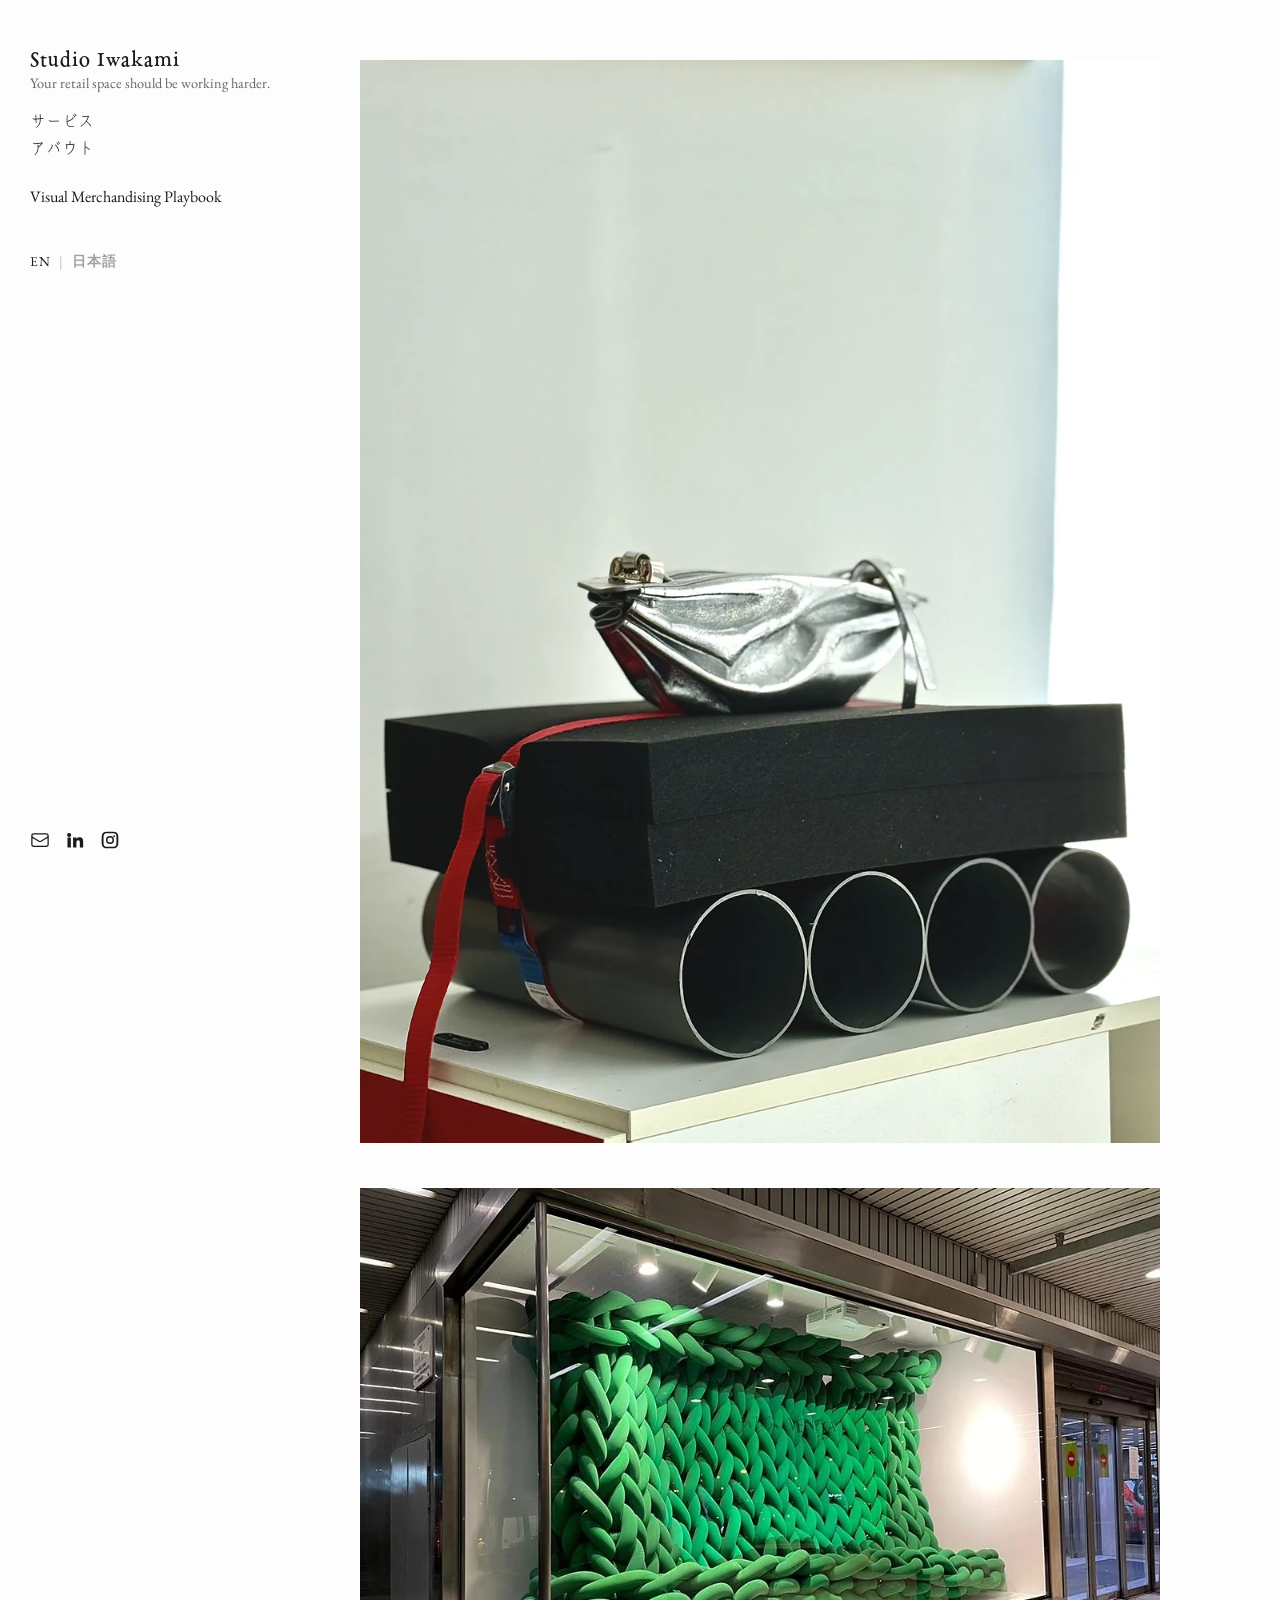
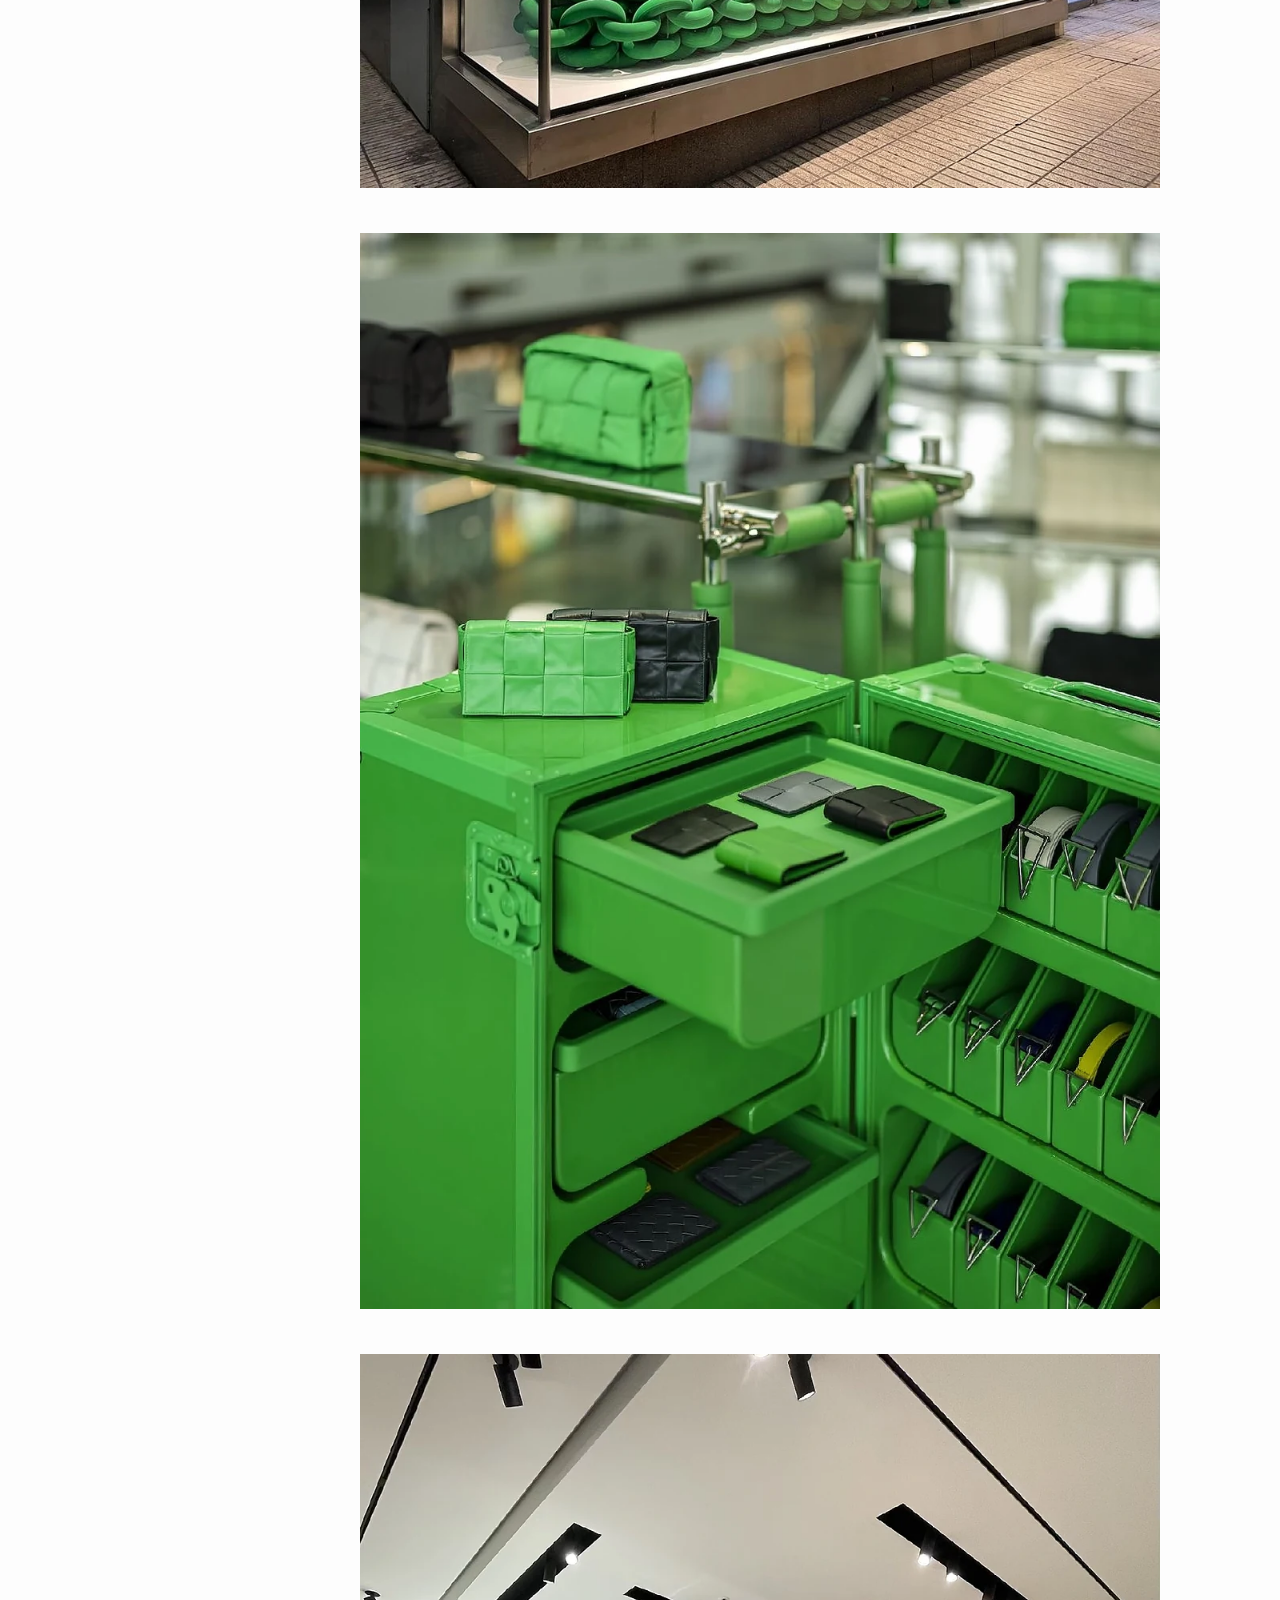
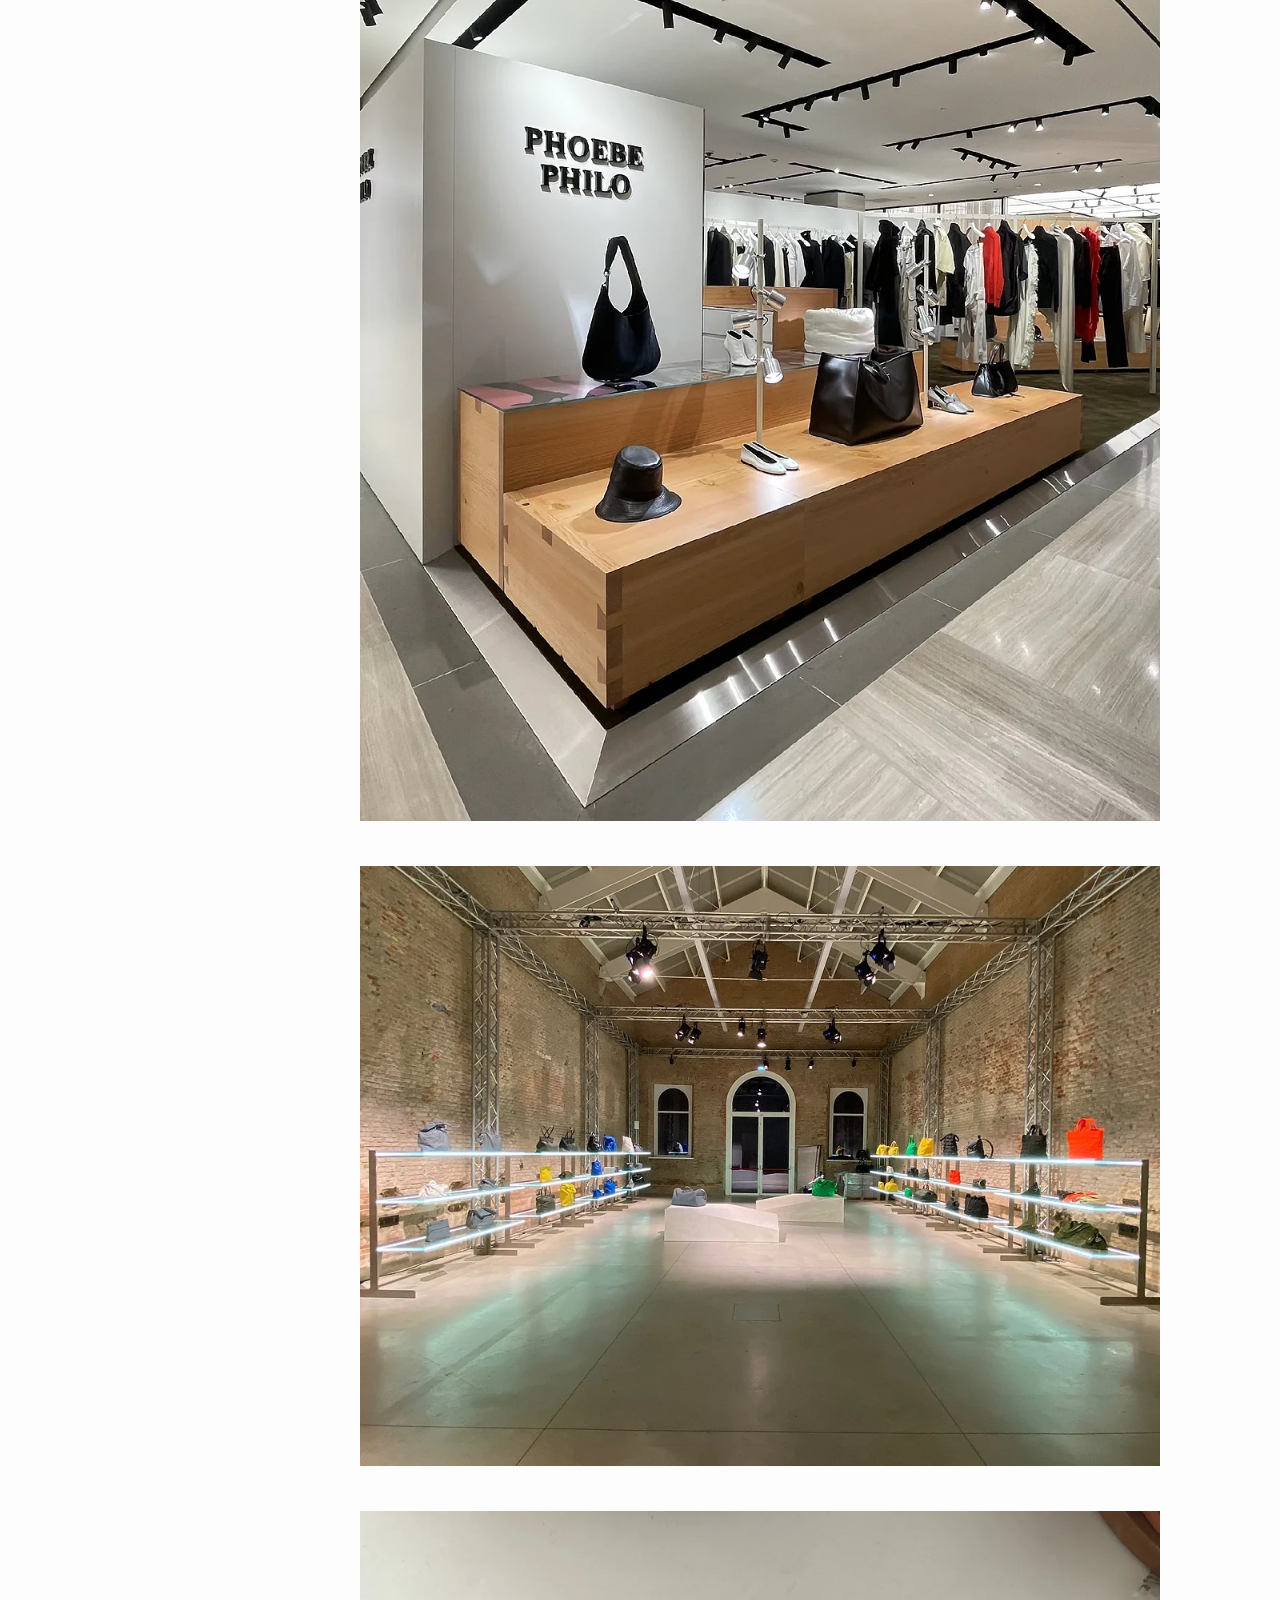
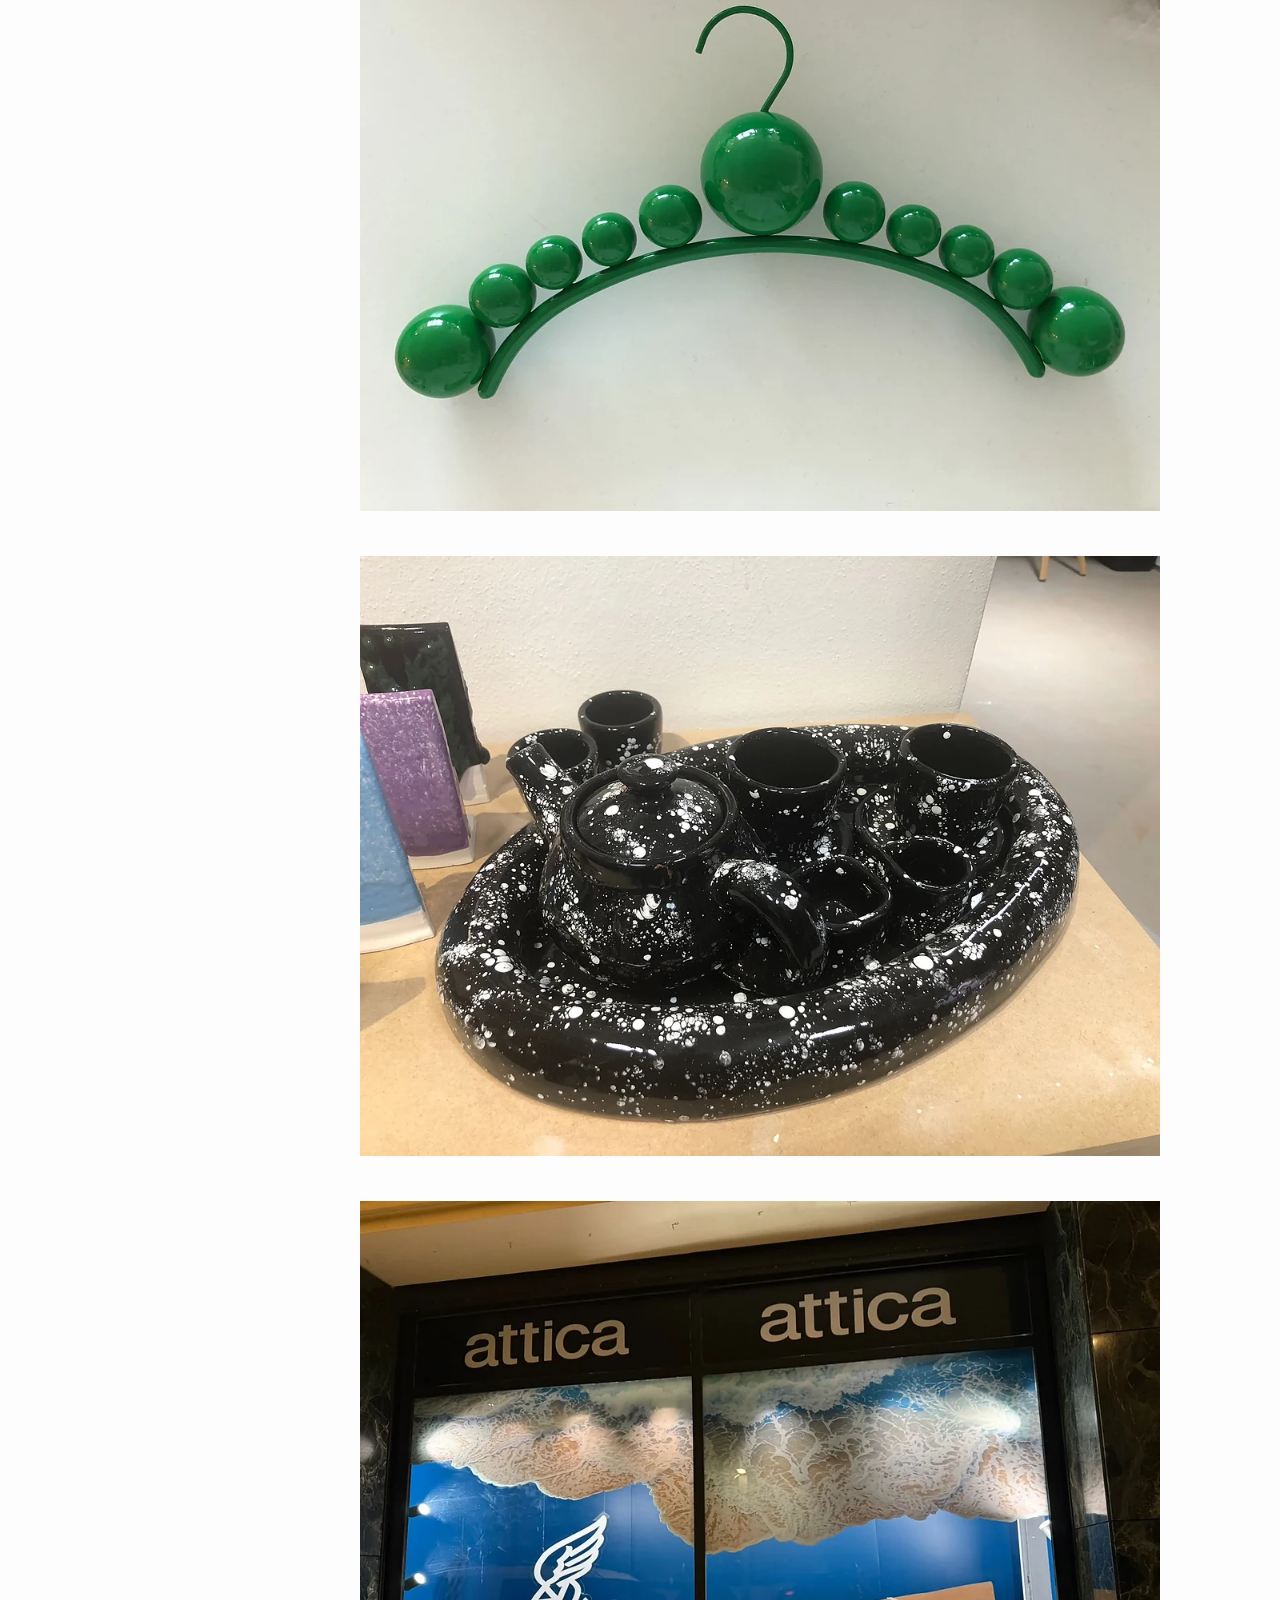
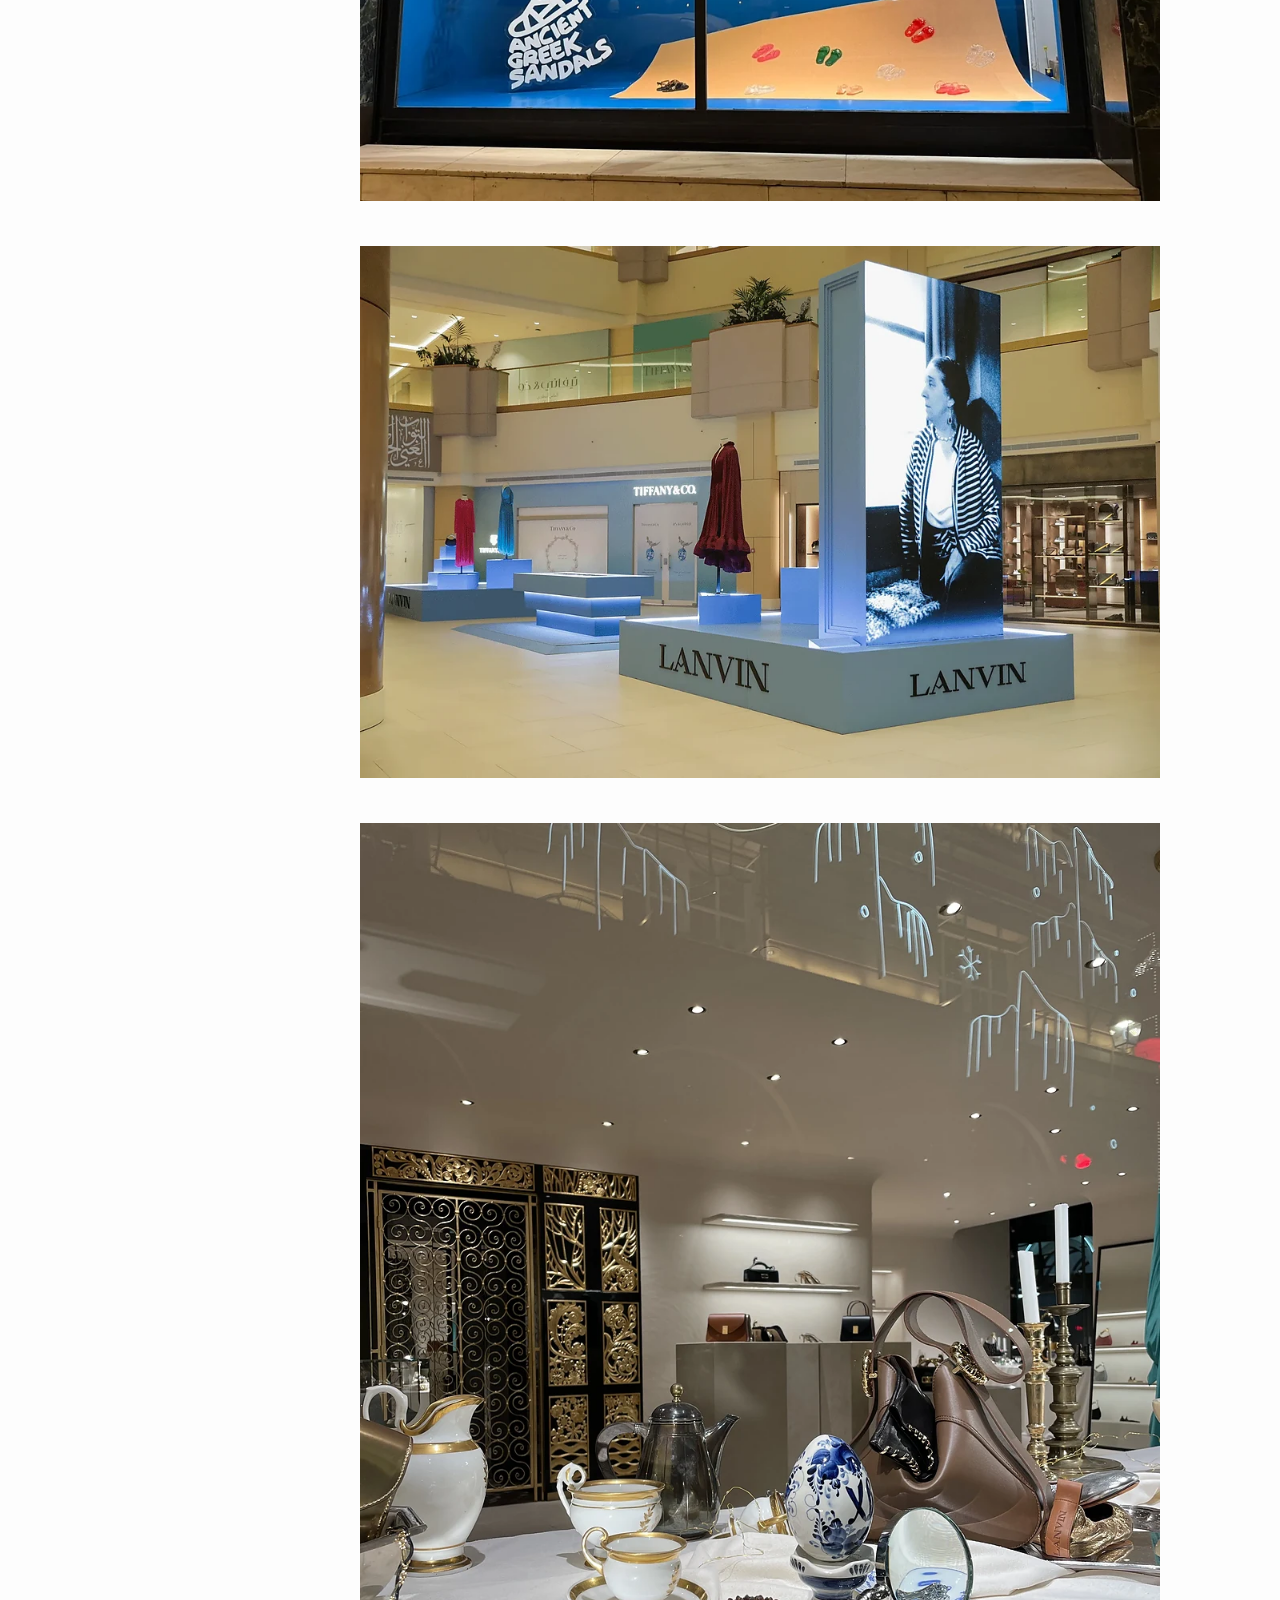
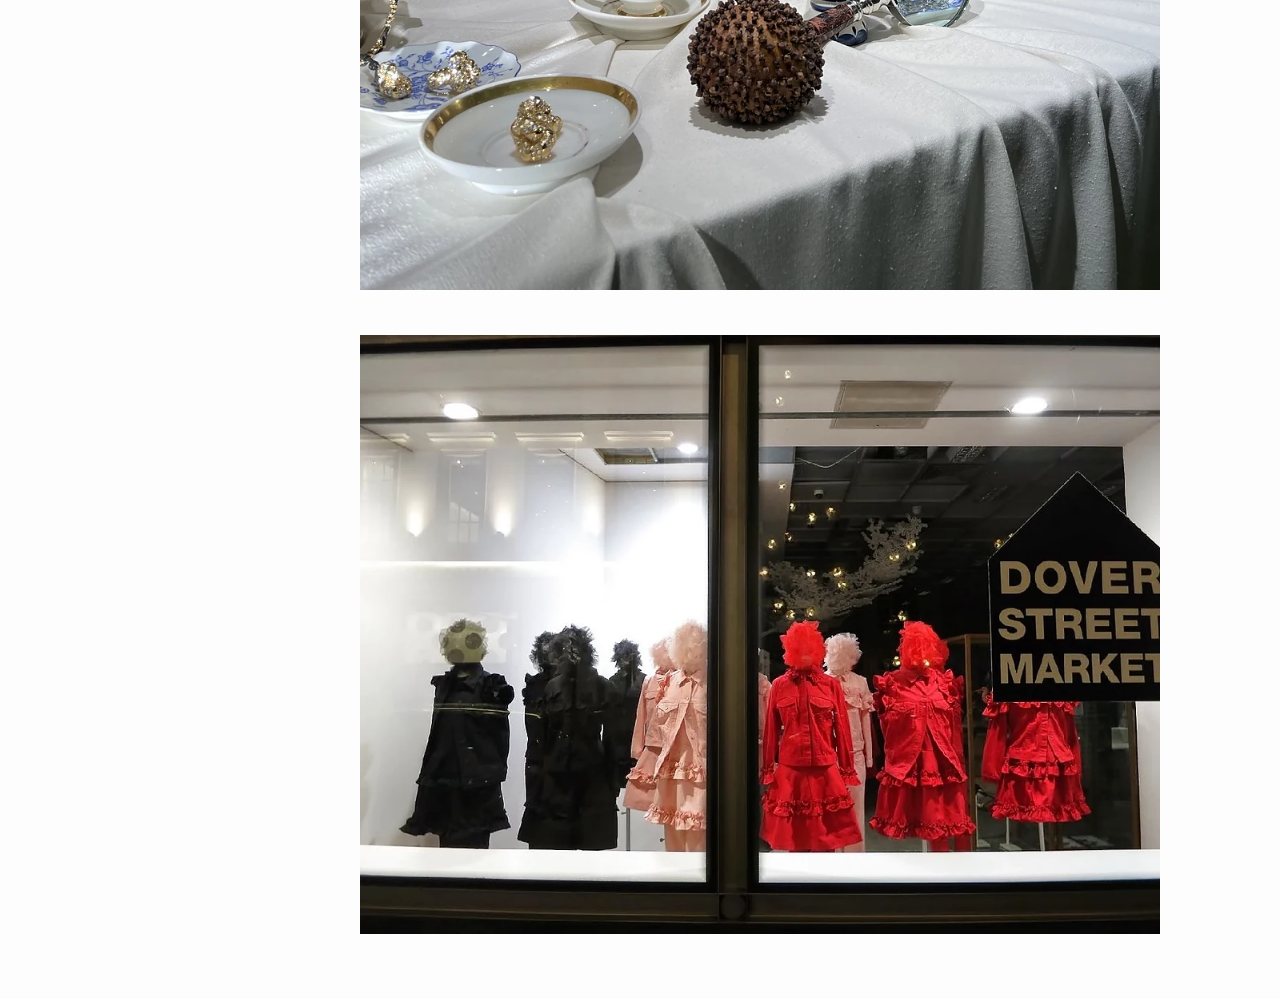
==== ja/index.html @ c7d3f390 "nu" ====
<!DOCTYPE html>
<html lang="ja">
<head>
    <meta charset="UTF-8">
    <meta name="viewport" content="width=device-width, initial-scale=1.0">
    <title>Studio Iwakami</title>
    <link rel="stylesheet" href="../style.css?v=1.2">
    <link rel="preload" href="../fonts/eb-garamond-08-reg.woff2" as="font" type="font/woff2" crossorigin>
    <link rel="preload" href="../fonts/kokoro.woff2" as="font" type="font/woff2" crossorigin>
    <link rel="preconnect" href="https://fonts.googleapis.com">
    <link rel="preconnect" href="https://fonts.gstatic.com" crossorigin>
    <link rel="stylesheet" href="https://fonts.googleapis.com/css2?family=EB+Garamond:ital,wght@0,400..800;1,400..800&display=swap">
</head>
<body class="lang-ja">

    <nav class="sidebar">
        <div>
            <div class="company-name">
                <a href="index.html">Studio Iwakami</a>
            </div>

<div class="slogan">
Your retail space should be working harder.
</div>
            <div class="main-nav">
                <ul>
                    <li><a href="services.html">サービス</a></li>
                    <li><a href="about.html">アバウト</a></li>
                    <br>
                    <li><a href="vm-playbook.html">Visual Merchandising Playbook</a></li>
                </ul>
<br>
            <!-- Language Switcher -->
            <div class="lang-switcher">
                <a href="../index.html" class="lang-link">EN</a>
                <span class="divider">|</span>
                <span class="lang-link active">日本語</span>
            </div>
        </div>
        </div>
        
       <div class="social-links">
    <a href="mailto:mayu@studioiwakami.com" aria-label="Email">
        <svg xmlns="http://www.w3.org/2000/svg" fill="none" viewBox="0 0 24 24" stroke-width="1.5" stroke="currentColor" class="icon">
  <path stroke-linecap="round" stroke-linejoin="round" d="M21.75 6.75v10.5a2.25 2.25 0 0 1-2.25 2.25h-15a2.25 2.25 0 0 1-2.25-2.25V6.75m19.5 0A2.25 2.25 0 0 0 19.5 4.5h-15a2.25 2.25 0 0 0-2.25 2.25m19.5 0v.243a2.25 2.25 0 0 1-1.07 1.916l-7.5 4.615a2.25 2.25 0 0 1-2.36 0L3.32 8.91a2.25 2.25 0 0 1-1.07-1.916V6.75" />
</svg>
    </a>
    <a href="https://www.linkedin.com/in/mayuiwakami/" target="_blank" aria-label="LinkedIn">
        <svg viewBox="0 0 24 24" fill="currentColor" class="icon"><path d="M4.98 3.5a2.5 2.5 0 1 1 0 5 2.5 2.5 0 0 1 0-5ZM3 9h4v12H3V9Zm7 0h3.6v1.7h.05c.5-.95 1.75-1.95 3.6-1.95 3.85 0 4.55 2.5 4.55 5.8V21h-4v-5.7c0-1.35-.02-3.1-1.9-3.1-1.9 0-2.2 1.5-2.2 3v5.8h-4V9Z"/></svg>
    </a>
    <a href="https://www.instagram.com/studioiwakami" target="_blank" aria-label="Instagram">
        <svg viewBox="0 0 24 24" fill="currentColor" class="icon"><path d="M12 2c2.7 0 3.05.01 4.12.06 1.07.05 1.8.22 2.43.47a4.9 4.9 0 0 1 1.77 1.15 4.9 4.9 0 0 1 1.15 1.77c.25.63.42 1.36.47 2.43.05 1.07.06 1.42.06 4.12s-.01 3.05-.06 4.12c-.05 1.07-.22 1.8-.47 2.43a4.9 4.9 0 0 1-1.15 1.77 4.9 4.9 0 0 1-1.77 1.15c-.63.25-1.36.42-2.43.47-1.07.05-1.42.06-4.12.06s-3.05-.01-4.12-.06c-1.07-.05-1.8-.22-2.43-.47a4.9 4.9 0 0 1-1.77-1.15 4.9 4.9 0 0 1-1.15-1.77c-.25-.63-.42-1.36-.47-2.43C2.01 15.05 2 14.7 2 12s.01-3.05.06-4.12c.05-1.07.22-1.8.47-2.43A4.9 4.9 0 0 1 3.68 3.68 4.9 4.9 0 0 1 5.45 2.53c.63-.25 1.36-.42 2.43-.47C8.95 2.01 9.3 2 12 2Zm0 1.8c-2.66 0-2.97.01-4.02.06-.87.04-1.34.18-1.66.3-.42.16-.72.36-1.03.67-.31.31-.51.61-.67 1.03-.12.32-.26.79-.3 1.66C4.27 8.53 4.26 8.84 4.26 11.5v1c0 2.66.01 2.97.06 4.02.04.87.18 1.34.3 1.66.16.42.36.72.67 1.03.31.31.61.51 1.03.67.32.12.79.26 1.66.3 1.05.05 1.36.06 4.02.06s2.97-.01 4.02-.06c.87-.04 1.34-.18 1.66-.3.42-.16.72-.36 1.03-.67.31-.31.51-.61.67-1.03.12-.32.26-.79.3-1.66.05-1.05.06-1.36.06-4.02v-1c0-2.66-.01-2.97-.06-4.02-.04-.87-.18-1.34-.3-1.66a2.77 2.77 0 0 0-.67-1.03 2.77 2.77 0 0 0-1.03-.67c-.32-.12-.79-.26-1.66-.3C14.97 3.81 14.66 3.8 12 3.8Zm0 3.4a4.8 4.8 0 1 1 0 9.6 4.8 4.8 0 0 1 0-9.6Zm0 1.8a3 3 0 1 0 0 6 3 3 0 0 0 0-6Zm4.95-2.7a1.12 1.12 0 1 1 0 2.24 1.12 1.12 0 0 1 0-2.24Z"/></svg>
    </a>
</div>
    </nav>

    <main class="content">
        <div class="gallery">
            
<a href="#1-1" id="cover-1">
<img
src="../images/01-bonastre/bonastre-01-thumb.webp"
  srcset="../images/01-bonastre/bonastre-01-thumb-400.webp 400w,
          ../images/01-bonastre/bonastre-01-thumb.webp 1000w"
  sizes="(max-width: 768px) 100vw, 1000px"
  alt="bonastre-01" 
  fetchpriority="high" 
  width="1000" 
  height="1354">
</a>

<a href="#2-1" id="cover-2">
<img 
  src="../images/02-bv-window/bv-window-01-thumb.webp"
  srcset="../images/02-bv-window/bv-window-01-thumb-400.webp 400w,
          ../images/02-bv-window/bv-window-01-thumb.webp 1000w"
  sizes="(max-width: 768px) 100vw, 1000px"
  alt="bv-window-01" 
  width="1000" 
  height="750">
</a>

<a href="#3-1" id="cover-3">
<img 
  src="../images/03-bv-trolley/bv-trolley-01-thumb.webp"
  srcset="../images/03-bv-trolley/bv-trolley-01-thumb-400.webp 400w,
          ../images/03-bv-trolley/bv-trolley-01-thumb.webp 1000w"
  sizes="(max-width: 768px) 100vw, 1000px"
  alt="bv-trolley-01" 
  loading="lazy" 
  width="1000" 
  height="1345">
</a>

<a href="#4-1" id="cover-4">
<img 
  src="../images/04-phoebe-philo/pp-01-thumb.webp"
  srcset="../images/04-phoebe-philo/pp-01-thumb-400.webp 400w,
          ../images/04-phoebe-philo/pp-01-thumb.webp 1000w"
  sizes="(max-width: 768px) 100vw, 1000px"
  alt="pp-01" 
  loading="lazy" 
  width="1000" 
  height="1333">
</a>

<a href="#5-1" id="cover-5">
<img 
  src="../images/05-bv-showroom/bv-showroom-01-thumb.webp"
  srcset="../images/05-bv-showroom/bv-showroom-01-thumb-400.webp 400w,
          ../images/05-bv-showroom/bv-showroom-01-thumb.webp 1000w"
  sizes="(max-width: 768px) 100vw, 1000px"
  alt="bv-showroom-01" 
  loading="lazy" 
  width="1000" 
  height="750">
</a>

<a href="#6-1" id="cover-6">
<img 
  src="../images/06-bv-hanger/bv-hanger-01-thumb.webp"
  srcset="../images/06-bv-hanger/bv-hanger-01-thumb-400.webp 400w,
          ../images/06-bv-hanger/bv-hanger-01-thumb.webp 1000w"
  sizes="(max-width: 768px) 100vw, 1000px"
  alt="bv-hanger-01" 
  loading="lazy" 
  width="1000" 
  height="750">
</a>

<a href="#7-1" id="cover-7">
<img 
  src="../images/07-bv-tea/bv-tea-01-thumb.webp"
  srcset="../images/07-bv-tea/bv-tea-01-thumb-400.webp 400w,
          ../images/07-bv-tea/bv-tea-01-thumb.webp 1000w"
  sizes="(max-width: 768px) 100vw, 1000px"
  alt="bv-tea-01" 
  loading="lazy" 
  width="1000" 
  height="750">
</a>

<a href="#8-1" id="cover-8">
<img 
  src="../images/08-ags-window/ags-window-01-thumb.webp"
  srcset="../images/08-ags-window/ags-window-01-thumb-400.webp 400w,
          ../images/08-ags-window/ags-window-01-thumb.webp 1000w"
  sizes="(max-width: 768px) 100vw, 1000px"
  alt="ags-window-01" 
  loading="lazy" 
  width="1000" 
  height="750">
</a>

<a href="#9-1" id="cover-9">
<img 
  src="../images/09-lanvin-dubai/lanvin-dubai-01-thumb.webp"
  srcset="../images/09-lanvin-dubai/lanvin-dubai-01-thumb-400.webp 400w,
          ../images/09-lanvin-dubai/lanvin-dubai-01-thumb.webp 1000w"
  sizes="(max-width: 768px) 100vw, 1000px"
  alt="lanvin-dubai-01" 
  loading="lazy" 
  width="1000" 
  height="666">
</a>

<a href="#10-1" id="cover-10">
<img 
  src="../images/10-lanvin-xmas/lanvin-xmas-01-thumb.webp"
  srcset="../images/10-lanvin-xmas/lanvin-xmas-01-thumb-400.webp 400w,
          ../images/10-lanvin-xmas/lanvin-xmas-01-thumb.webp 1000w"
  sizes="(max-width: 768px) 100vw, 1000px"
  alt="lanvin-xmas-01" 
  loading="lazy" 
  width="1000" 
  height="1333">
</a>

<a href="#11-1" id="cover-11">
<img 
  src="../images/11-dsm/dsm-01-thumb.webp"
  srcset="../images/11-dsm/dsm-01-thumb-400.webp 400w,
          ../images/11-dsm/dsm-01-thumb.webp 1000w"
  sizes="(max-width: 768px) 100vw, 1000px"
  alt="dsm-01" 
  loading="lazy" 
  width="1000" 
  height="749">
</a>

</div>
    </main>

<!-- Carousel 1 -->

    <div class="lightbox" id="1-1">
        <a href="#cover-1" class="close-btn">&times;</a>
        <a href="#1-10" class="nav-btn prev-btn">&#10094;</a>
        
        <div class="lightbox-content">
        <img src="../images/01-bonastre/bonastre-01.webp" alt="bonastre-01" loading="lazy">
        <p class="lightbox-caption">Bonastre, Paris. Display concept, design, prop and window production. Pitti Uomo SS26 booth design.</p>
        </div>

        <a href="#1-2" class="nav-btn next-btn">&#10095;</a>
    </div>

    <div class="lightbox" id="1-2">
        <a href="#cover-1" class="close-btn">&times;</a>
        <a href="#1-1" class="nav-btn prev-btn">&#10094;</a>
        <img src="../images/01-bonastre/bonastre-02.webp" alt="bonastre-02" loading="lazy">
        <a href="#1-3" class="nav-btn next-btn">&#10095;</a>
    </div>

    <div class="lightbox" id="1-3">
        <a href="#cover-1" class="close-btn">&times;</a>
        <a href="#1-2" class="nav-btn prev-btn">&#10094;</a>
        <img src="../images/01-bonastre/bonastre-03.webp" alt="bonastre-03" loading="lazy">
        <a href="#1-4" class="nav-btn next-btn">&#10095;</a>
    </div>

    <div class="lightbox" id="1-4">
        <a href="#cover-1" class="close-btn">&times;</a>
        <a href="#1-3" class="nav-btn prev-btn">&#10094;</a>
        <img src="../images/01-bonastre/bonastre-04.webp" alt="bonastre-04" loading="lazy">
        <a href="#1-5" class="nav-btn next-btn">&#10095;</a>
    </div>

    <div class="lightbox" id="1-5">
        <a href="#cover-1" class="close-btn">&times;</a>
        <a href="#1-4" class="nav-btn prev-btn">&#10094;</a>
        <img src="../images/01-bonastre/bonastre-05.webp" alt="bonastre-05" loading="lazy">
        <a href="#1-6" class="nav-btn next-btn">&#10095;</a>
    </div>

<div class="lightbox" id="1-6">
        <a href="#cover-1" class="close-btn">&times;</a>
        <a href="#1-5" class="nav-btn prev-btn">&#10094;</a>
        <img src="../images/01-bonastre/bonastre-06.webp" alt="bonastre-06" loading="lazy">
        <a href="#1-7" class="nav-btn next-btn">&#10095;</a>
    </div>

<div class="lightbox" id="1-7">
        <a href="#cover-1" class="close-btn">&times;</a>
        <a href="#1-6" class="nav-btn prev-btn">&#10094;</a>
        <img src="../images/01-bonastre/bonastre-07.webp" alt="bonastre-07" loading="lazy">
        <a href="#1-8" class="nav-btn next-btn">&#10095;</a>
    </div>

<div class="lightbox" id="1-8">
        <a href="#cover-1" class="close-btn">&times;</a>
        <a href="#1-7" class="nav-btn prev-btn">&#10094;</a>
        
        <div class="lightbox-content">
        <img src="../images/01-bonastre/bonastre-08.webp" alt="bonastre-08" loading="lazy">
        <p class="lightbox-caption">Bonastre Booth at Pitti Uomo SS26. Concept and design.</p>
        </div>

        <a href="#1-9" class="nav-btn next-btn">&#10095;</a>
    </div>

<div class="lightbox" id="1-9">
        <a href="#cover-1" class="close-btn">&times;</a>
        <a href="#1-8" class="nav-btn prev-btn">&#10094;</a>
        <img src="../images/01-bonastre/bonastre-09.webp" alt="bonastre-09" loading="lazy">
        <a href="#1-10" class="nav-btn next-btn">&#10095;</a>
    </div>

<div class="lightbox" id="1-10">
        <a href="#cover-1" class="close-btn">&times;</a>
        <a href="#1-9" class="nav-btn prev-btn">&#10094;</a>
        <img src="../images/01-bonastre/bonastre-10.webp" alt="bonastre-10" loading="lazy">
        <a href="#1-1" class="nav-btn next-btn">&#10095;</a>
    </div>

<!-- Carousel 2 -->

    <div class="lightbox" id="2-1">
        <a href="#cover-2" class="close-btn">&times;</a>
        <a href="#2-6" class="nav-btn prev-btn">&#10094;</a>
        
        <div class="lightbox-content">
        <img src="../images/02-bv-window/bv-window-01.webp" alt="bv-window-01" loading="lazy">
        <p class="lightbox-caption">Bottega Veneta. Special window concept and design for ECD Barcelona.</p>
        </div>

        <a href="#2-2" class="nav-btn next-btn">&#10095;</a>
    </div>

    <div class="lightbox" id="2-2">
        <a href="#cover-2" class="close-btn">&times;</a>
        <a href="#2-1" class="nav-btn prev-btn">&#10094;</a>
        <img src="../images/02-bv-window/bv-window-02.webp" alt="bv-window-02" loading="lazy">
        <a href="#2-3" class="nav-btn next-btn">&#10095;</a>
    </div>

    <div class="lightbox" id="2-3">
        <a href="#cover-2" class="close-btn">&times;</a>
        <a href="#2-2" class="nav-btn prev-btn">&#10094;</a>
        <img src="../images/02-bv-window/bv-window-03.webp" alt="bv-window-03" loading="lazy">
        <a href="#2-4" class="nav-btn next-btn">&#10095;</a>
    </div>

    <div class="lightbox" id="2-4">
        <a href="#cover-2" class="close-btn">&times;</a>
        <a href="#2-3" class="nav-btn prev-btn">&#10094;</a>
        <img src="../images/02-bv-window/bv-window-04.webp" alt="bv-window-04" loading="lazy">
        <a href="#2-5" class="nav-btn next-btn">&#10095;</a>
    </div>

    <div class="lightbox" id="2-5">
        <a href="#cover-2" class="close-btn">&times;</a>
        <a href="#2-4" class="nav-btn prev-btn">&#10094;</a>
        <video autoplay muted loop playsinline preload="auto">
        <source src="../images/02-bv-window/bv-window-05.mp4" type="video/mp4">
        </video>
        <a href="#2-6" class="nav-btn next-btn">&#10095;</a>
    </div>

    <div class="lightbox" id="2-6">
        <a href="#cover-2" class="close-btn">&times;</a>
        <a href="#2-5" class="nav-btn prev-btn">&#10094;</a>
        <img src="../images/02-bv-window/bv-window-06.webp" alt="bv-window-06" loading="lazy">
        <a href="#2-1" class="nav-btn next-btn">&#10095;</a>
    </div>

<!-- Carousel 3 -->

    <div class="lightbox" id="3-1">
        <a href="#cover-3" class="close-btn">&times;</a>
        <a href="#3-8" class="nav-btn prev-btn">&#10094;</a>
        
        <div class="lightbox-content">
        <img src="../images/03-bv-trolley/bv-trolley-01.webp" alt="bv-trolley-01" loading="lazy">
        <p class="lightbox-caption">Bottega Veneta. Storage/display furniture for small leather goods. Inspired by aviation food trolleys.</p>
        </div>

        <a href="#3-2" class="nav-btn next-btn">&#10095;</a>
    </div>

    <div class="lightbox" id="3-2">
        <a href="#cover-3" class="close-btn">&times;</a>
        <a href="#3-1" class="nav-btn prev-btn">&#10094;</a>
        <img src="../images/03-bv-trolley/bv-trolley-02.webp" alt="bv-trolley-02" loading="lazy">
        <a href="#3-3" class="nav-btn next-btn">&#10095;</a>
    </div>

    <div class="lightbox" id="3-3">
        <a href="#cover-3" class="close-btn">&times;</a>
        <a href="#3-2" class="nav-btn prev-btn">&#10094;</a>
        <img src="../images/03-bv-trolley/bv-trolley-03.webp" alt="bv-trolley-03" loading="lazy">
        <a href="#3-4" class="nav-btn next-btn">&#10095;</a>
    </div>

    <div class="lightbox" id="3-4">
        <a href="#cover-3" class="close-btn">&times;</a>
        <a href="#3-3" class="nav-btn prev-btn">&#10094;</a>
        <img src="../images/03-bv-trolley/bv-trolley-04.webp" alt="bv-trolley-04" loading="lazy">
        <a href="#3-5" class="nav-btn next-btn">&#10095;</a>
    </div>

    <div class="lightbox" id="3-5">
        <a href="#cover-3" class="close-btn">&times;</a>
        <a href="#3-4" class="nav-btn prev-btn">&#10094;</a>
        <img src="../images/03-bv-trolley/bv-trolley-05.webp" alt="bv-trolley-05" loading="lazy">
        <a href="#3-6" class="nav-btn next-btn">&#10095;</a>
    </div>

    <div class="lightbox" id="3-6">
        <a href="#cover-3" class="close-btn">&times;</a>
        <a href="#3-5" class="nav-btn prev-btn">&#10094;</a>
        <img src="../images/03-bv-trolley/bv-trolley-06.webp" alt="bv-trolley-06" loading="lazy">
        <a href="#3-7" class="nav-btn next-btn">&#10095;</a>
    </div>

    <div class="lightbox" id="3-7">
        <a href="#cover-3" class="close-btn">&times;</a>
        <a href="#3-6" class="nav-btn prev-btn">&#10094;</a>
        <img src="../images/03-bv-trolley/bv-trolley-07.webp" alt="bv-trolley-07" loading="lazy">
        <a href="#3-8" class="nav-btn next-btn">&#10095;</a>
    </div>

    <div class="lightbox" id="3-8">
        <a href="#cover-3" class="close-btn">&times;</a>
        <a href="#3-7" class="nav-btn prev-btn">&#10094;</a>
        <video autoplay muted loop playsinline preload="auto">
        <source src="../images/03-bv-trolley/bv-trolley-08.mp4" type="video/mp4">
        </video>
        <a href="#3-1" class="nav-btn next-btn">&#10095;</a>
    </div>

<!-- Carousel 4 -->

    <div class="lightbox" id="4-1">
        <a href="#cover-4" class="close-btn">&times;</a>
        <a href="#4-6" class="nav-btn prev-btn">&#10094;</a>
        <div class="lightbox-content">
        <img src="../images/04-phoebe-philo/pp-01.webp" alt="pp-01" loading="lazy">
        <p class="lightbox-caption">Phoebe Philo. Store launch display at Shinsegae, Seoul.</p>
        </div>

        <a href="#4-2" class="nav-btn next-btn">&#10095;</a>
    </div>

    <div class="lightbox" id="4-2">
        <a href="#cover-4" class="close-btn">&times;</a>
        <a href="#4-1" class="nav-btn prev-btn">&#10094;</a>
        <div class="lightbox-content">
        <img src="../images/04-phoebe-philo/pp-02.webp" alt="pp-02" loading="lazy">
        <p class="lightbox-caption">Phoebe Philo. Showroom display.</p>
        </div>

        <a href="#4-3" class="nav-btn next-btn">&#10095;</a>
    </div>

    <div class="lightbox" id="4-3">
        <a href="#cover-4" class="close-btn">&times;</a>
        <a href="#4-2" class="nav-btn prev-btn">&#10094;</a>
        
        <div class="lightbox-content">
        <img src="../images/04-phoebe-philo/pp-03.webp" alt="pp-03" loading="lazy">
        <p class="lightbox-caption">Phoebe Philo. Store display, Bergdorf Goodman, NYC.</p>
        </div>
        
        <a href="#4-4" class="nav-btn next-btn">&#10095;</a>
    </div>

    <div class="lightbox" id="4-4">
        <a href="#cover-4" class="close-btn">&times;</a>
        <a href="#4-3" class="nav-btn prev-btn">&#10094;</a>
        <img src="../images/04-phoebe-philo/pp-04.webp" alt="pp-04" loading="lazy">
        <a href="#4-5" class="nav-btn next-btn">&#10095;</a>
    </div>

    <div class="lightbox" id="4-5">
        <a href="#cover-4" class="close-btn">&times;</a>
        <a href="#4-4" class="nav-btn prev-btn">&#10094;</a>
        <img src="../images/04-phoebe-philo/pp-05.webp" alt="pp-05" loading="lazy">
        <a href="#4-6" class="nav-btn next-btn">&#10095;</a>
    </div>

    <div class="lightbox" id="4-6">
        <a href="#cover-4" class="close-btn">&times;</a>
        <a href="#4-5" class="nav-btn prev-btn">&#10094;</a>
        
        <div class="lightbox-content">
        <img src="../images/04-phoebe-philo/pp-06.webp" alt="pp-06" loading="lazy">
        <p class="lightbox-caption">Phoebe Philo. Design for display tool.</p>
        </div>
        
        <a href="#4-1" class="nav-btn next-btn">&#10095;</a>
    </div>

<!-- Carousel 5 -->

    <div class="lightbox" id="5-1">
        <a href="#cover-5" class="close-btn">&times;</a>
        <a href="#5-21" class="nav-btn prev-btn">&#10094;</a>
        
        <div class="lightbox-content">
        <img src="../images/05-bv-showroom/bv-showroom-01.webp" alt="bv-showroom-01" loading="lazy">
        <p class="lightbox-caption">Bottega Veneta. Showroom Cavallerizze Milan. Concept, design and Layout.</p>
        </div>
        
        <a href="#5-2" class="nav-btn next-btn">&#10095;</a>
    </div>

    <div class="lightbox" id="5-2">
        <a href="#cover-5" class="close-btn">&times;</a>
        <a href="#5-1" class="nav-btn prev-btn">&#10094;</a>
        <img src="../images/05-bv-showroom/bv-showroom-02.webp" alt="bv-showroom-02" loading="lazy">
        <a href="#5-3" class="nav-btn next-btn">&#10095;</a>
    </div>

    <div class="lightbox" id="5-3">
        <a href="#cover-5" class="close-btn">&times;</a>
        <a href="#5-2" class="nav-btn prev-btn">&#10094;</a>
        <img src="../images/05-bv-showroom/bv-showroom-03.webp" alt="bv-showroom-03" loading="lazy">
        <a href="#5-4" class="nav-btn next-btn">&#10095;</a>
    </div>

    <div class="lightbox" id="5-4">
        <a href="#cover-5" class="close-btn">&times;</a>
        <a href="#5-3" class="nav-btn prev-btn">&#10094;</a>
        <img src="../images/05-bv-showroom/bv-showroom-04.webp" alt="bv-showroom-04" loading="lazy">
        <a href="#5-5" class="nav-btn next-btn">&#10095;</a>
    </div>

    <div class="lightbox" id="5-5">
        <a href="#cover-5" class="close-btn">&times;</a>
        <a href="#5-4" class="nav-btn prev-btn">&#10094;</a>
        <img src="../images/05-bv-showroom/bv-showroom-05.webp" alt="bv-showroom-05" loading="lazy">
        <a href="#5-6" class="nav-btn next-btn">&#10095;</a>
    </div>

    <div class="lightbox" id="5-6">
        <a href="#cover-5" class="close-btn">&times;</a>
        <a href="#5-5" class="nav-btn prev-btn">&#10094;</a>
        <img src="../images/05-bv-showroom/bv-showroom-06.webp" alt="bv-showroom-06" loading="lazy">
        <a href="#5-7" class="nav-btn next-btn">&#10095;</a>
    </div>

    <div class="lightbox" id="5-7">
        <a href="#cover-5" class="close-btn">&times;</a>
        <a href="#5-6" class="nav-btn prev-btn">&#10094;</a>
        <img src="../images/05-bv-showroom/bv-showroom-07.webp" alt="bv-showroom-07" loading="lazy">
        <a href="#5-8" class="nav-btn next-btn">&#10095;</a>
    </div>

    <div class="lightbox" id="5-8">
        <a href="#cover-5" class="close-btn">&times;</a>
        <a href="#5-7" class="nav-btn prev-btn">&#10094;</a>
        <img src="../images/05-bv-showroom/bv-showroom-08.webp" alt="bv-showroom-08" loading="lazy">
        <a href="#5-9" class="nav-btn next-btn">&#10095;</a>
    </div>

    <div class="lightbox" id="5-9">
        <a href="#cover-5" class="close-btn">&times;</a>
        <a href="#5-8" class="nav-btn prev-btn">&#10094;</a>
        <img src="../images/05-bv-showroom/bv-showroom-09.webp" alt="bv-showroom-09" loading="lazy">
        <a href="#5-10" class="nav-btn next-btn">&#10095;</a>
    </div>

    <div class="lightbox" id="5-10">
        <a href="#cover-5" class="close-btn">&times;</a>
        <a href="#5-9" class="nav-btn prev-btn">&#10094;</a>
        
        <div class="lightbox-content">
        <img src="../images/05-bv-showroom/bv-showroom-10.webp" alt="bv-showroom-10" loading="lazy">
        <p class="lightbox-caption">Design of showroom furniture; Edge Lit Shelf.</p>
        </div>

        <a href="#5-11" class="nav-btn next-btn">&#10095;</a>
    </div>

    <div class="lightbox" id="5-11">
        <a href="#cover-5" class="close-btn">&times;</a>
        <a href="#5-10" class="nav-btn prev-btn">&#10094;</a>
        <img src="../images/05-bv-showroom/bv-showroom-11.webp" alt="bv-showroom-11" loading="lazy">
        <a href="#5-12" class="nav-btn next-btn">&#10095;</a>
    </div>

    <div class="lightbox" id="5-12">
        <a href="#cover-5" class="close-btn">&times;</a>
        <a href="#5-11" class="nav-btn prev-btn">&#10094;</a>
        
        <div class="lightbox-content">
        <img src="../images/05-bv-showroom/bv-showroom-12.webp" alt="bv-showroom-12" loading="lazy">
        <p class="lightbox-caption">Production of Edge Lit Shelf by Dreswall.</p>
        </div>

        <a href="#5-13" class="nav-btn next-btn">&#10095;</a>
    </div>

    <div class="lightbox" id="5-13">
        <a href="#cover-5" class="close-btn">&times;</a>
        <a href="#5-12" class="nav-btn prev-btn">&#10094;</a>
        <img src="../images/05-bv-showroom/bv-showroom-13.webp" alt="bv-showroom-13" loading="lazy">
        <a href="#5-14" class="nav-btn next-btn">&#10095;</a>
    </div>

    <div class="lightbox" id="5-14">
        <a href="#cover-5" class="close-btn">&times;</a>
        <a href="#5-13" class="nav-btn prev-btn">&#10094;</a>
        
        <div class="lightbox-content">
        <img src="../images/05-bv-showroom/bv-showroom-14.webp" alt="bv-showroom-14" loading="lazy">
        <p class="lightbox-caption">Design of egg shaped jewellry shelves.</p>
        </div>
        
        <a href="#5-15" class="nav-btn next-btn">&#10095;</a>
    </div>

    <div class="lightbox" id="5-15">
        <a href="#cover-5" class="close-btn">&times;</a>
        <a href="#5-14" class="nav-btn prev-btn">&#10094;</a>
        <img src="../images/05-bv-showroom/bv-showroom-15.webp" alt="bv-showroom-15" loading="lazy">
        <a href="#5-16" class="nav-btn next-btn">&#10095;</a>
    </div>

    <div class="lightbox" id="5-16">
        <a href="#cover-5" class="close-btn">&times;</a>
        <a href="#5-15" class="nav-btn prev-btn">&#10094;</a>
        
        <div class="lightbox-content">
        <img src="../images/05-bv-showroom/bv-showroom-16.webp" alt="bv-showroom-16" loading="lazy">
        <p class="lightbox-caption">Concept and design of Rainforest Cafeteria area inside the showroom.</p>
        </div>

        <a href="#5-17" class="nav-btn next-btn">&#10095;</a>
    </div>

    <div class="lightbox" id="5-17">
        <a href="#cover-5" class="close-btn">&times;</a>
        <a href="#5-16" class="nav-btn prev-btn">&#10094;</a>
        <img src="../images/05-bv-showroom/bv-showroom-17.webp" alt="bv-showroom-17" loading="lazy">
        <a href="#5-18" class="nav-btn next-btn">&#10095;</a>
    </div>

    <div class="lightbox" id="5-18">
        <a href="#cover-5" class="close-btn">&times;</a>
        <a href="#5-17" class="nav-btn prev-btn">&#10094;</a>
        <img src="../images/05-bv-showroom/bv-showroom-18.webp" alt="bv-showroom-18" loading="lazy">
        <a href="#5-19" class="nav-btn next-btn">&#10095;</a>
    </div>

    <div class="lightbox" id="5-19">
        <a href="#cover-5" class="close-btn">&times;</a>
        <a href="#5-18" class="nav-btn prev-btn">&#10094;</a>
        
        <div class="lightbox-content">
        <video autoplay muted loop playsinline preload="auto">
        <source src="../images/05-bv-showroom/bv-showroom-19.mp4" type="video/mp4">
        </video>
        <p class="lightbox-caption">Rainforest installation process by Verde Fiori SRL.</p>
        </div>
        
        <a href="#5-20" class="nav-btn next-btn">&#10095;</a>
    </div>

    <div class="lightbox" id="5-20">
        <a href="#cover-5" class="close-btn">&times;</a>
        <a href="#5-19" class="nav-btn prev-btn">&#10094;</a>
        <img src="../images/05-bv-showroom/bv-showroom-20.webp" alt="bv-showroom-20" loading="lazy">
        <a href="#5-21" class="nav-btn next-btn">&#10095;</a>
    </div>

    <div class="lightbox" id="5-21">
        <a href="#cover-5" class="close-btn">&times;</a>
        <a href="#5-20" class="nav-btn prev-btn">&#10094;</a>
        <img src="../images/05-bv-showroom/bv-showroom-21.webp" alt="bv-showroom-21" loading="lazy">
        <a href="#5-1" class="nav-btn next-btn">&#10095;</a>
    </div>

<!-- Carousel 6 -->

    <div class="lightbox" id="6-1">
        <a href="#cover-6" class="close-btn">&times;</a>
        <a href="#6-7" class="nav-btn prev-btn">&#10094;</a>
        
        <div class="lightbox-content">
        <img src="../images/06-bv-hanger/bv-hanger-01.webp" alt="bv-hanger-01" loading="lazy">
        <p class="lightbox-caption">Bottega Veneta. Special hanger, concept and design. Production in China.</p>
        </div>

        <a href="#6-2" class="nav-btn next-btn">&#10095;</a>
    </div>

    <div class="lightbox" id="6-2">
        <a href="#cover-6" class="close-btn">&times;</a>
        <a href="#6-1" class="nav-btn prev-btn">&#10094;</a>
        <img src="../images/06-bv-hanger/bv-hanger-02.webp" alt="bv-hanger-02" loading="lazy">
        <a href="#6-3" class="nav-btn next-btn">&#10095;</a>
    </div>

    <div class="lightbox" id="6-3">
        <a href="#cover-6" class="close-btn">&times;</a>
        <a href="#6-2" class="nav-btn prev-btn">&#10094;</a>
        <img src="../images/06-bv-hanger/bv-hanger-03.webp" alt="bv-hanger-03" loading="lazy">
        <a href="#6-4" class="nav-btn next-btn">&#10095;</a>
    </div>

    <div class="lightbox" id="6-4">
        <a href="#cover-6" class="close-btn">&times;</a>
        <a href="#6-3" class="nav-btn prev-btn">&#10094;</a>
        <img src="../images/06-bv-hanger/bv-hanger-04.webp" alt="bv-hanger-04" loading="lazy">
        <a href="#6-5" class="nav-btn next-btn">&#10095;</a>
    </div>

    <div class="lightbox" id="6-5">
        <a href="#cover-6" class="close-btn">&times;</a>
        <a href="#6-4" class="nav-btn prev-btn">&#10094;</a>
        <div class="lightbox-content">
        <img src="../images/06-bv-hanger/bv-hanger-05.webp" alt="bv-hanger-05" loading="lazy">
        <p class="lightbox-caption">Samples of special hangers.</p>
        </div>

        <a href="#6-6" class="nav-btn next-btn">&#10095;</a>
    </div>

    <div class="lightbox" id="6-6">
        <a href="#cover-6" class="close-btn">&times;</a>
        <a href="#6-5" class="nav-btn prev-btn">&#10094;</a>
        <div class="lightbox-content">
        <img src="../images/06-bv-hanger/bv-hanger-06.webp" alt="bv-hanger-06" loading="lazy">
        <p class="lightbox-caption">European antique coat hangers provided the inspiration for the special hangers.</p>
        </div>

        <a href="#6-7" class="nav-btn next-btn">&#10095;</a>
    </div>

    <div class="lightbox" id="6-7">
        <a href="#cover-6" class="close-btn">&times;</a>
        <a href="#6-6" class="nav-btn prev-btn">&#10094;</a>
        <video autoplay muted loop playsinline preload="auto">
        <source src="../images/06-bv-hanger/bv-hanger-07.mp4" type="video/mp4">
        </video>
        <a href="#6-1" class="nav-btn next-btn">&#10095;</a>
    </div>

<!-- Carousel 7 -->

    <div class="lightbox" id="7-1">
        <a href="#cover-7" class="close-btn">&times;</a>
        <a href="#7-3" class="nav-btn prev-btn">&#10094;</a>
        <div class="lightbox-content">
        <img src="../images/07-bv-tea/bv-tea-01.webp" alt="bv-tea-01" loading="lazy">
        <p class="lightbox-caption">Bottega Veneta. Design of VIP tea set. Production by Fondazione Officine Saffi.</p>
        </div>

        <a href="#7-2" class="nav-btn next-btn">&#10095;</a>
    </div>

    <div class="lightbox" id="7-2">
        <a href="#cover-7" class="close-btn">&times;</a>
        <a href="#7-1" class="nav-btn prev-btn">&#10094;</a>
        <img src="../images/07-bv-tea/bv-tea-02.webp" alt="bv-tea-02" loading="lazy">
        <a href="#7-3" class="nav-btn next-btn">&#10095;</a>
    </div>

    <div class="lightbox" id="7-3">
        <a href="#cover-7" class="close-btn">&times;</a>
        <a href="#7-2" class="nav-btn prev-btn">&#10094;</a>
        <img src="../images/07-bv-tea/bv-tea-03.webp" alt="bv-tea-03" loading="lazy">
        <a href="#7-1" class="nav-btn next-btn">&#10095;</a>
    </div>

<!-- Carousel 8 -->

    <div class="lightbox" id="8-1">
        <a href="#cover-8" class="close-btn">&times;</a>
        <a href="#8-6" class="nav-btn prev-btn">&#10094;</a>
        
        <div class="lightbox-content">
        <img src="../images/08-ags-window/ags-window-01.webp" alt="ags-window-01" loading="lazy">
        <p class="lightbox-caption">Ancient Greek Sandals. Concept and design of special window at Attica, Athens.</p>
        </div>

        <a href="#8-2" class="nav-btn next-btn">&#10095;</a>
    </div>

    <div class="lightbox" id="8-2">
        <a href="#cover-8" class="close-btn">&times;</a>
        <a href="#8-1" class="nav-btn prev-btn">&#10094;</a>
        <img src="../images/08-ags-window/ags-window-02.webp" alt="ags-window-02" loading="lazy">
        <a href="#8-3" class="nav-btn next-btn">&#10095;</a>
    </div>

    <div class="lightbox" id="8-3">
        <a href="#cover-8" class="close-btn">&times;</a>
        <a href="#8-2" class="nav-btn prev-btn">&#10094;</a>
        <img src="../images/08-ags-window/ags-window-03.webp" alt="ags-window-03" loading="lazy">
        <a href="#8-4" class="nav-btn next-btn">&#10095;</a>
    </div>

    <div class="lightbox" id="8-4">
        <a href="#cover-8" class="close-btn">&times;</a>
        <a href="#8-3" class="nav-btn prev-btn">&#10094;</a>
        <img src="../images/08-ags-window/ags-window-04.webp" alt="ags-window-04" loading="lazy">
        <a href="#8-5" class="nav-btn next-btn">&#10095;</a>
    </div>

    <div class="lightbox" id="8-5">
        <a href="#cover-8" class="close-btn">&times;</a>
        <a href="#8-4" class="nav-btn prev-btn">&#10094;</a>
        <img src="../images/08-ags-window/ags-window-05.webp" alt="ags-window-05" loading="lazy">
        <a href="#8-6" class="nav-btn next-btn">&#10095;</a>
    </div>

    <div class="lightbox" id="8-6">
        <a href="#cover-8" class="close-btn">&times;</a>
        <a href="#8-4" class="nav-btn prev-btn">&#10094;</a>
        <img src="../images/08-ags-window/ags-window-06.webp" alt="ags-window-06" loading="lazy">
        <a href="#8-1" class="nav-btn next-btn">&#10095;</a>
    </div>

<!-- Carousel 9 -->

    <div class="lightbox" id="9-1">
        <a href="#cover-9" class="close-btn">&times;</a>
        <a href="#9-9" class="nav-btn prev-btn">&#10094;</a>
        <div class="lightbox-content">
        <img src="../images/09-lanvin-dubai/lanvin-dubai-01.webp" alt="lanvin-dubai-01" loading="lazy">
        <p class="lightbox-caption">Lanvin. Concept and design of brand exhibition in Riyadh, Saudi Arabia.</p>
        </div>

        <a href="#9-2" class="nav-btn next-btn">&#10095;</a>
    </div>

    <div class="lightbox" id="9-2">
        <a href="#cover-9" class="close-btn">&times;</a>
        <a href="#9-1" class="nav-btn prev-btn">&#10094;</a>
        <img src="../images/09-lanvin-dubai/lanvin-dubai-02.webp" alt="lanvin-dubai-02" loading="lazy">
        <a href="#9-3" class="nav-btn next-btn">&#10095;</a>
    </div>

    <div class="lightbox" id="9-3">
        <a href="#cover-9" class="close-btn">&times;</a>
        <a href="#9-2" class="nav-btn prev-btn">&#10094;</a>
        
        <div class="lightbox-content">
        <img src="../images/09-lanvin-dubai/lanvin-dubai-03.webp" alt="lanvin-dubai-03" loading="lazy">
        <p class="lightbox-caption">Lanvin. Concept and design of menswear corner at Bloomingdales, Dubai.</p>
        </div>

        <a href="#9-4" class="nav-btn next-btn">&#10095;</a>
    </div>

    <div class="lightbox" id="9-4">
        <a href="#cover-9" class="close-btn">&times;</a>
        <a href="#9-3" class="nav-btn prev-btn">&#10094;</a>
        
        <div class="lightbox-content">
        <img src="../images/09-lanvin-dubai/lanvin-dubai-04.webp" alt="lanvin-dubai-04" loading="lazy">
        <p class="lightbox-caption">Lanvin. Concept and design of menswear corner at Bloomingdales, Dubai. Production by ABRA VMSD.</p>
        </div>

        <a href="#9-5" class="nav-btn next-btn">&#10095;</a>
    </div>

    <div class="lightbox" id="9-5">
        <a href="#cover-9" class="close-btn">&times;</a>
        <a href="#9-4" class="nav-btn prev-btn">&#10094;</a>
        <img src="../images/09-lanvin-dubai/lanvin-dubai-05.webp" alt="lanvin-dubai-05" loading="lazy">
        <a href="#9-6" class="nav-btn next-btn">&#10095;</a>
    </div>

    <div class="lightbox" id="9-6">
        <a href="#cover-9" class="close-btn">&times;</a>
        <a href="#9-5" class="nav-btn prev-btn">&#10094;</a>
        <img src="../images/09-lanvin-dubai/lanvin-dubai-06.webp" alt="lanvin-dubai-06" loading="lazy">
        <a href="#9-7" class="nav-btn next-btn">&#10095;</a>
    </div>

    <div class="lightbox" id="9-7">
        <a href="#cover-9" class="close-btn">&times;</a>
        <a href="#9-6" class="nav-btn prev-btn">&#10094;</a>
        <img src="../images/09-lanvin-dubai/lanvin-dubai-07.webp" alt="lanvin-dubai-07" loading="lazy">
        <a href="#9-8" class="nav-btn next-btn">&#10095;</a>
    </div>

    <div class="lightbox" id="9-8">
        <a href="#cover-9" class="close-btn">&times;</a>
        <a href="#9-7" class="nav-btn prev-btn">&#10094;</a>
        <img src="../images/09-lanvin-dubai/lanvin-dubai-08.webp" alt="lanvin-dubai-08" loading="lazy">
        <a href="#9-9" class="nav-btn next-btn">&#10095;</a>
    </div>

    <div class="lightbox" id="9-9">
        <a href="#cover-9" class="close-btn">&times;</a>
        <a href="#9-8" class="nav-btn prev-btn">&#10094;</a>
        <img src="../images/09-lanvin-dubai/lanvin-dubai-09.webp" alt="lanvin-dubai-09" loading="lazy">
        <a href="#9-1" class="nav-btn next-btn">&#10095;</a>
    </div>

<!-- Carousel 10 -->

    <div class="lightbox" id="10-1">
        <a href="#cover-10" class="close-btn">&times;</a>
        <a href="#10-12" class="nav-btn prev-btn">&#10094;</a>
        
        <div class="lightbox-content">
        <img src="../images/10-lanvin-xmas/lanvin-xmas-01.webp" alt="lanvin-xmas-01" loading="lazy">
        <p class="lightbox-caption">Lanvin. Concept, design and display of Christmas themed window.</p>
        </div>

        <a href="#10-2" class="nav-btn next-btn">&#10095;</a>
    </div>

    <div class="lightbox" id="10-2">
        <a href="#cover-10" class="close-btn">&times;</a>
        <a href="#10-1" class="nav-btn prev-btn">&#10094;</a>
        <img src="../images/10-lanvin-xmas/lanvin-xmas-02.webp" alt="lanvin-xmas-02" loading="lazy">
        <a href="#10-3" class="nav-btn next-btn">&#10095;</a>
    </div>

    <div class="lightbox" id="10-3">
        <a href="#cover-10" class="close-btn">&times;</a>
        <a href="#10-2" class="nav-btn prev-btn">&#10094;</a>
        <img src="../images/10-lanvin-xmas/lanvin-xmas-03.webp" alt="lanvin-xmas-03" loading="lazy">
        <a href="#10-4" class="nav-btn next-btn">&#10095;</a>
    </div>

    <div class="lightbox" id="10-4">
        <a href="#cover-10" class="close-btn">&times;</a>
        <a href="#10-3" class="nav-btn prev-btn">&#10094;</a>
        
        <div class="lightbox-content">
        <img src="../images/10-lanvin-xmas/lanvin-xmas-04.webp" alt="lanvin-xmas-04" loading="lazy">
        <p class="lightbox-caption">Lanvin. Display mockup for Christmas themed window.</p>
        </div>

        <a href="#10-5" class="nav-btn next-btn">&#10095;</a>
    </div>

    <div class="lightbox" id="10-5">
        <a href="#cover-10" class="close-btn">&times;</a>
        <a href="#10-4" class="nav-btn prev-btn">&#10094;</a>
        <img src="../images/10-lanvin-xmas/lanvin-xmas-05.webp" alt="lanvin-xmas-05" loading="lazy">
        <a href="#10-6" class="nav-btn next-btn">&#10095;</a>
    </div>

    <div class="lightbox" id="10-6">
        <a href="#cover-10" class="close-btn">&times;</a>
        <a href="#10-5" class="nav-btn prev-btn">&#10094;</a>
        <img src="../images/10-lanvin-xmas/lanvin-xmas-06.webp" alt="lanvin-xmas-06" loading="lazy">
        <a href="#10-7" class="nav-btn next-btn">&#10095;</a>
    </div>

    <div class="lightbox" id="10-7">
        <a href="#cover-10" class="close-btn">&times;</a>
        <a href="#10-6" class="nav-btn prev-btn">&#10094;</a>
        
        <div class="lightbox-content">
        <img src="../images/10-lanvin-xmas/lanvin-xmas-07.webp" alt="lanvin-xmas-07" loading="lazy">
        <p class="lightbox-caption">Lanvin. Concept and design of Christmas façade. Production by Fleur Prat.</p>
        </div>

        <a href="#10-8" class="nav-btn next-btn">&#10095;</a>
    </div>

    <div class="lightbox" id="10-8">
        <a href="#cover-10" class="close-btn">&times;</a>
        <a href="#10-7" class="nav-btn prev-btn">&#10094;</a>
        <img src="../images/10-lanvin-xmas/lanvin-xmas-08.webp" alt="lanvin-xmas-08" loading="lazy">
        <a href="#10-9" class="nav-btn next-btn">&#10095;</a>
    </div>

    <div class="lightbox" id="10-9">
        <a href="#cover-10" class="close-btn">&times;</a>
        <a href="#10-8" class="nav-btn prev-btn">&#10094;</a>
        <img src="../images/10-lanvin-xmas/lanvin-xmas-09.webp" alt="lanvin-xmas-09" loading="lazy">
        <a href="#10-10" class="nav-btn next-btn">&#10095;</a>
    </div>

    <div class="lightbox" id="10-10">
        <a href="#cover-10" class="close-btn">&times;</a>
        <a href="#10-9" class="nav-btn prev-btn">&#10094;</a>
        <img src="../images/10-lanvin-xmas/lanvin-xmas-10.webp" alt="lanvin-xmas-10" loading="lazy">
        <a href="#10-11" class="nav-btn next-btn">&#10095;</a>
    </div>

    <div class="lightbox" id="10-11">
        <a href="#cover-10" class="close-btn">&times;</a>
        <a href="#10-10" class="nav-btn prev-btn">&#10094;</a>
        <img src="../images/10-lanvin-xmas/lanvin-xmas-11.webp" alt="lanvin-xmas-11" loading="lazy">
        <a href="#10-12" class="nav-btn next-btn">&#10095;</a>
    </div>

    <div class="lightbox" id="10-12">
        <a href="#cover-10" class="close-btn">&times;</a>
        <a href="#10-11" class="nav-btn prev-btn">&#10094;</a>
        <video autoplay muted loop playsinline preload="auto">
        <source src="../images/10-lanvin-xmas/lanvin-xmas-12.mp4" type="video/mp4">
        </video>
        <a href="#10-1" class="nav-btn next-btn">&#10095;</a>
    </div>

<!-- Carousel 11 -->

    <div class="lightbox" id="11-1">
        <a href="#cover-11" class="close-btn">&times;</a>
        <a href="#11-2" class="nav-btn prev-btn">&#10094;</a>
        <div class="lightbox-content">
        <img src="../images/11-dsm/dsm-01.webp" alt="dsm-01" loading="lazy">
        <p class="lightbox-caption">Window display. Dover Street Market, London.</p>
        </div>

        <a href="#11-2" class="nav-btn next-btn">&#10095;</a>
    </div>

    <div class="lightbox" id="11-2">
        <a href="#cover-11" class="close-btn">&times;</a>
        <a href="#11-1" class="nav-btn prev-btn">&#10094;</a>
        <img src="../images/11-dsm/dsm-02.webp" alt="dsm-02" loading="lazy">
        <a href="#11-1" class="nav-btn next-btn">&#10095;</a>
    </div>

<script>
      window.addEventListener('hashchange', () => {
        // Pause all videos when switching lightboxes or closing
        document.querySelectorAll('.lightbox video').forEach(video => {
          video.pause();
          video.currentTime = 0;
        });

        // Play only the active lightbox video
        const activeLightbox = document.querySelector('.lightbox:target');
        if (activeLightbox) {
          const video = activeLightbox.querySelector('video');
          if (video) {
            video.muted = true;
            video.play().catch(err => console.log('Autoplay blocked:', err));
          }
        }
      });
    </script>

</body>
</html>
---- style.css ----
/* 1. All @import rules MUST be at the very top of the file */
@import url('https://fonts.googleapis.com/css2?family=EB+Garamond:ital,wght@0,400..800;1,400..800&display=swap');

/* Custom Japanese Webfont */
@font-face {
    font-family: 'kokoro'; 
    src: url('fonts/kokoro.woff2') format('woff2');
    font-weight: normal;
    font-style: normal;
    font-display: block;
}

@font-face {
    font-family: 'eb-garamond-08-reg'; 
    src: url('fonts/eb-garamond-08-reg.woff2') format('woff2');
    font-weight: normal;
    font-style: normal;
    font-display: block;
}

/* Always reserve vertical scrollbar space to prevent layout shifting between long and short pages */
html {
    overflow-y: scroll;
}

/* Base Styles */
body {
    font-family: 'EB Garamond', 'eb-garamond-08-reg', serif;
    margin: 0;
    padding: 0;
    color: #1a1a1a;
    background-color: #fdfdfd;
    display: flex;
    -webkit-font-smoothing: antialiased;
    -moz-osx-font-smoothing: grayscale;
}

a {
    text-decoration: none;
    color: #1a1a1a;
    transition: color 0.2s ease;
}

a:hover {
    color: #cccccc;
}

body.lang-ja {
    font-family: 'EB Garamond', 'eb-garamond-08-reg', 'kokoro', sans-serif;
}

body.lang-ja .content {
    text-align: left;
}

/* Sidebar Navigation */
.sidebar {
    position: fixed;
    top: 0;
    left: 0;
    width: 300px;
    height: 100vh;
    padding: 50px 30px;
    box-sizing: border-box;
    display: flex;
    flex-direction: column;
    flex-shrink: 0;
    justify-content: space-between;
    background-color: #fdfdfd;
}

.company-name {
    font-family: 'eb-garamond-08-reg', serif !important;
    font-size: 1.4rem;
    margin-bottom: 1px;
    letter-spacing: 1px;
}

.slogan {
    font-family: 'EB Garamond', serif !important;
    font-size: 0.9rem;
    margin-bottom: 20px;
    color: #666666;
}

.heading {
    font-size: 1.3em;
}

.main-nav ul {
    list-style: none;
    padding: 0;
    margin: 0;
}

.main-nav li {
    margin-bottom: 8px; /* Clean spacing between menu items */
    font-size: 1rem;
    line-height: 1.2;
}

.main-nav a {
    display: inline-block;
}

/* EN | JP Switcher UI */
.lang-switcher {
    margin-top: 16px; /* Separates switcher cleanly below the last menu item */
    font-size: 0.85rem;
    letter-spacing: 1px;
    font-family: 'EB Garamond', serif !important;
}

.lang-link {
    text-decoration: none;
    color: #1a1a1a;
    opacity: 1;
    transition: opacity 0.2s ease;
}

.lang-link:hover {
    opacity: 0.8;
}

.lang-link.active {
    opacity: 0.4;
    font-weight: 600;
    pointer-events: none;
}

.divider {
    margin: 0 4px;
    opacity: 0.3;
}

.social-links {
    display: flex;
    gap: 15px;
}

.social-links .icon {
    width: 20px;
    height: 20px;
    display: block;
}

/* Main Content */
.content {
    margin-left: 300px;
    padding: 60px 60px 60px 60px;
    width: auto;
    max-width: 1200px;
    min-width: 0;
    box-sizing: border-box;
    min-height: 100vh;
    font-size: 1.1rem;
    text-align: justify;
}

.purchase-btn {
    display: inline-block;
    
    margin-bottom: 15px;
    padding: 10px 25px;
    border: 1px solid #1a1a1a;
    background: transparent;
    font-family: 'EB Garamond', serif;
    font-size: 1.1rem;
    cursor: pointer;
    transition: all 0.3s ease;
}

.purchase-btn:hover {
    background: #1a1a1a;
    color: #fdfdfd;
}

/* Vertical Image Gallery */
.gallery {
    display: flex;
    flex-direction: column;
    gap: 40px;
    max-width: 800px;
}

.gallery img {
    width: 100%;
    height: auto;
    cursor: zoom-in;
    transition: opacity 0.3s ease;
    color: transparent;
    background-color: #fdfdfd;
}

.gallery img:hover {
    opacity: 0.8;
}

.gallery-02 {
    display: flex;
    flex-direction: column;
    gap: 40px;
    max-width: 800px;
}

.gallery-02 img {
    width: 100%;
    height: auto;
    display: block;
    color: transparent;
    background-color: #fdfdfd;
}

/* Lightbox/Gallery Mode */
.lightbox {
    display: none;
    position: fixed;
    z-index: 999;
    top: 0;
    left: 0;
    width: 100%;
    height: 100%;
    background-color: rgba(255, 255, 255, 0.95);
    justify-content: center;
    align-items: center;
}

.lightbox:target {
    display: flex;
}

/* Handles BOTH plain images and wrapped images/videos */
.lightbox > img,
.lightbox > video,
.lightbox-content img,
.lightbox-content video {
    max-width: 80vw;
    max-height: 80vh;
    box-shadow: 0 4px 20px rgba(0, 0, 0, 0.1);
    object-fit: contain;
    z-index: 2;
}

/* Flex container used ONLY when a caption is present */
.lightbox-content {
    display: flex;
    flex-direction: column;
    align-items: center;
    justify-content: center;
    z-index: 2;
}

.lightbox-caption {
    margin: 14px 0 0 0;
    font-family: 'EB Garamond', serif;
    font-size: 0.9rem;
    color: #666666;
    letter-spacing: 0.5px;
    text-align: center;
    font-style: italic;
}

.close-btn {
    position: absolute;
    top: 30px;
    right: 40px;
    font-size: 3rem;
    font-family: sans-serif;
    color: #1a1a1a;
    text-decoration: none;
}

.nav-btn {
    position: absolute;
    top: 50%;
    transform: translateY(-50%);
    font-size: 3.5rem;
    font-family: sans-serif;
    color: #1a1a1a;
    text-decoration: none;
    padding: 20px;
    transition: color 0.3s ease, transform 0.2s ease;
    user-select: none;
}

.nav-btn:hover {
    color: #666;
    transform: translateY(-50%) scale(1.1);
}

.prev-btn {
    left: 3%;
}

.next-btn {
    right: 3%;
}

@media (min-width: 1600px) {
    .content {
        padding-right: 500px;
    }
}

/* Mobile Responsiveness */
@media (max-width: 768px) {
    /* Ensure mobile gallery content scales cleanly */
    body {
        flex-direction: column;
    }
    
    .sidebar {
        position: relative;
        width: 100%;
        height: auto;
        border-right: none;
        border-bottom: 1px solid #eaeaea;
        padding: 30px;
        flex-direction: column;
        align-items: center;
        text-align: center;
    }
    
    .company-name {
        margin-bottom: 20px;
    }
    
    .social-links {
        margin-top: 30px;
        justify-content: center;
    }
    
    .content {
        margin-left: 0;
        width: 100%;
        padding: 30px;
    }

    /* Minimalist Mobile Lightbox Controls */
    .lightbox .close-btn,
    .lightbox .nav-btn {
        position: fixed !important;
        z-index: 10 !important; /* Forces arrows above the image (image is z-index: 2) */
        color: #1a1a1a !important;
        background: transparent !important; /* No background circles */
        /* Subtle shadow guarantees arrow visibility over dark or light photos */
        text-shadow: 0 0 8px rgba(255, 255, 255, 0.9), 0 1px 3px rgba(0, 0, 0, 0.3);
        padding: 10px;
        user-select: none;
    }

    .lightbox .close-btn {
        top: 15px !important;
        right: 20px !important;
        font-size: 2.5rem !important;
    }

    .lightbox .nav-btn {
        top: 50% !important;
        transform: translateY(-50%) !important;
        font-size: 3rem !important;
    }

    .lightbox .prev-btn {
        left: 10px !important;
    }

    .lightbox .next-btn {
        right: 10px !important;
    }

    /* Constrain media slightly so arrows sit cleanly in the side margins */
    .lightbox-content {
        max-width: 82vw !important;
    }
    
    .lightbox-content img,
    .lightbox-content video {
        max-height: 75vh !important;
    }
}
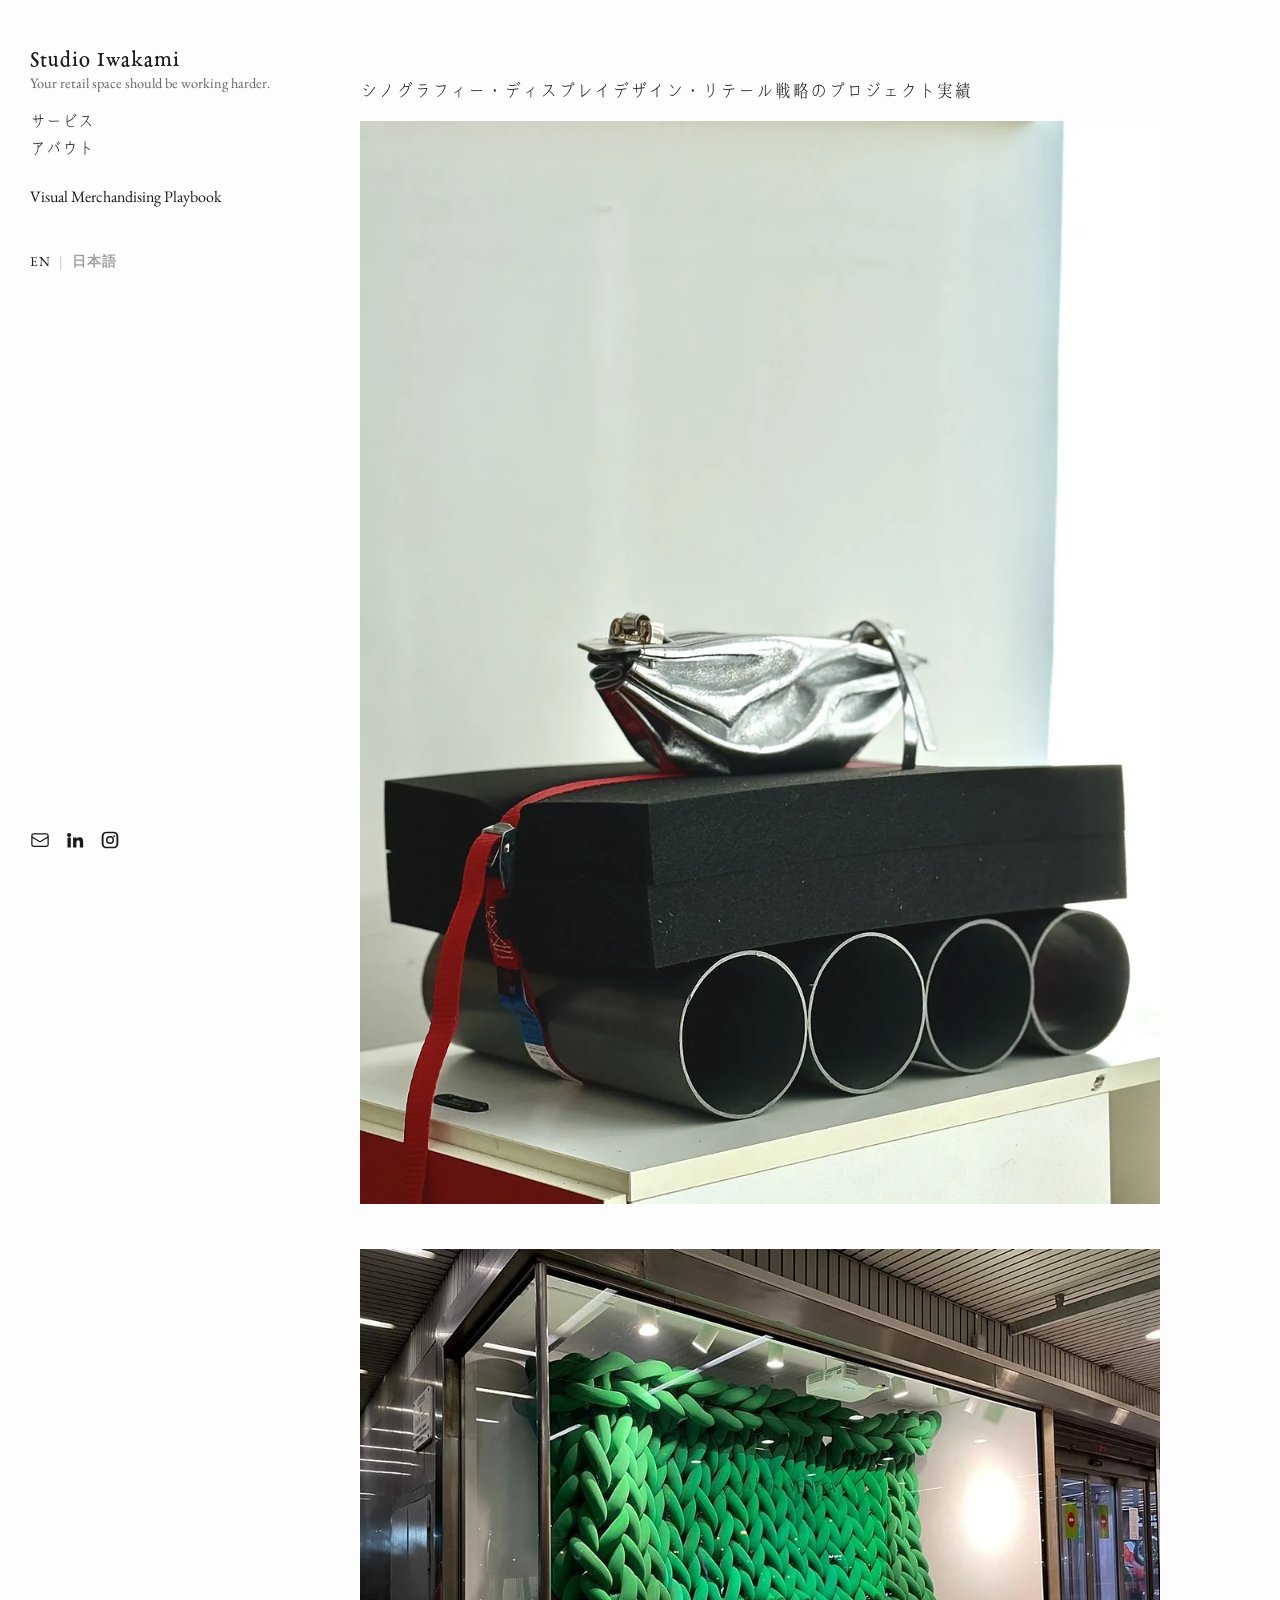
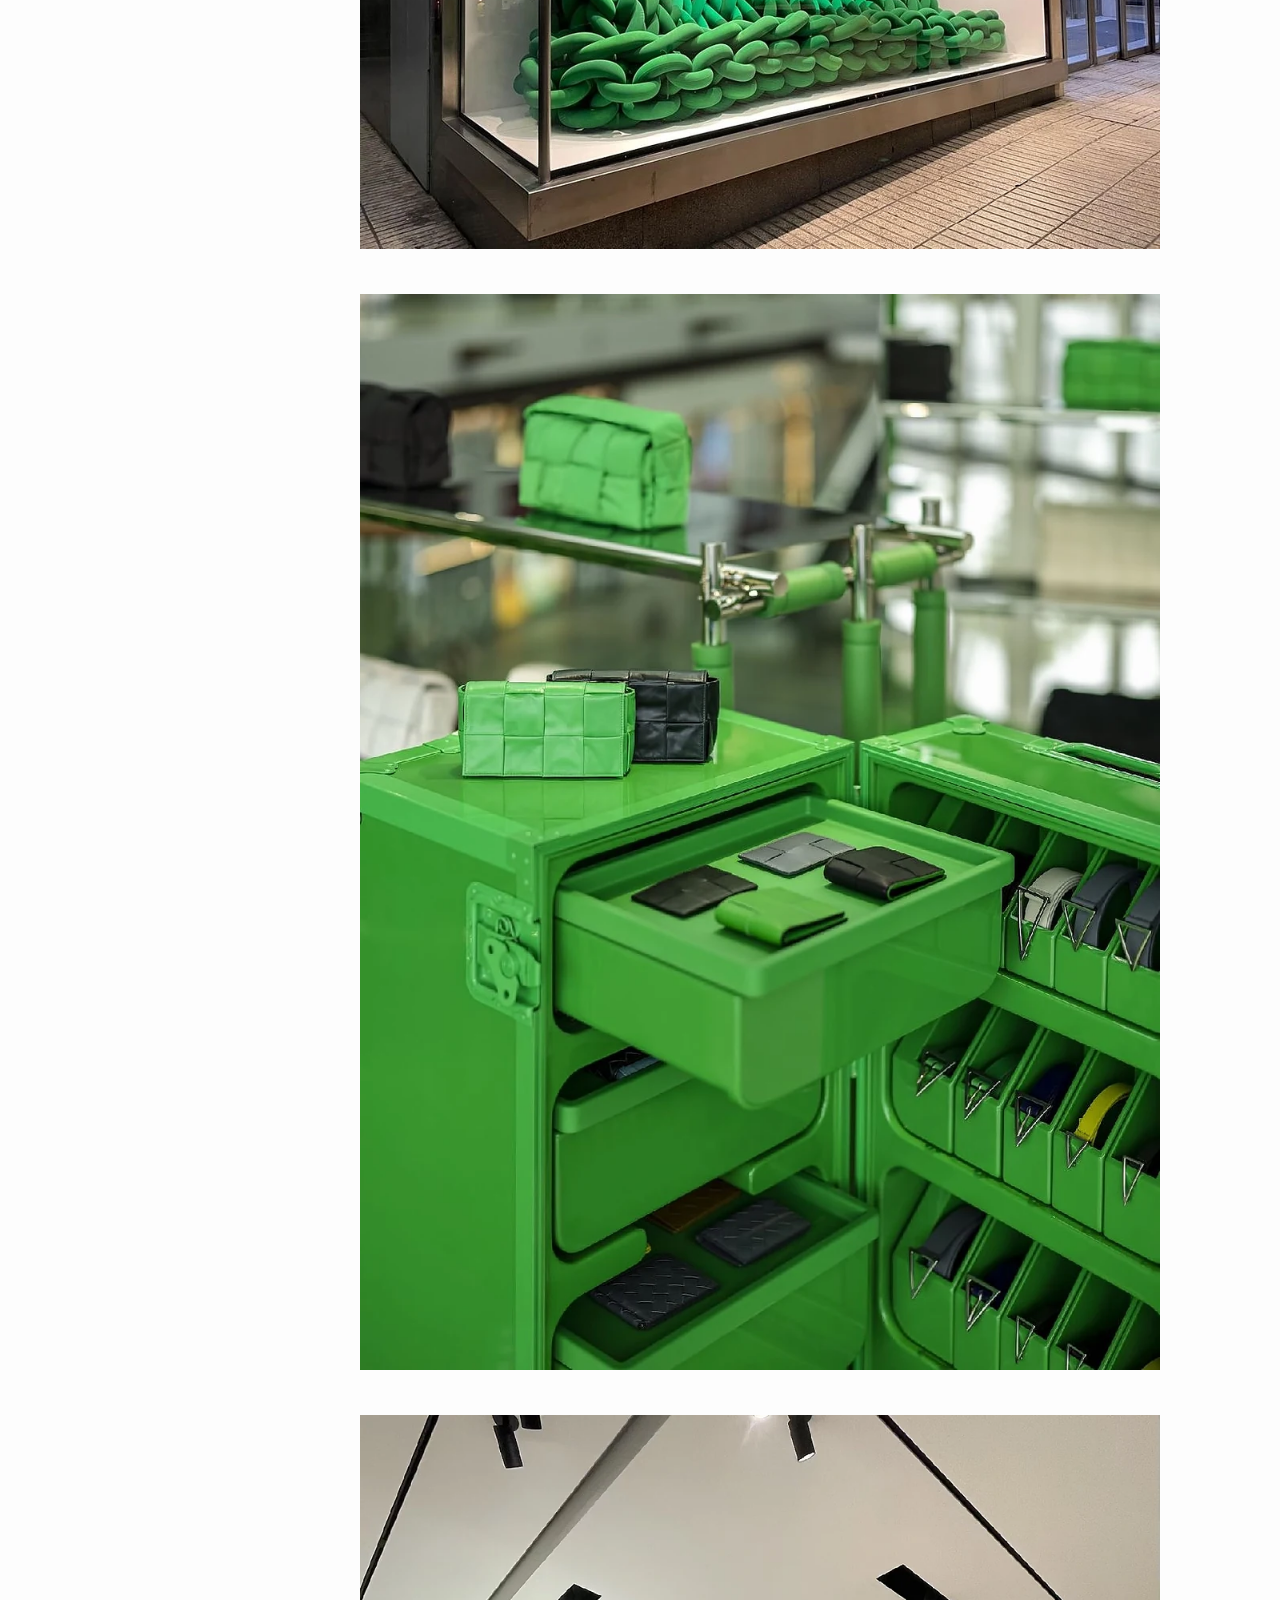
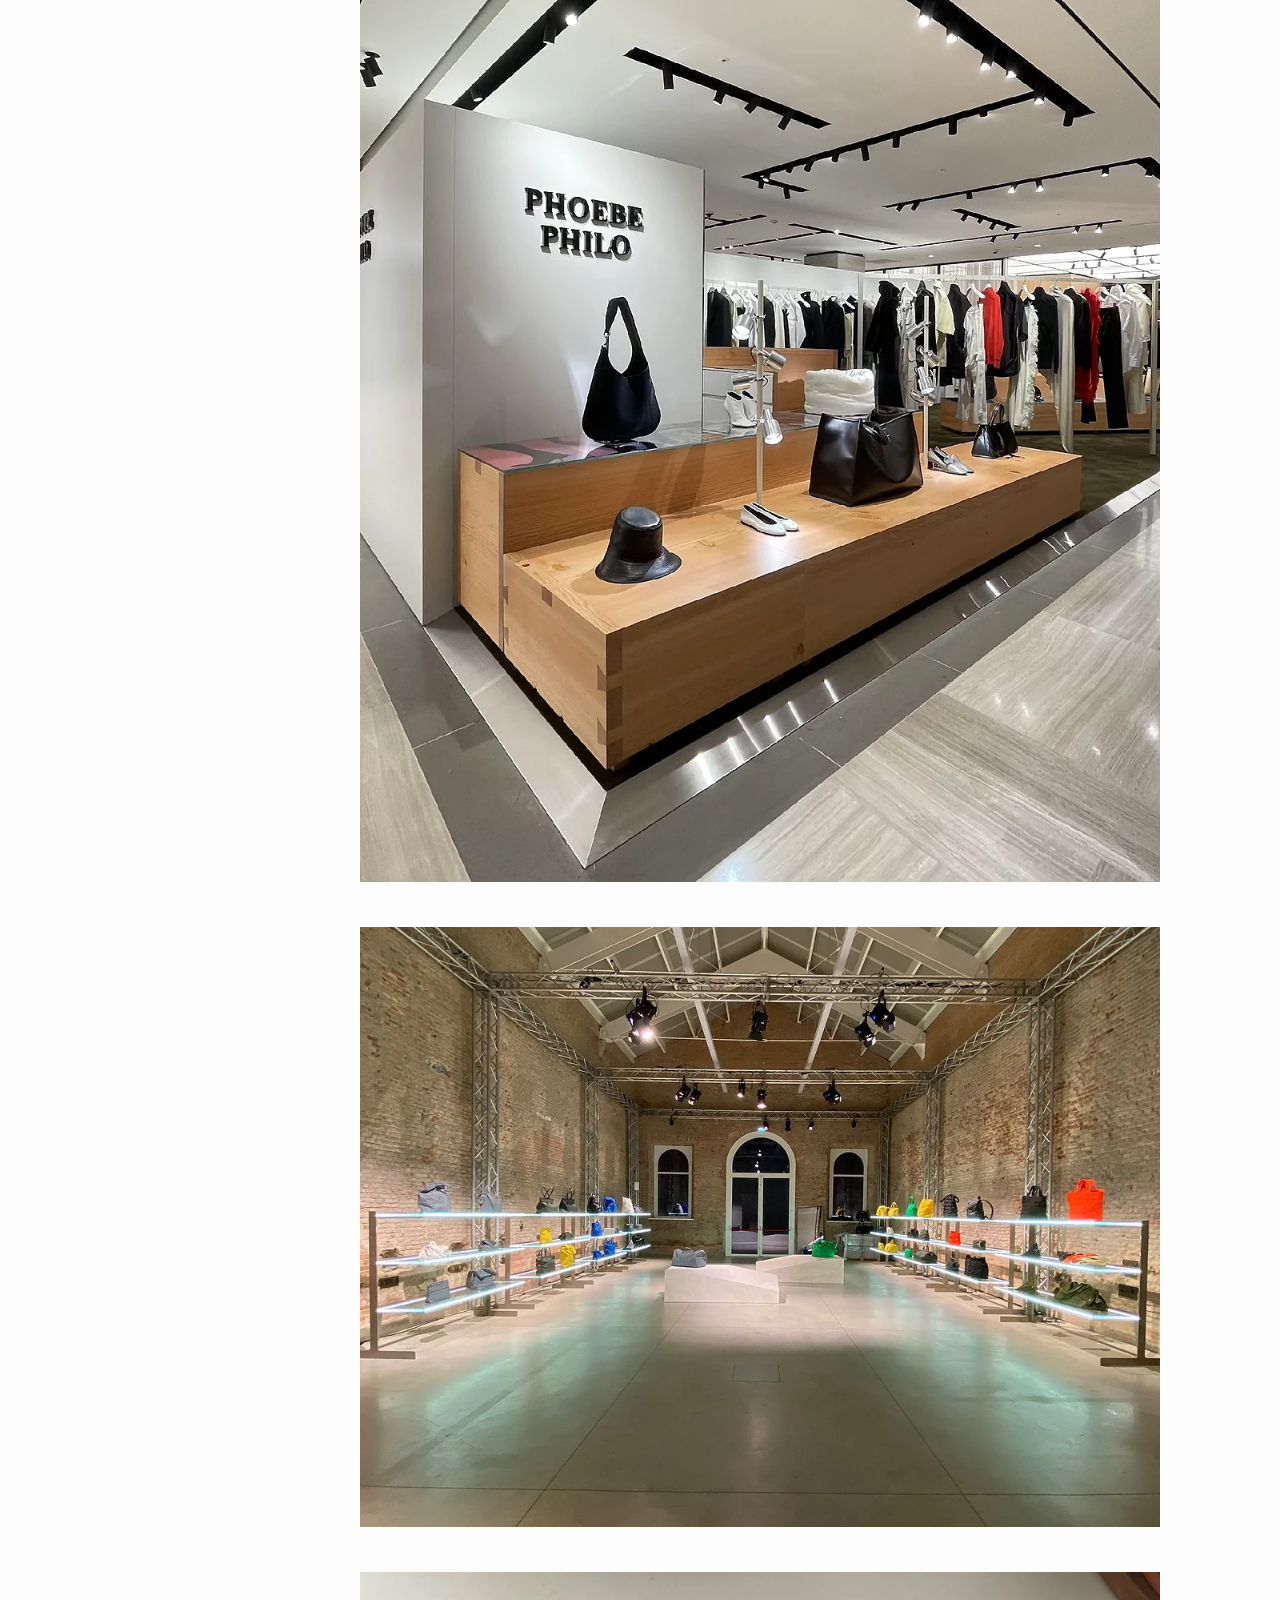
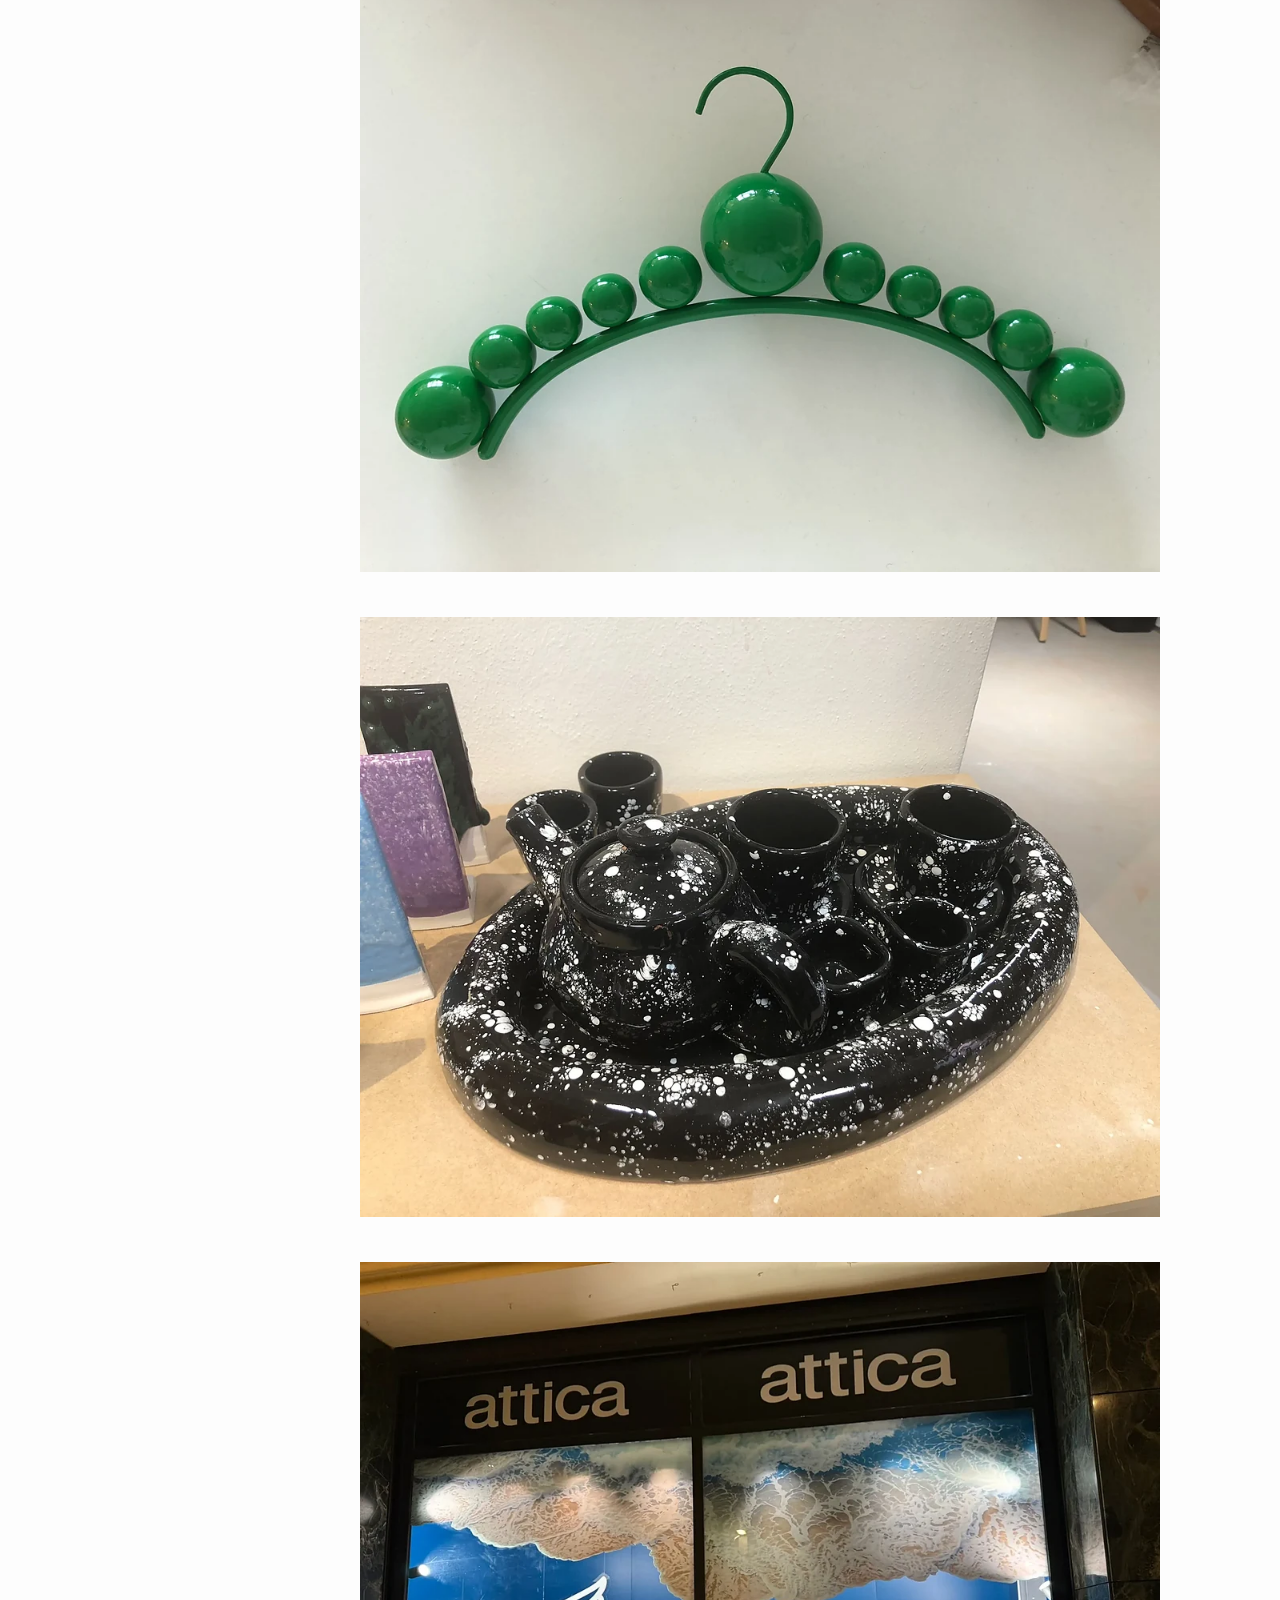
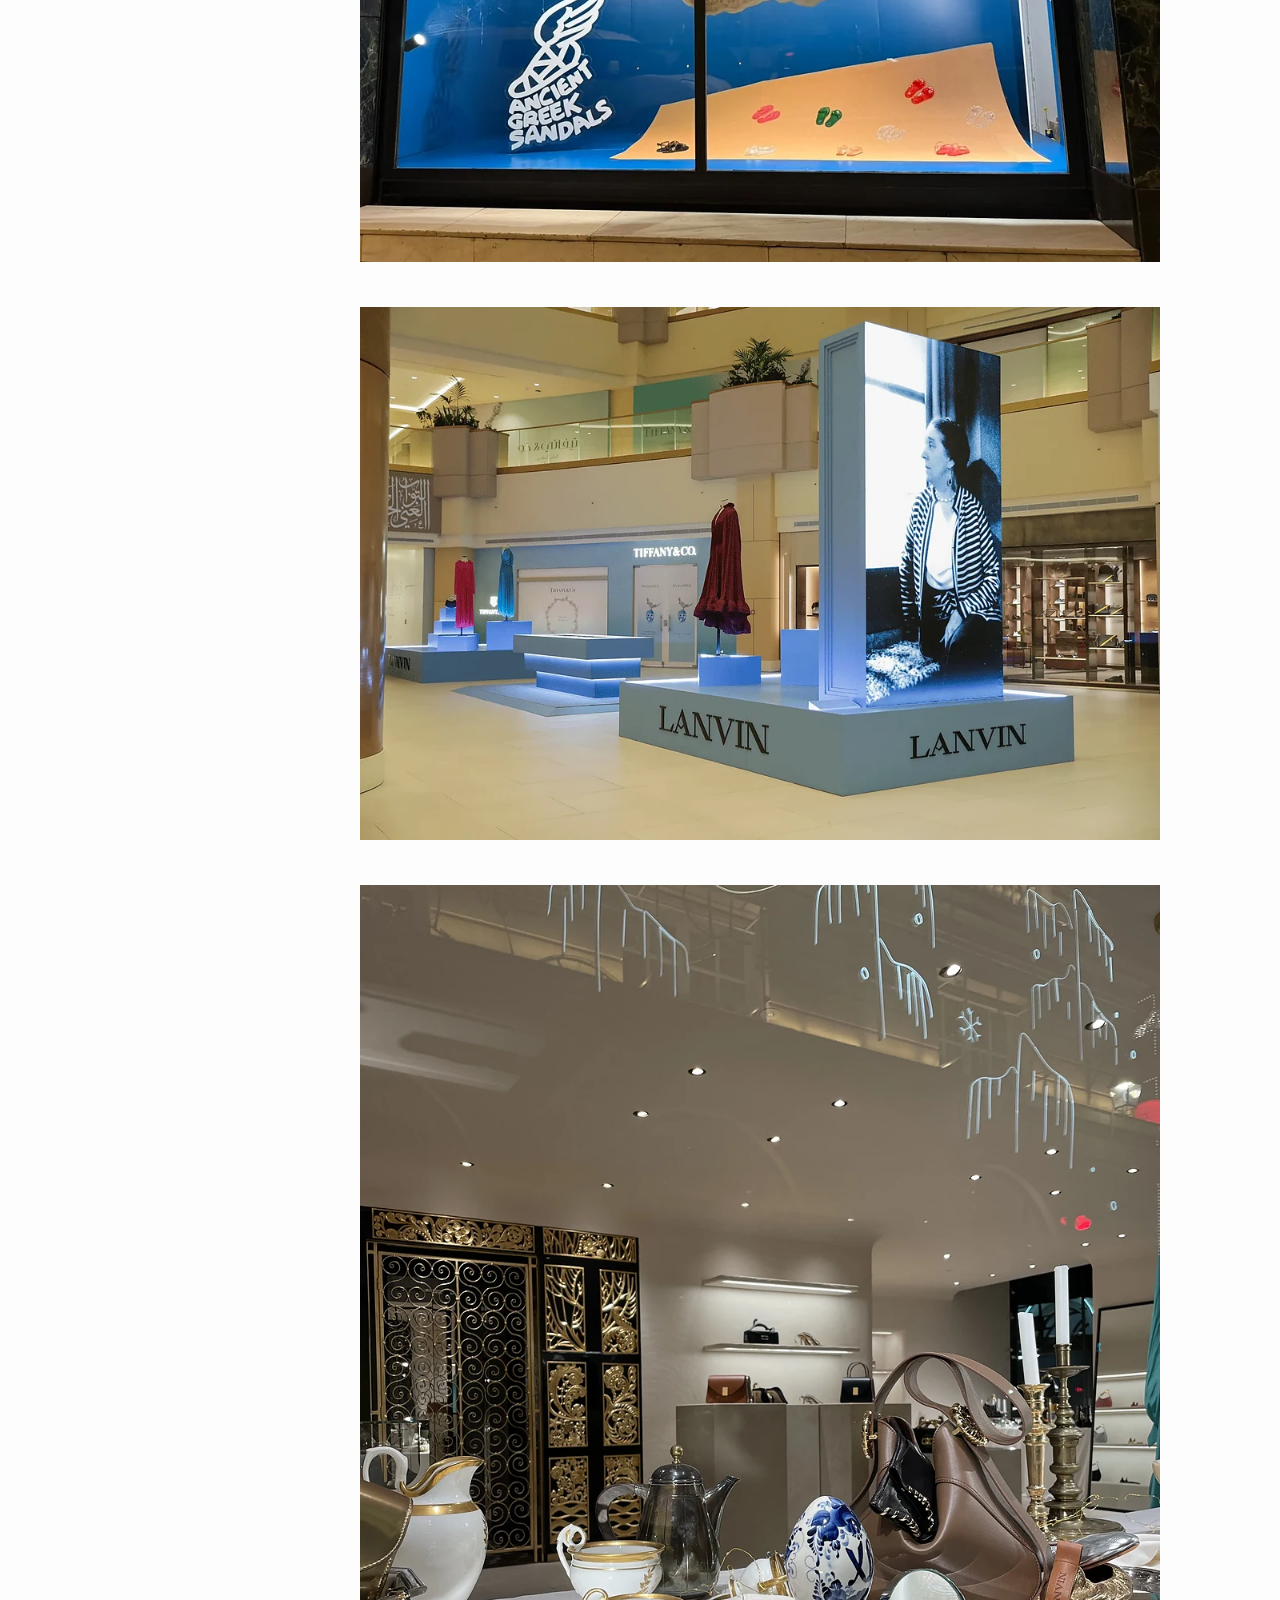
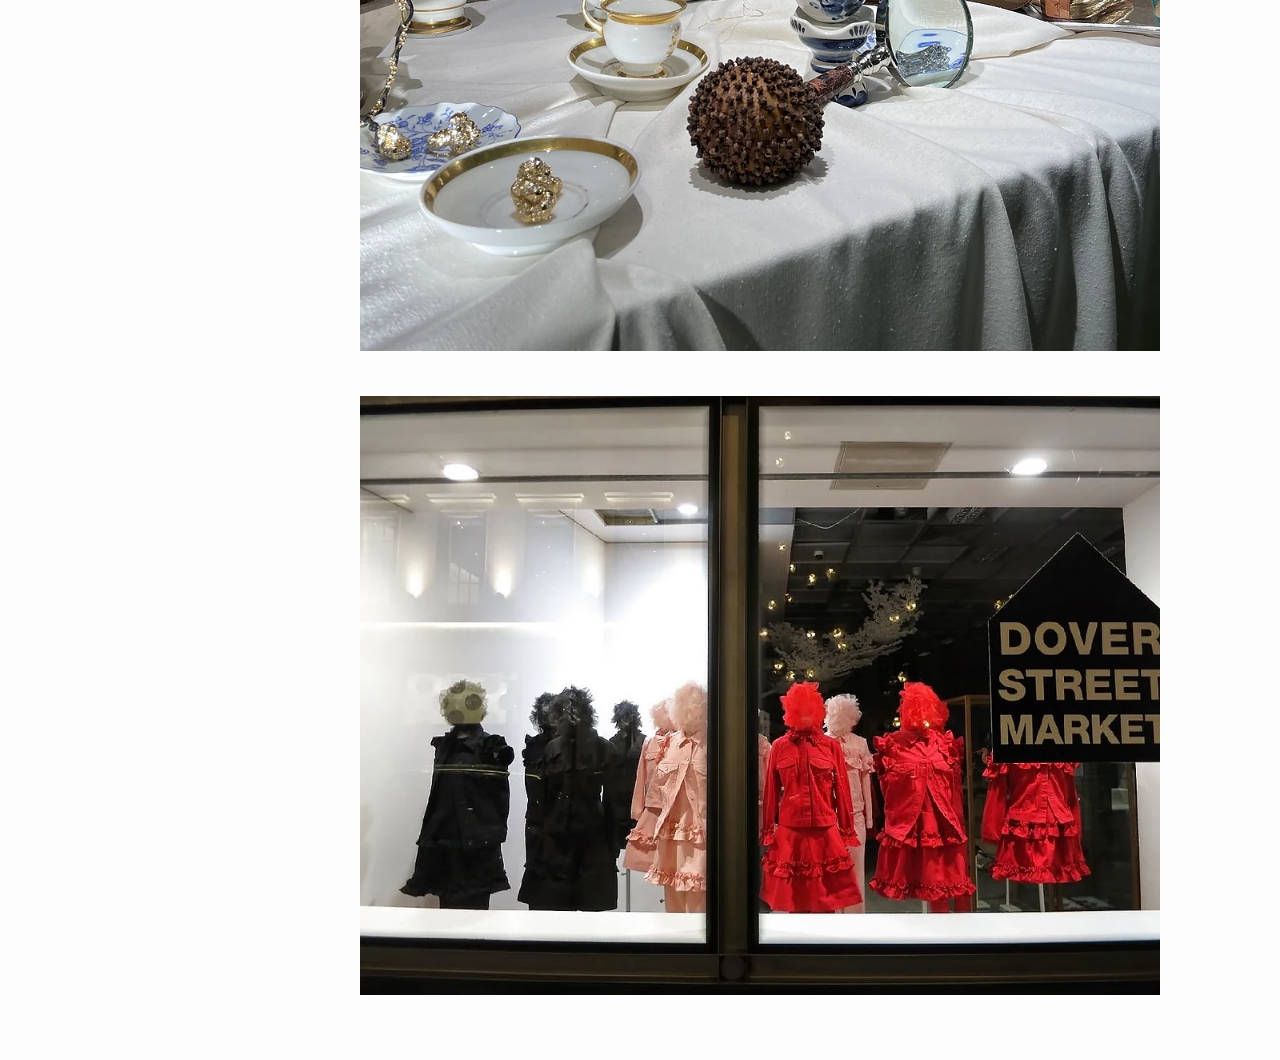
==== commit 4fa91468: "kokoro" ====
--- a/ja/index.html
+++ b/ja/index.html
@@ -3,6 +3,7 @@
 <head>
     <meta charset="UTF-8">
     <meta name="viewport" content="width=device-width, initial-scale=1.0">
+    <meta name="description" content="Studio Iwakami（スタジオイワカミ）は、ラグジュアリーブランドの店舗空間演出、シノグラフィー、VMD（ヴィジュアルマーチャンダイジング）を手掛けるデザインスタジオです。">
     <title>Studio Iwakami</title>
     <link rel="stylesheet" href="../style.css?v=1.2">
     <link rel="preload" href="../fonts/eb-garamond-08-reg.woff2" as="font" type="font/woff2" crossorigin>
@@ -55,7 +56,9 @@
     </nav>
 
     <main class="content">
-        <div class="gallery">
+<p>シノグラフィー・ディスプレイデザイン・リテール戦略のプロジェクト実績</p>
+        
+<div class="gallery">
             
 <a href="#1-1" id="cover-1">
 <img
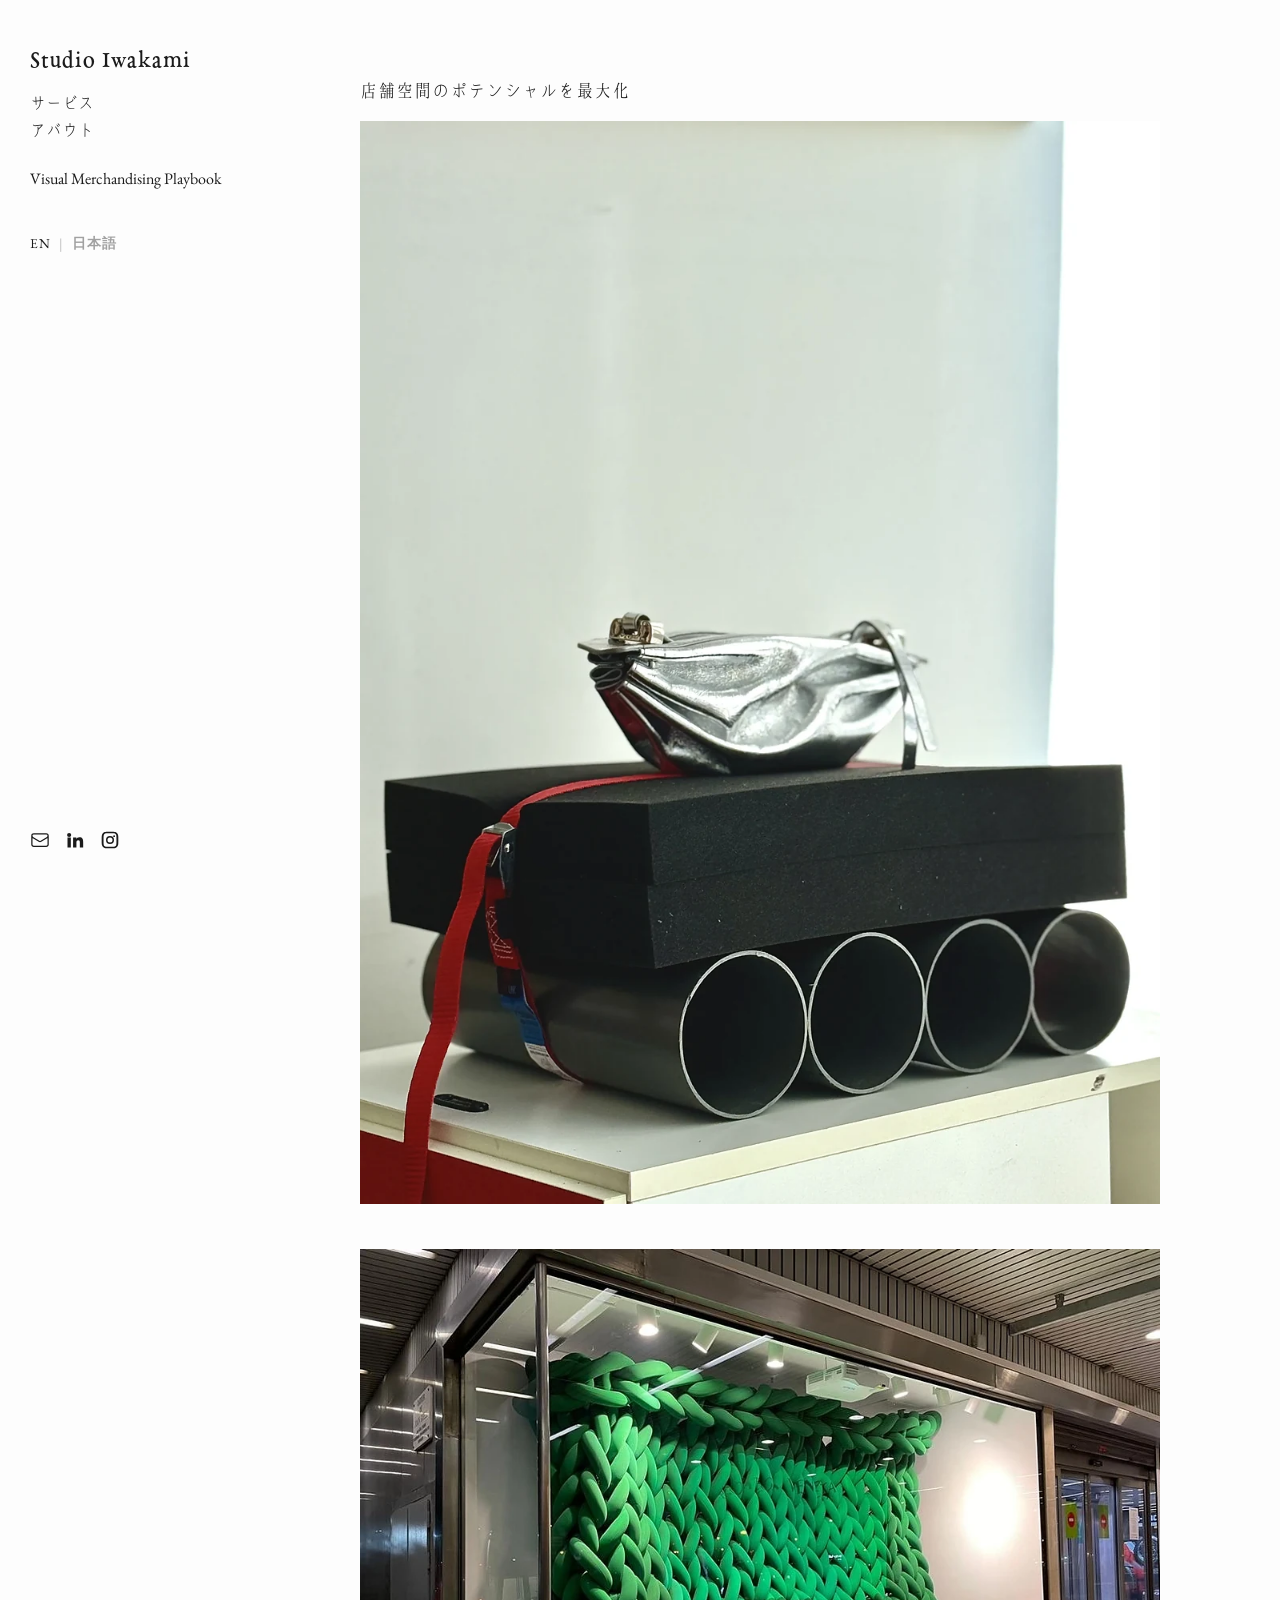
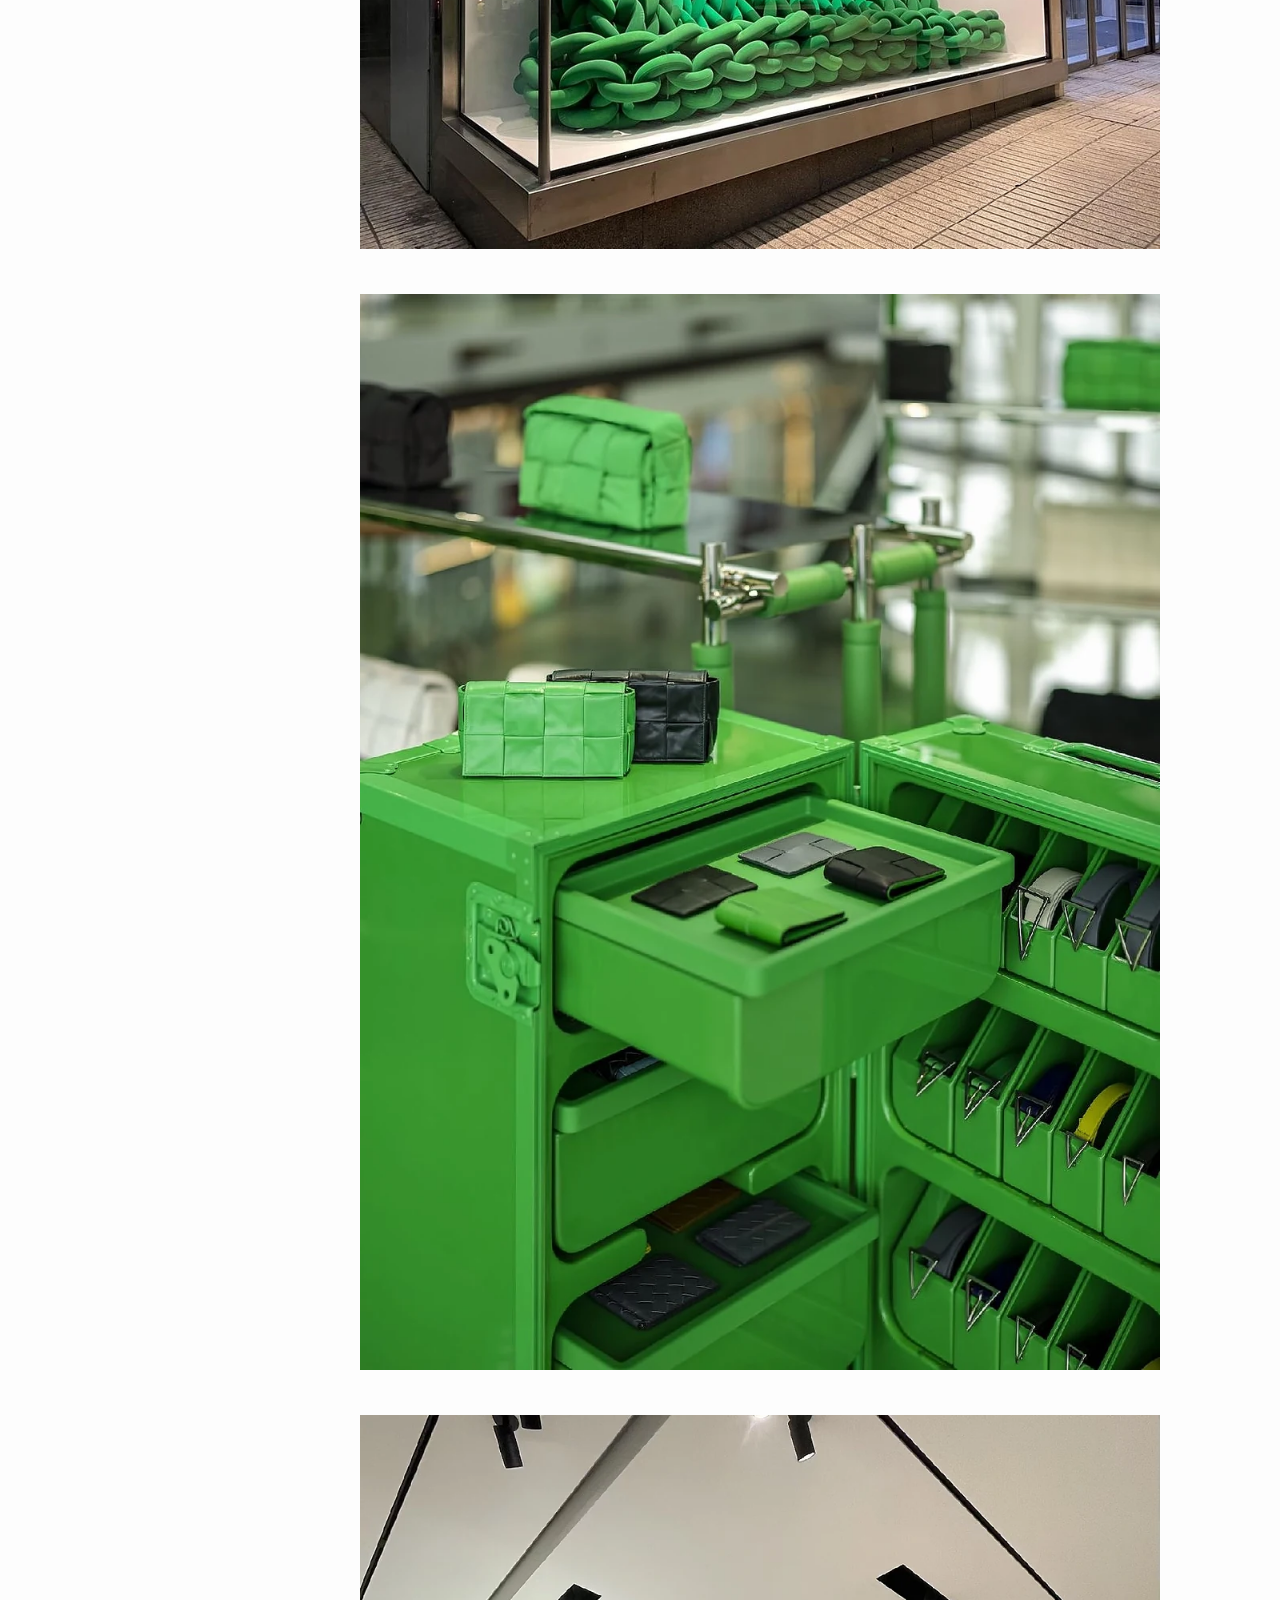
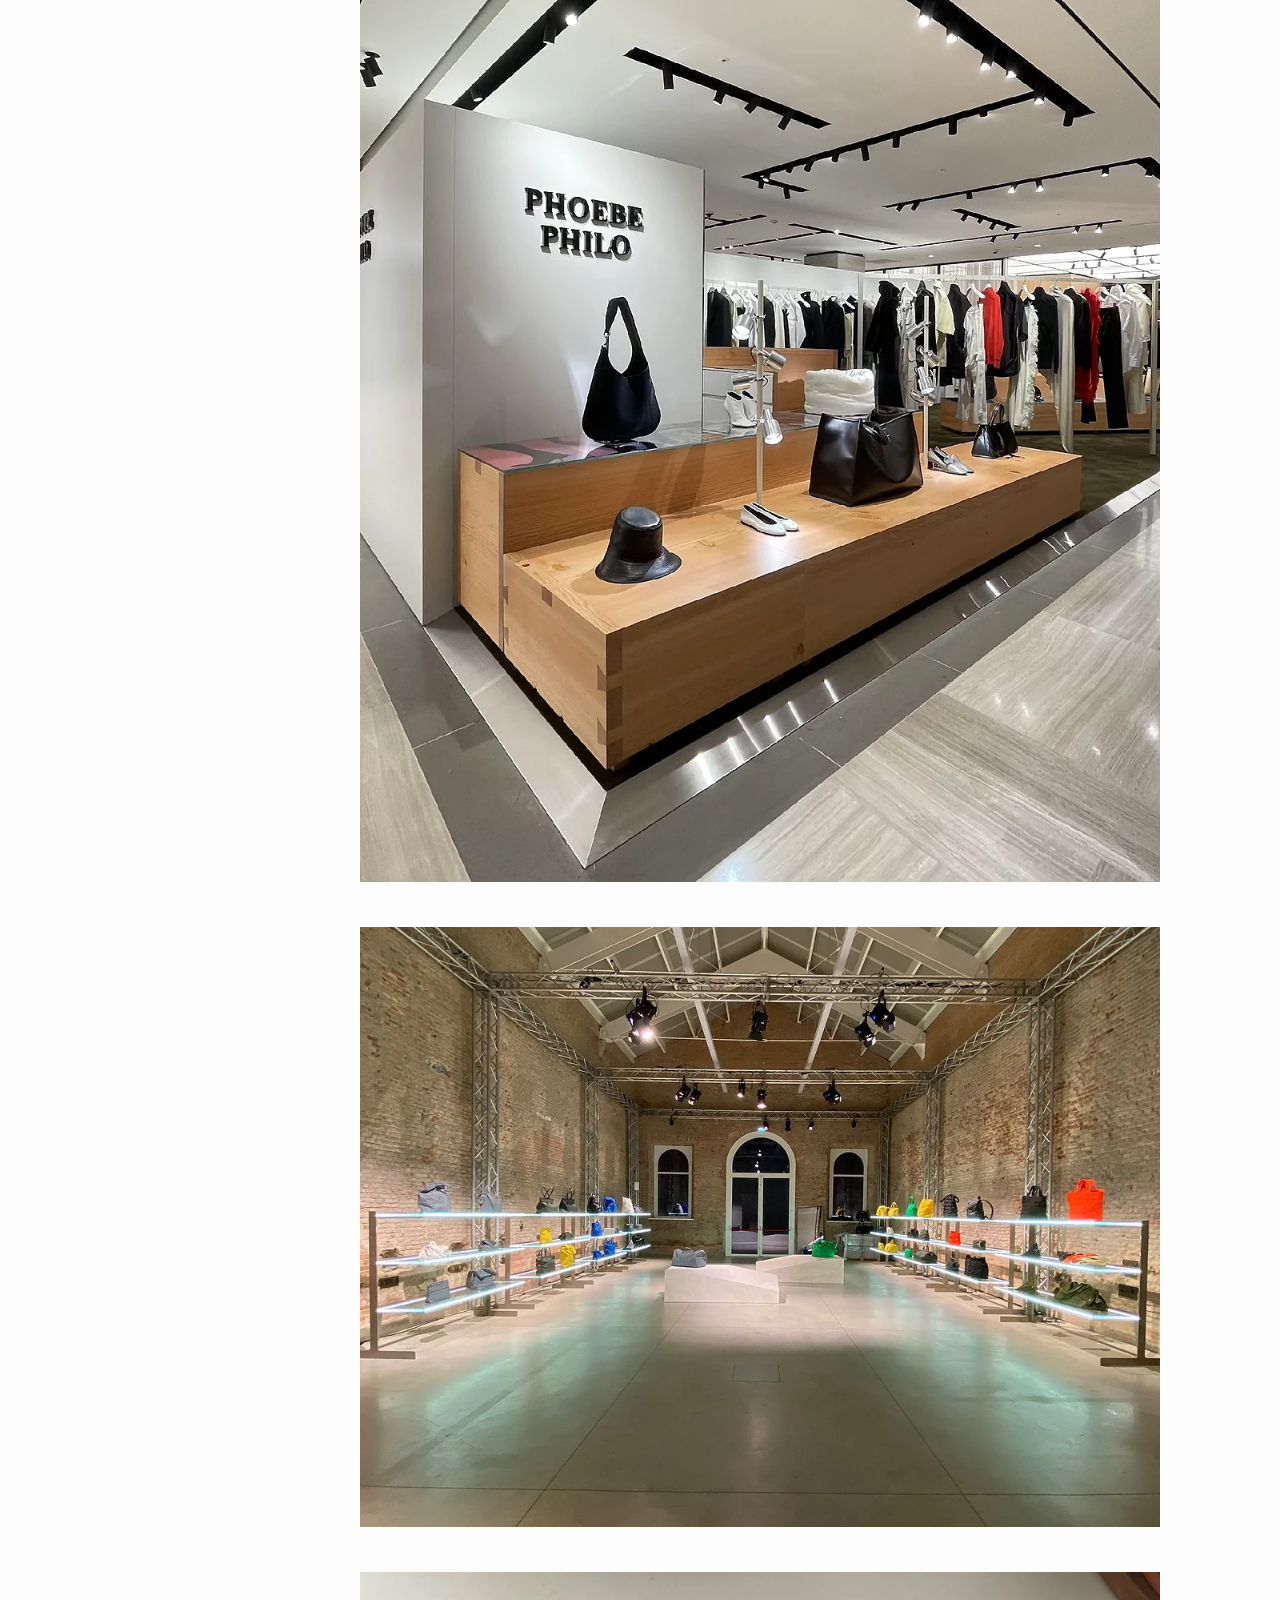
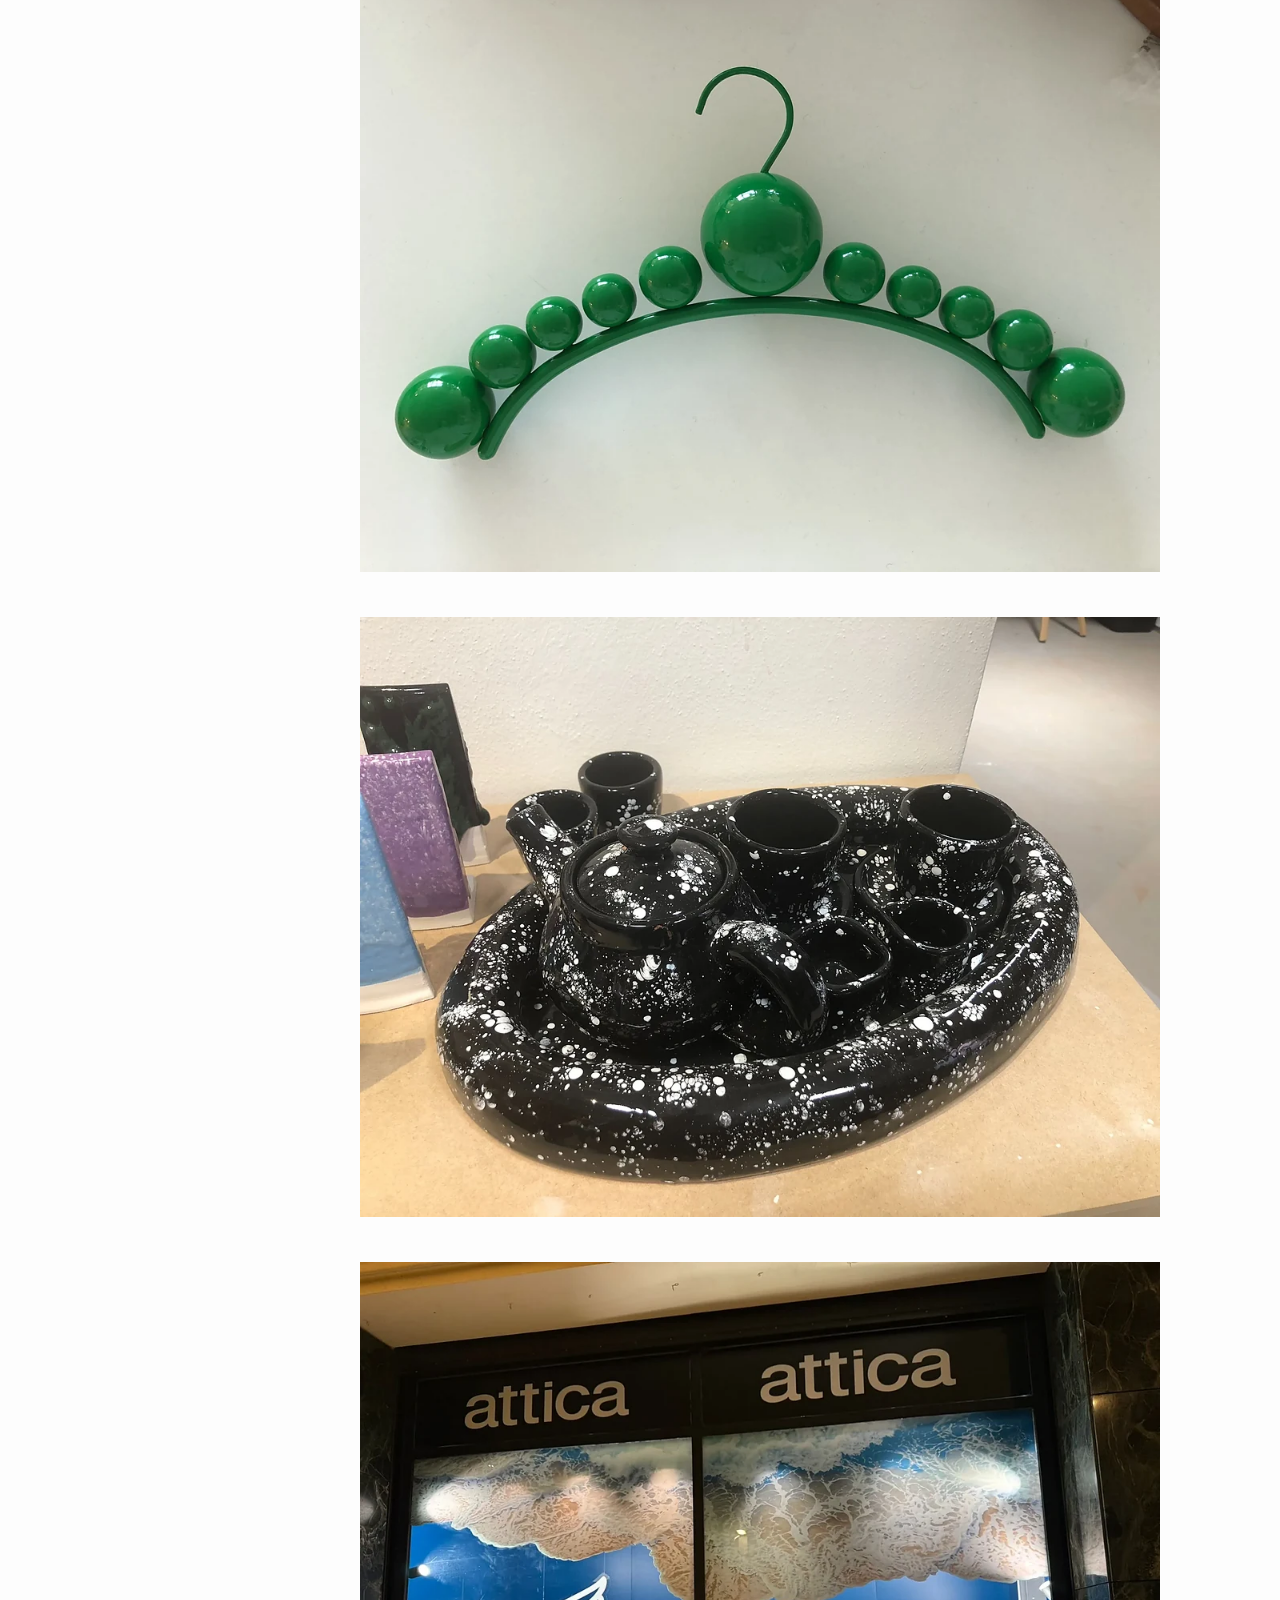
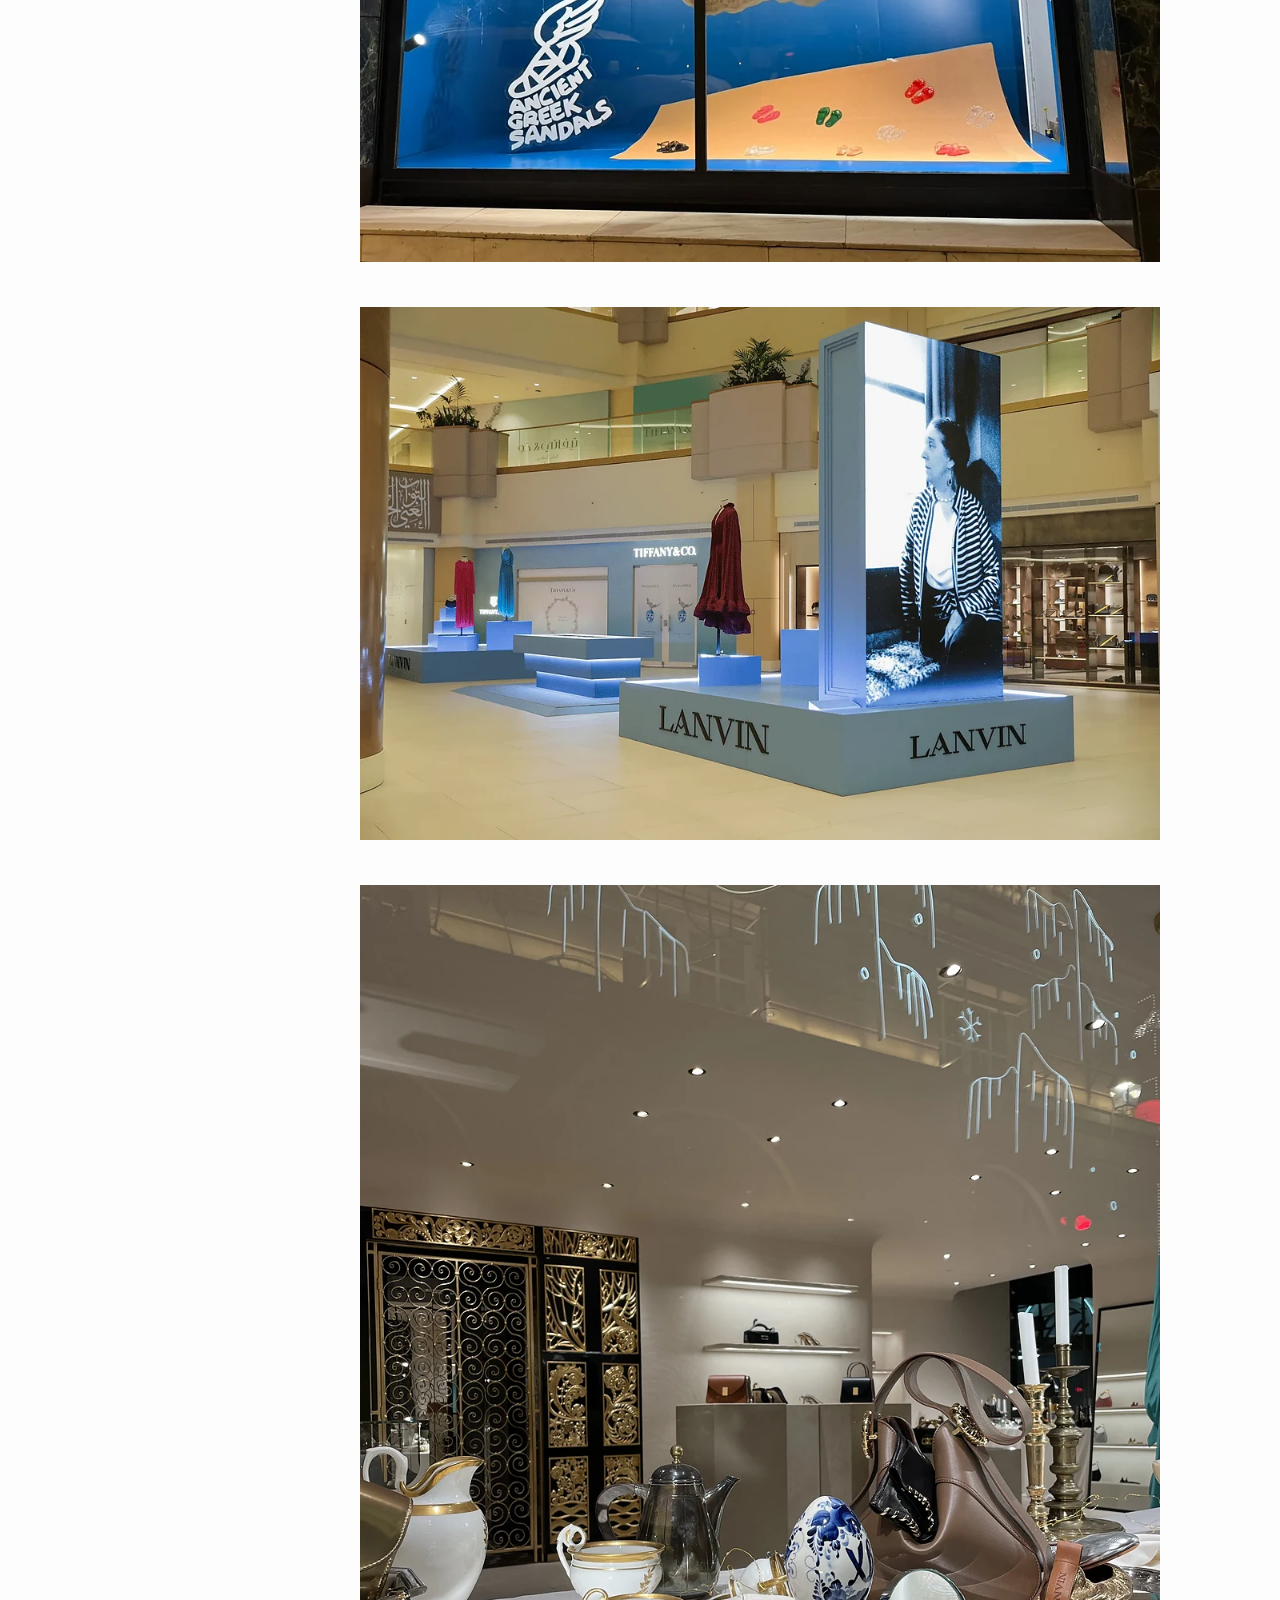
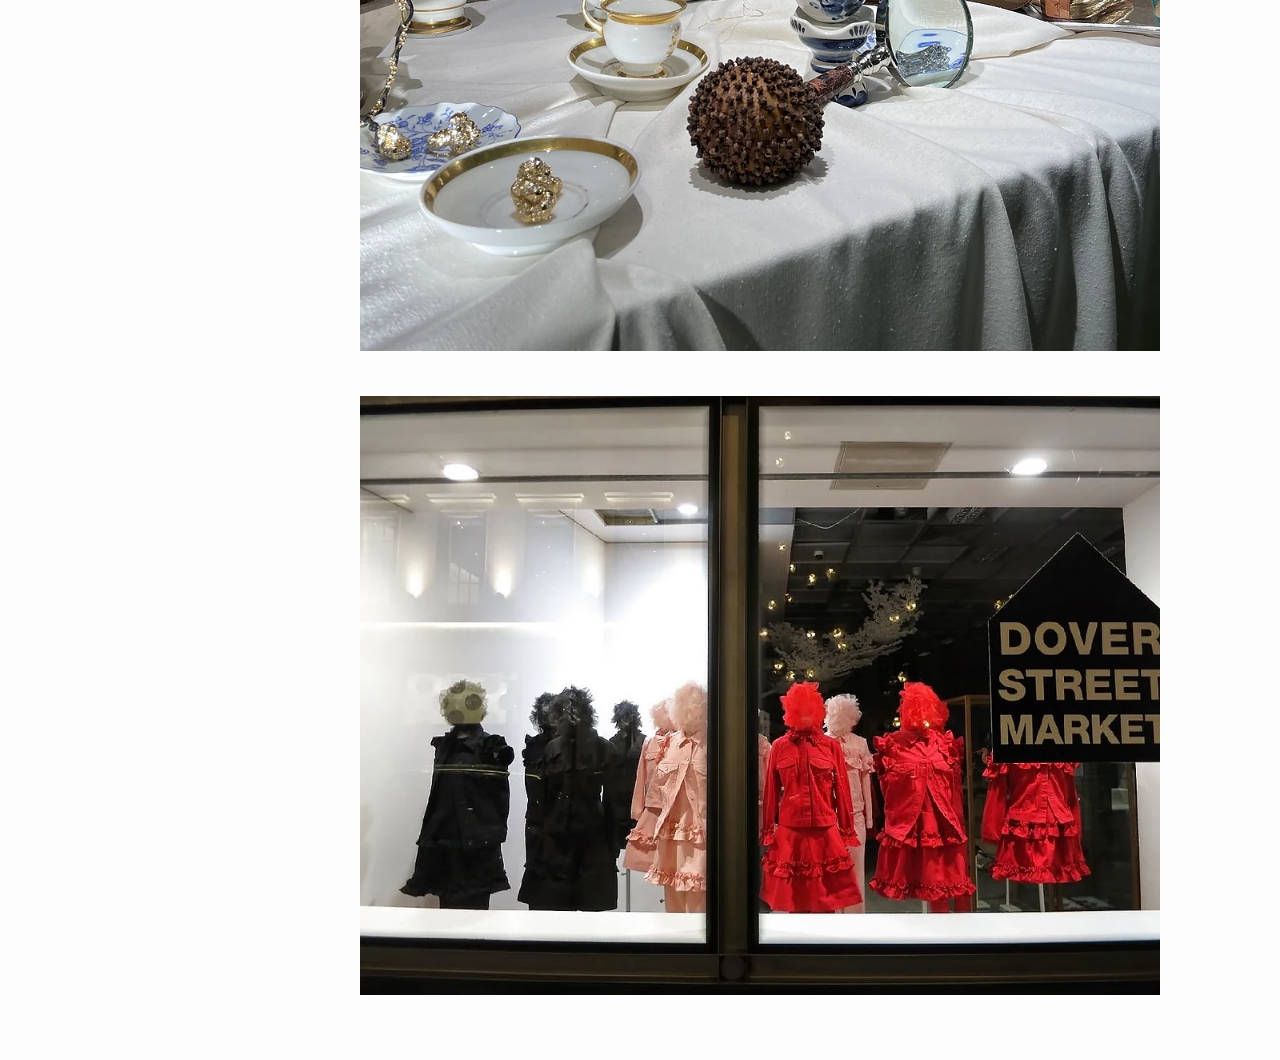
==== commit a0974065: "tagline" ====
--- a/ja/index.html
+++ b/ja/index.html
@@ -20,9 +20,6 @@
                 <a href="index.html">Studio Iwakami</a>
             </div>
 
-<div class="slogan">
-Your retail space should be working harder.
-</div>
             <div class="main-nav">
                 <ul>
                     <li><a href="services.html">サービス</a></li>
@@ -56,7 +53,7 @@
     </nav>
 
     <main class="content">
-<p>シノグラフィー・ディスプレイデザイン・リテール戦略のプロジェクト実績</p>
+<p>店舗空間のポテンシャルを最大化</p>
         
 <div class="gallery">
             
--- a/style.css
+++ b/style.css
@@ -71,16 +71,16 @@
 
 .company-name {
     font-family: 'eb-garamond-08-reg', serif !important;
-    font-size: 1.4rem;
-    margin-bottom: 1px;
+    font-size: 1.5rem;
+    margin-bottom: 20px;
     letter-spacing: 1px;
 }
 
-.slogan {
+.tagline {
     font-family: 'EB Garamond', serif !important;
-    font-size: 0.9rem;
-    margin-bottom: 20px;
-    color: #666666;
+    font-size: 1.2rem;
+    font-style: italic;
+    margin-bottom: 10px;
 }
 
 .heading {
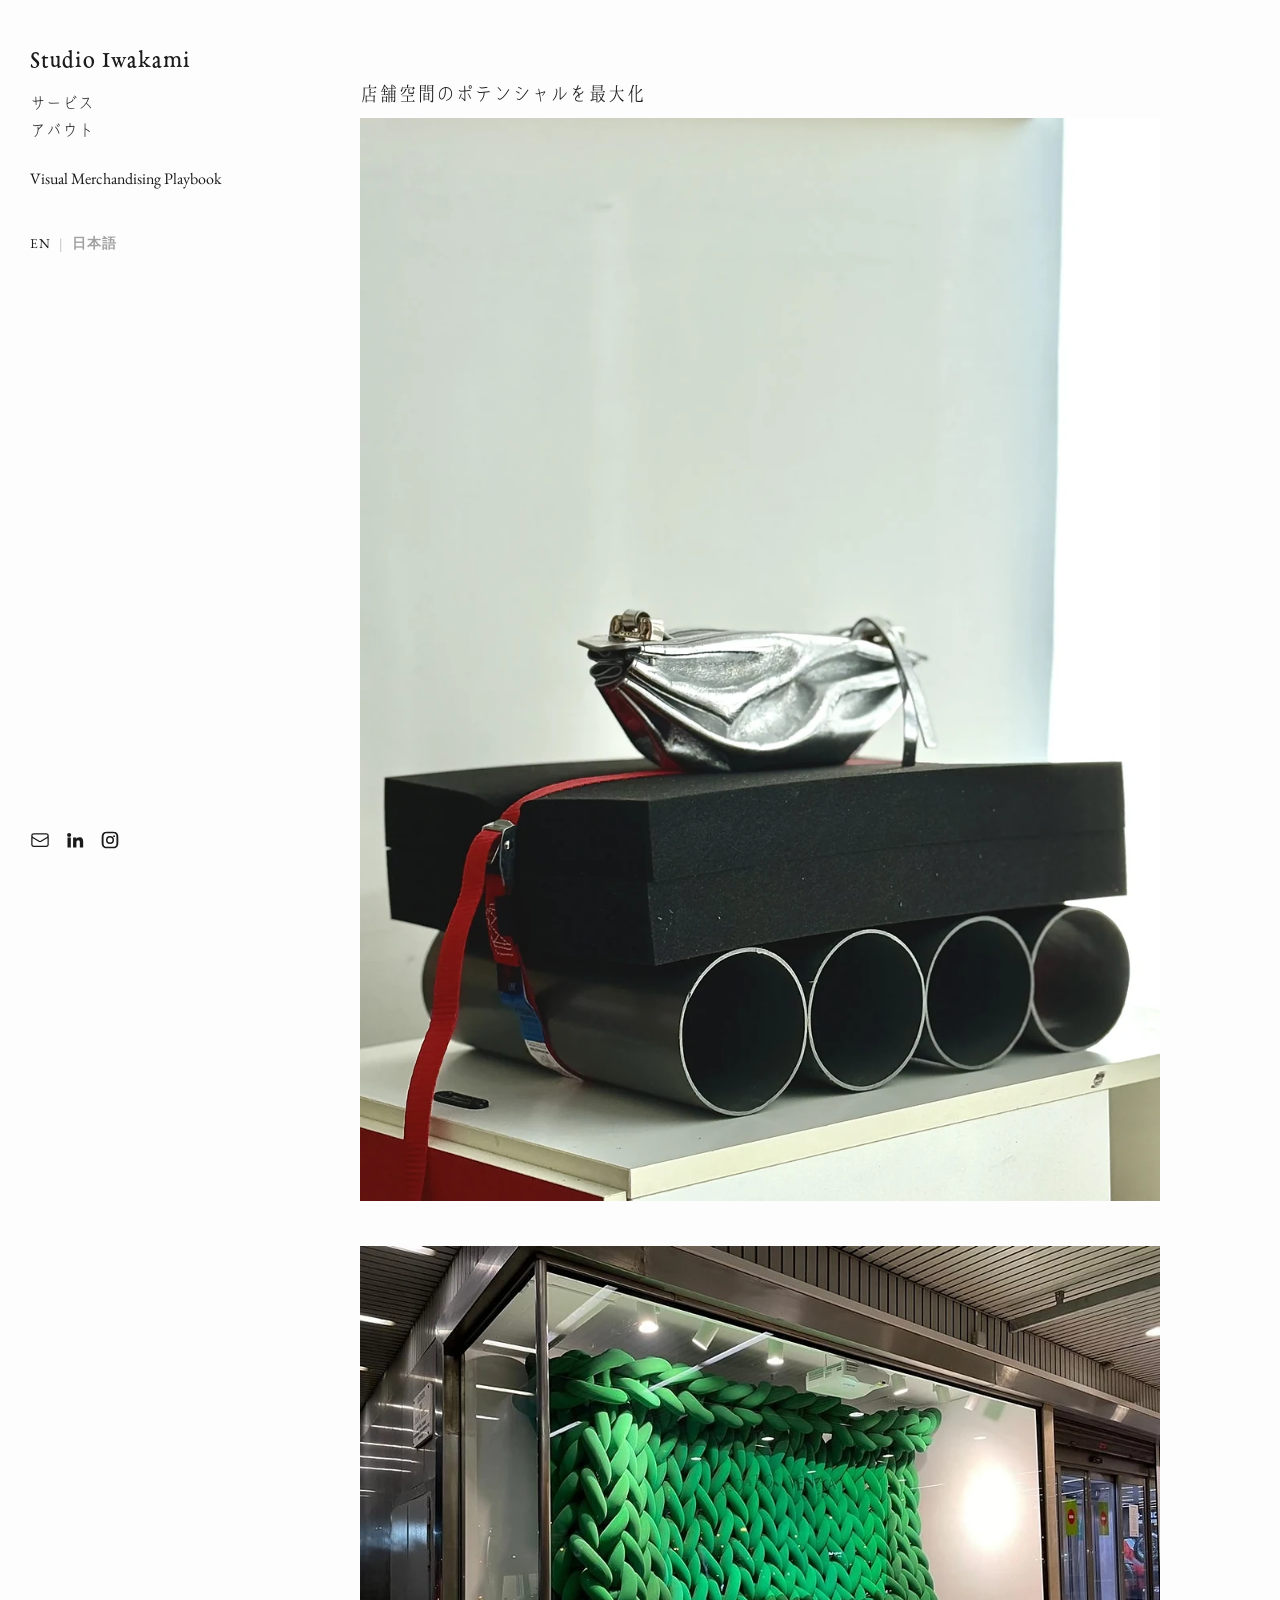
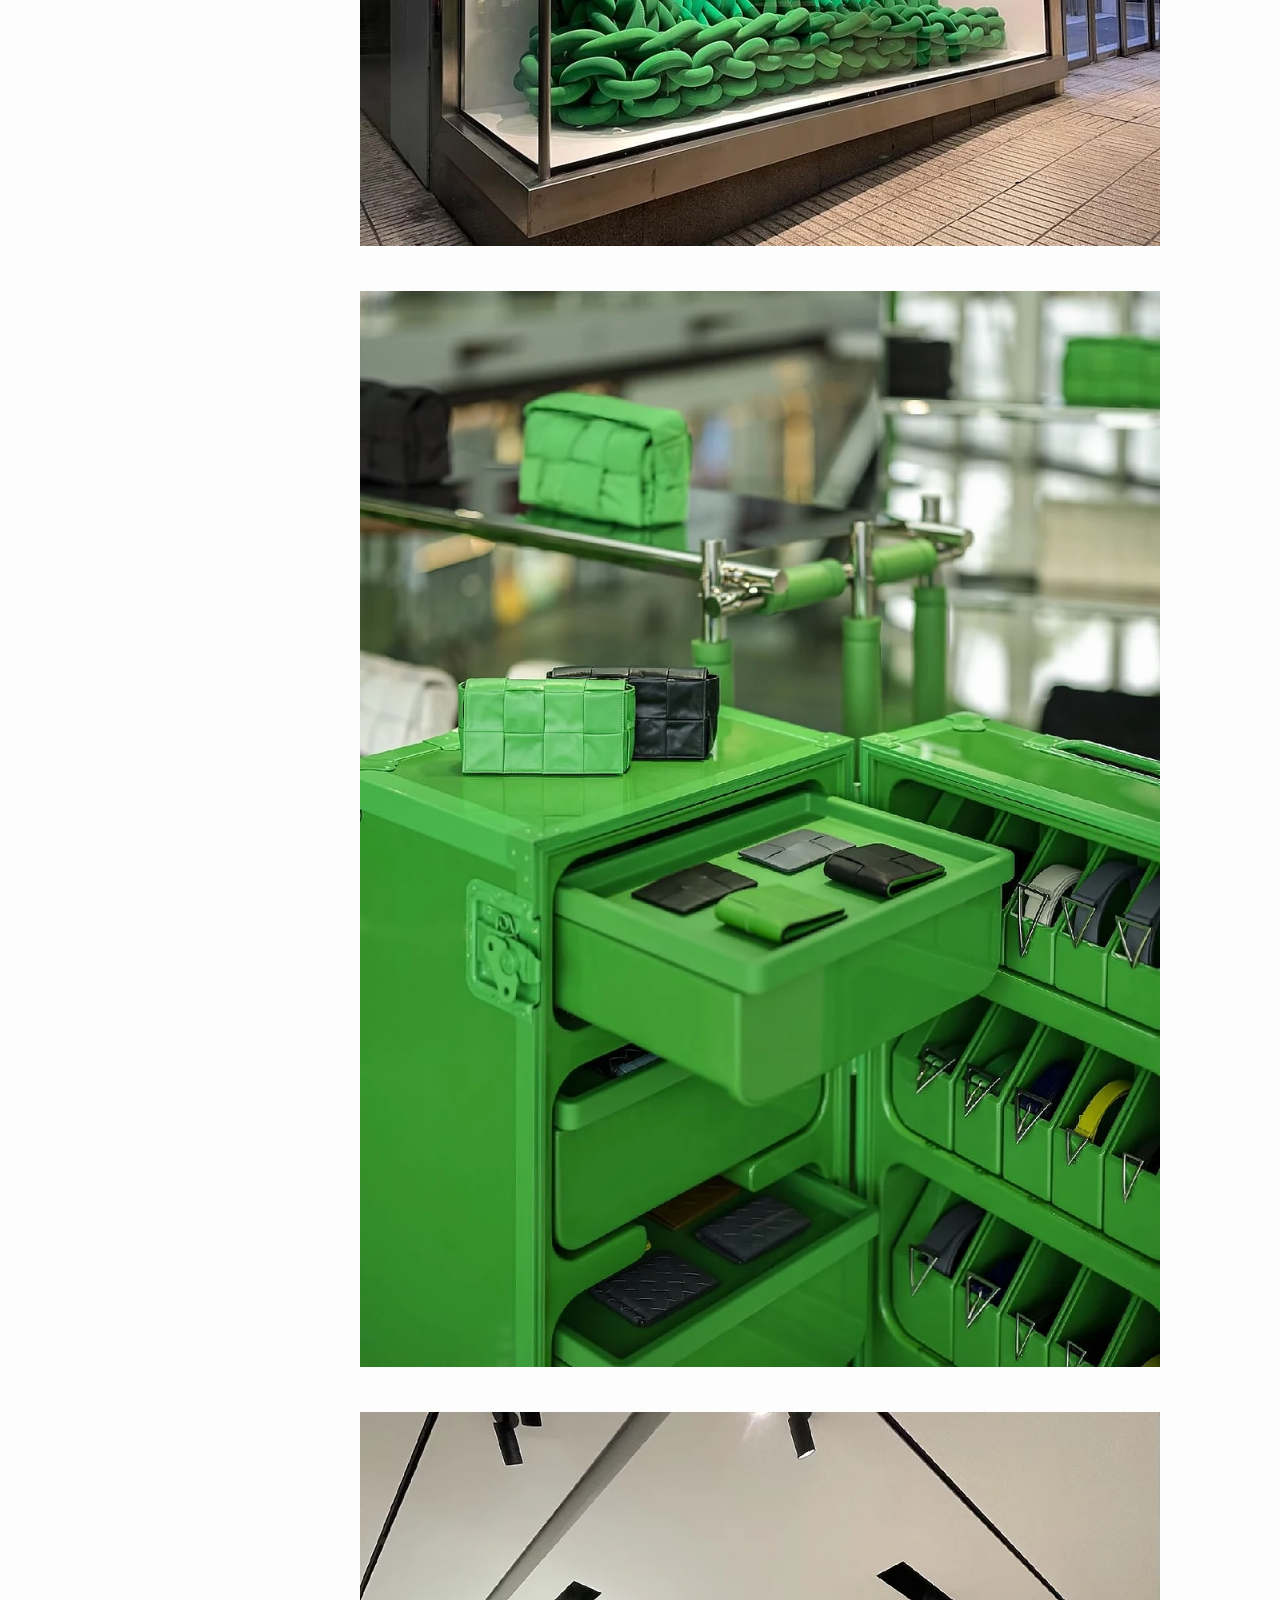
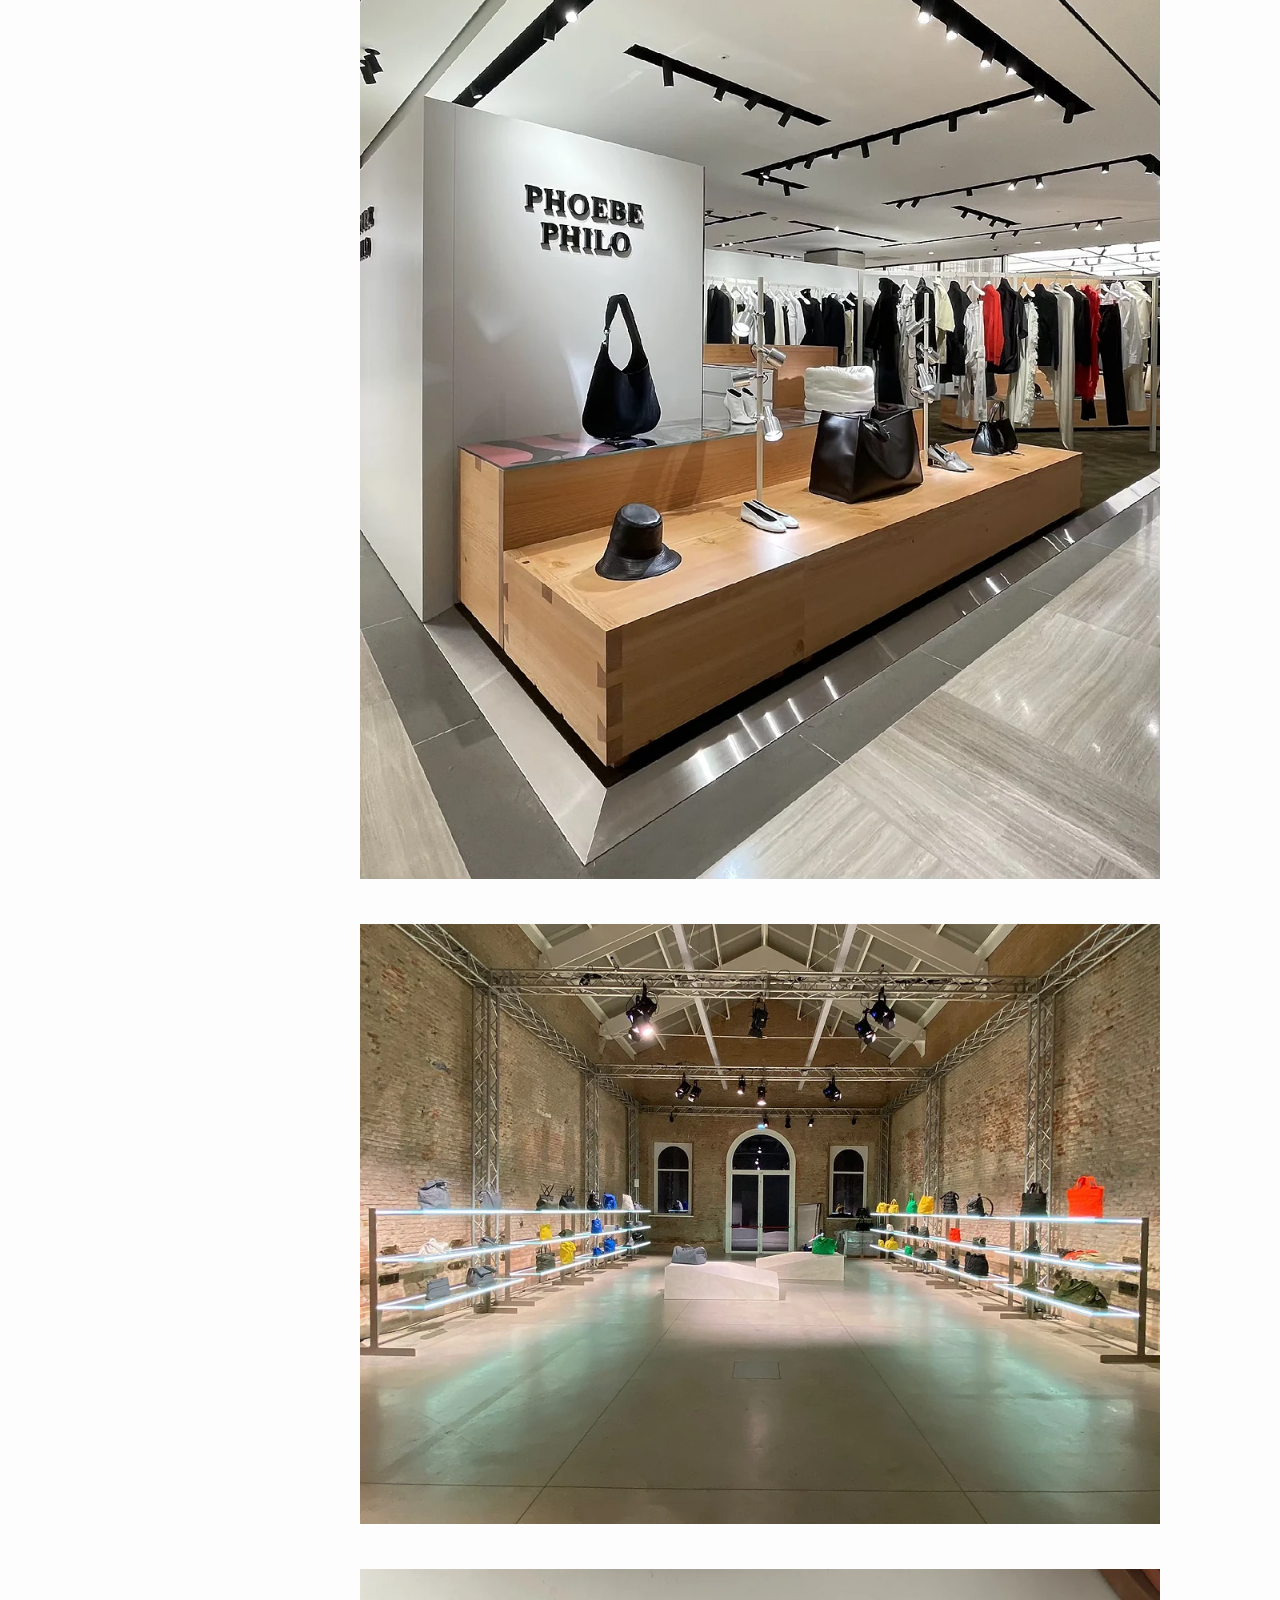
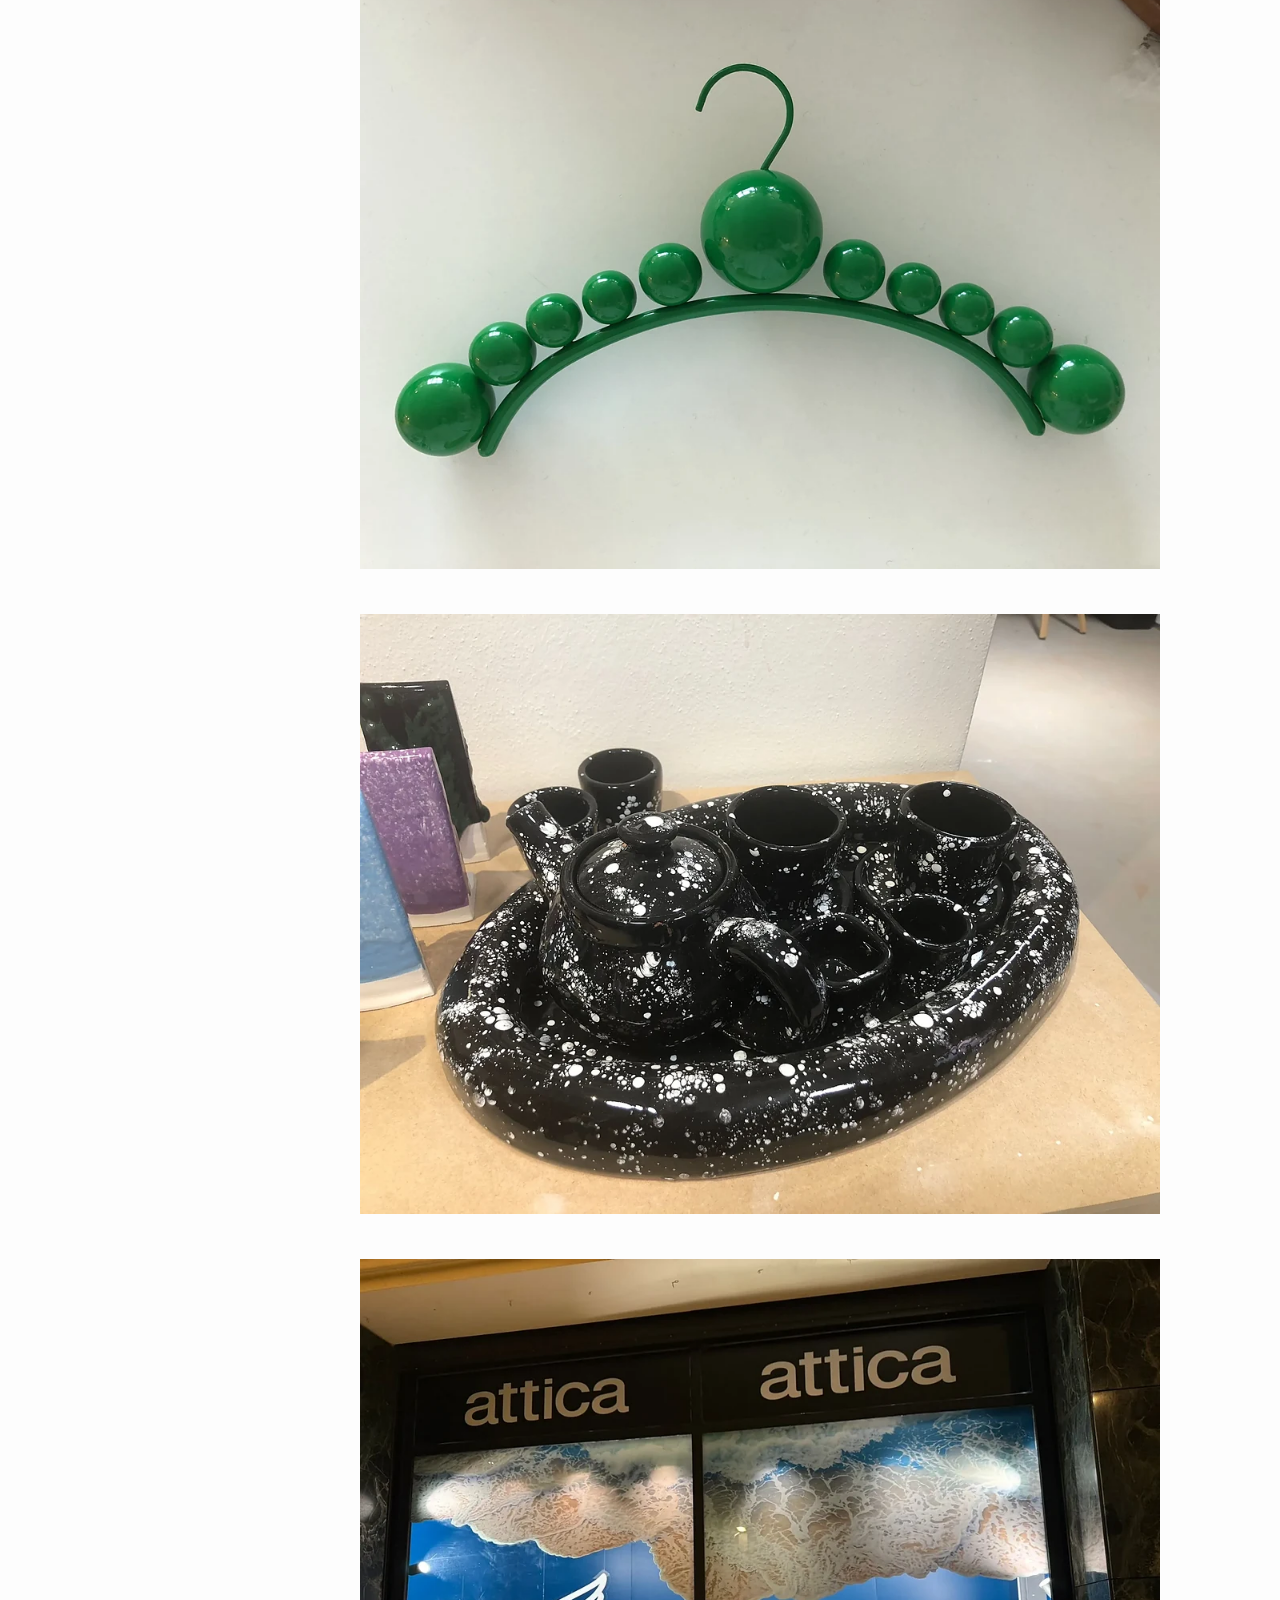
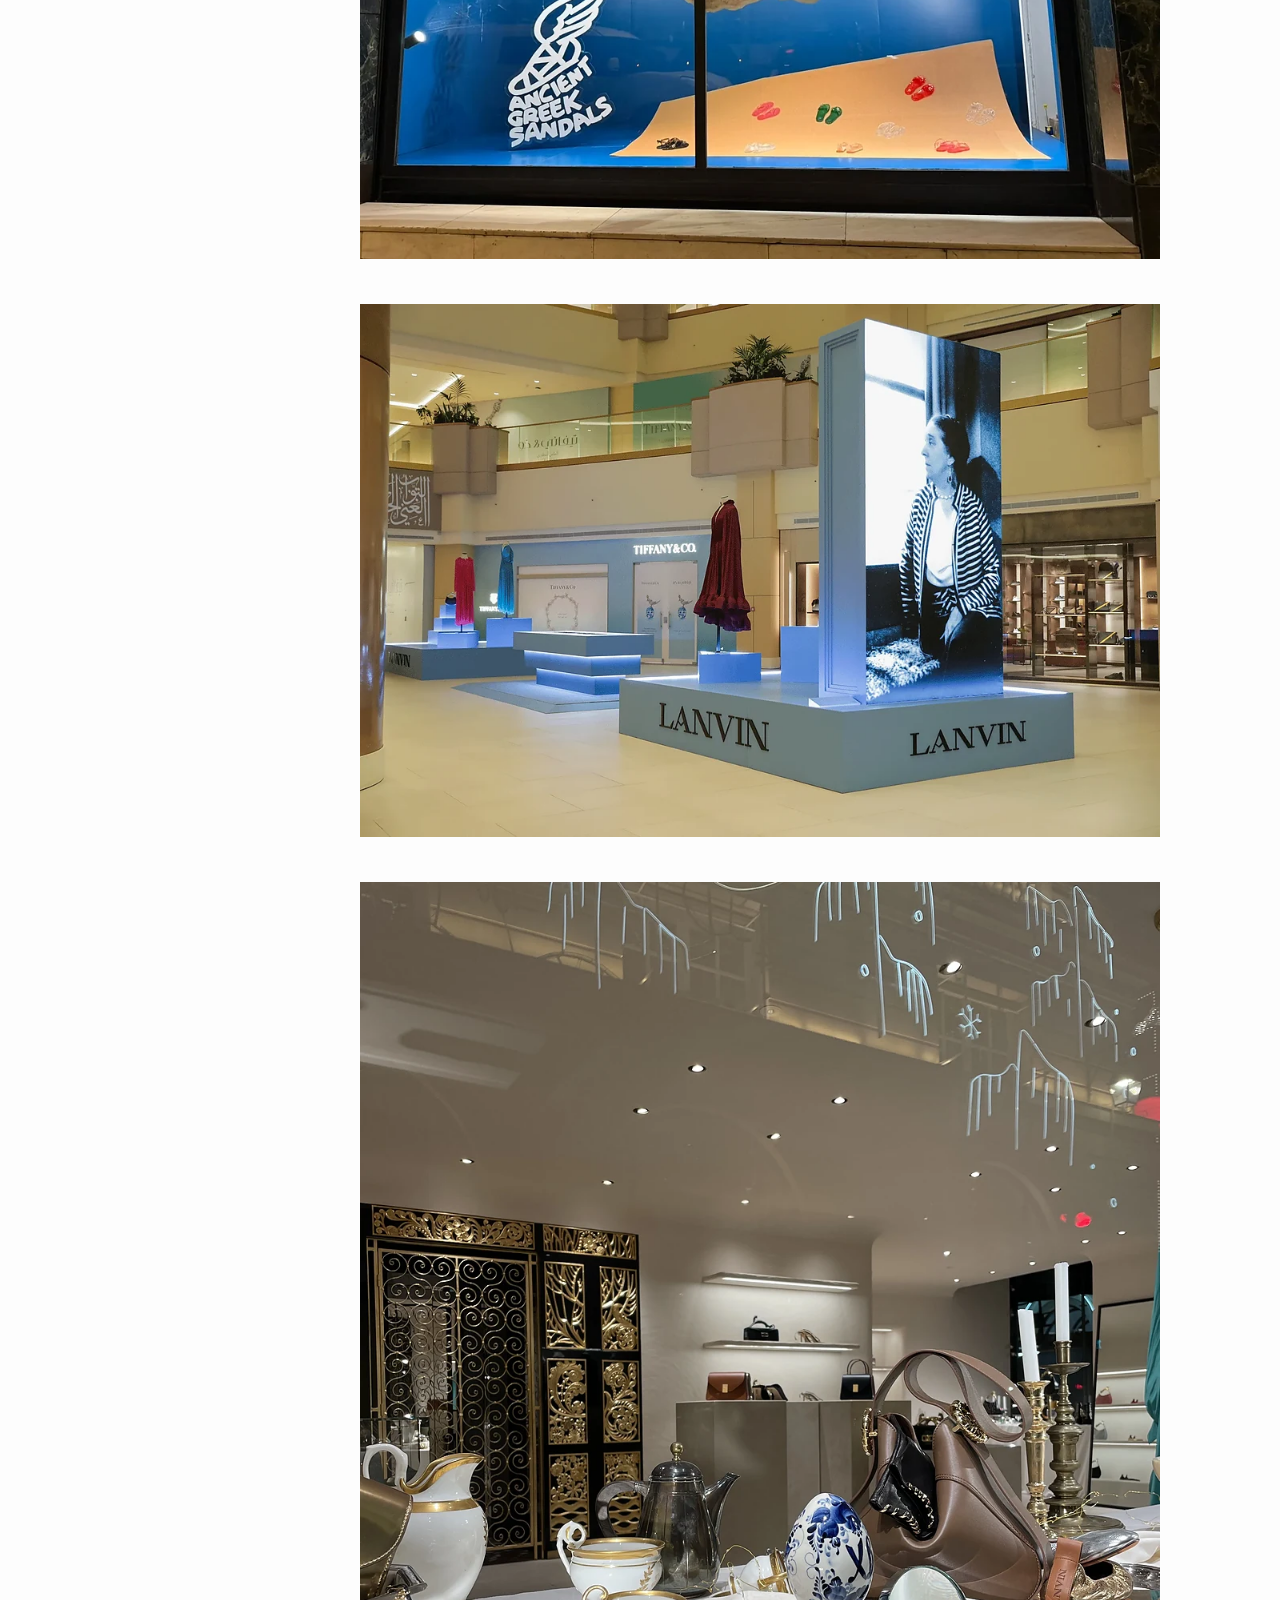
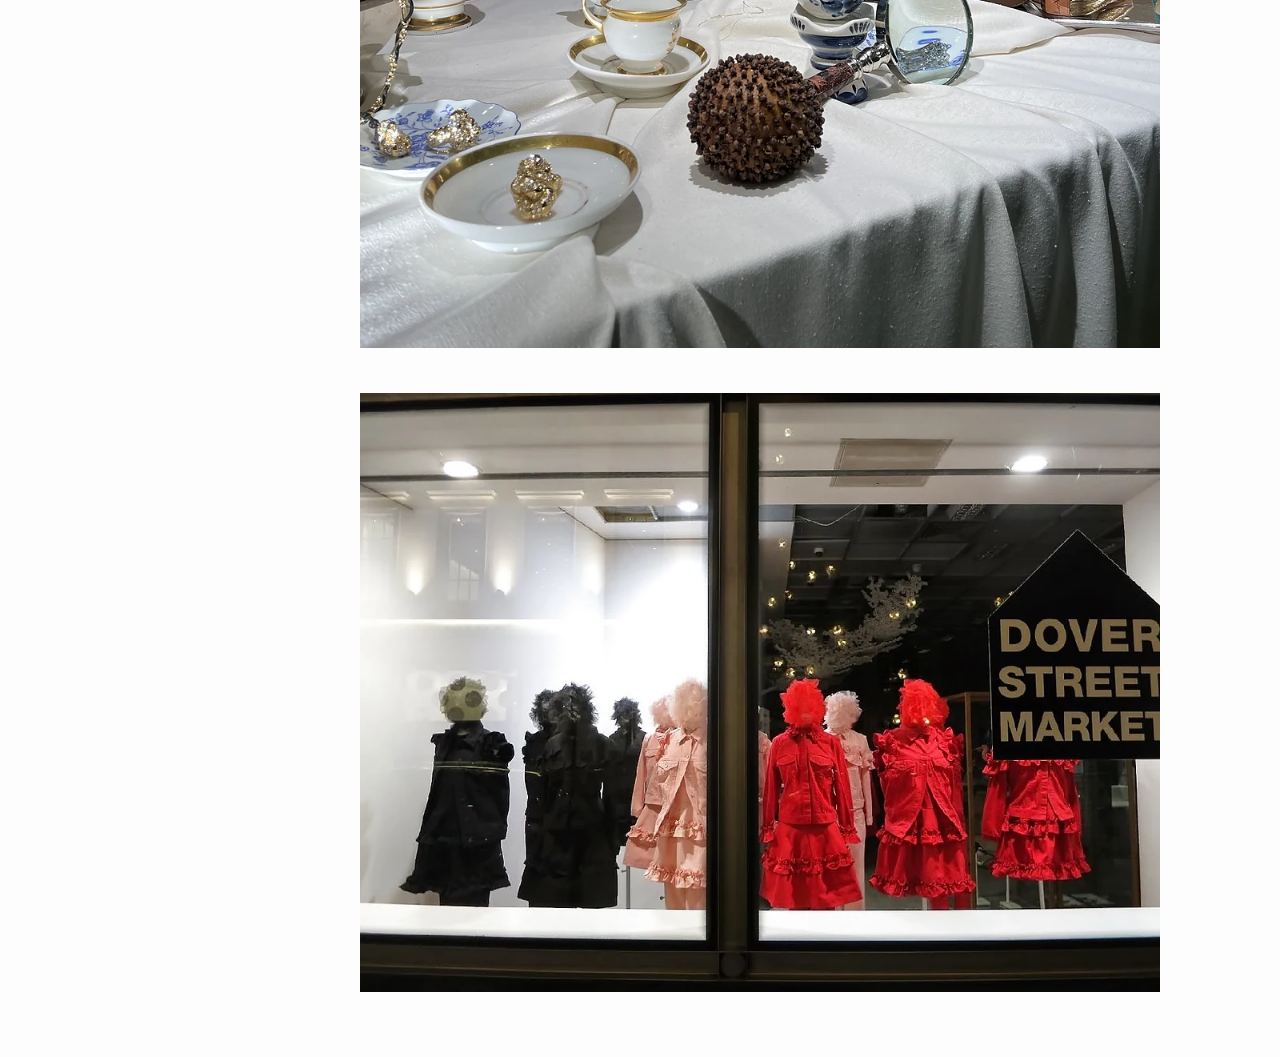
==== commit 42b0202d: "nu" ====
--- a/ja/index.html
+++ b/ja/index.html
@@ -53,7 +53,7 @@
     </nav>
 
     <main class="content">
-<p>店舗空間のポテンシャルを最大化</p>
+<p class="tagline">店舗空間のポテンシャルを最大化</p>
         
 <div class="gallery">
             
--- a/style.css
+++ b/style.css
@@ -51,6 +51,10 @@
 
 body.lang-ja .content {
     text-align: left;
+}
+
+body.lang-ja .tagline {
+    font-style: normal;
 }
 
 /* Sidebar Navigation */
@@ -77,7 +81,7 @@
 }
 
 .tagline {
-    font-family: 'EB Garamond', serif !important;
+    font-family: 'EB Garamond', 'kokoro', serif !important;
     font-size: 1.2rem;
     font-style: italic;
     margin-bottom: 10px;
@@ -336,6 +340,12 @@
         padding: 30px;
     }
 
+.tagline {
+    text-align: center;
+    margin-left: auto;
+    margin-right: auto;
+  }
+
     /* Minimalist Mobile Lightbox Controls */
     .lightbox .close-btn,
     .lightbox .nav-btn {
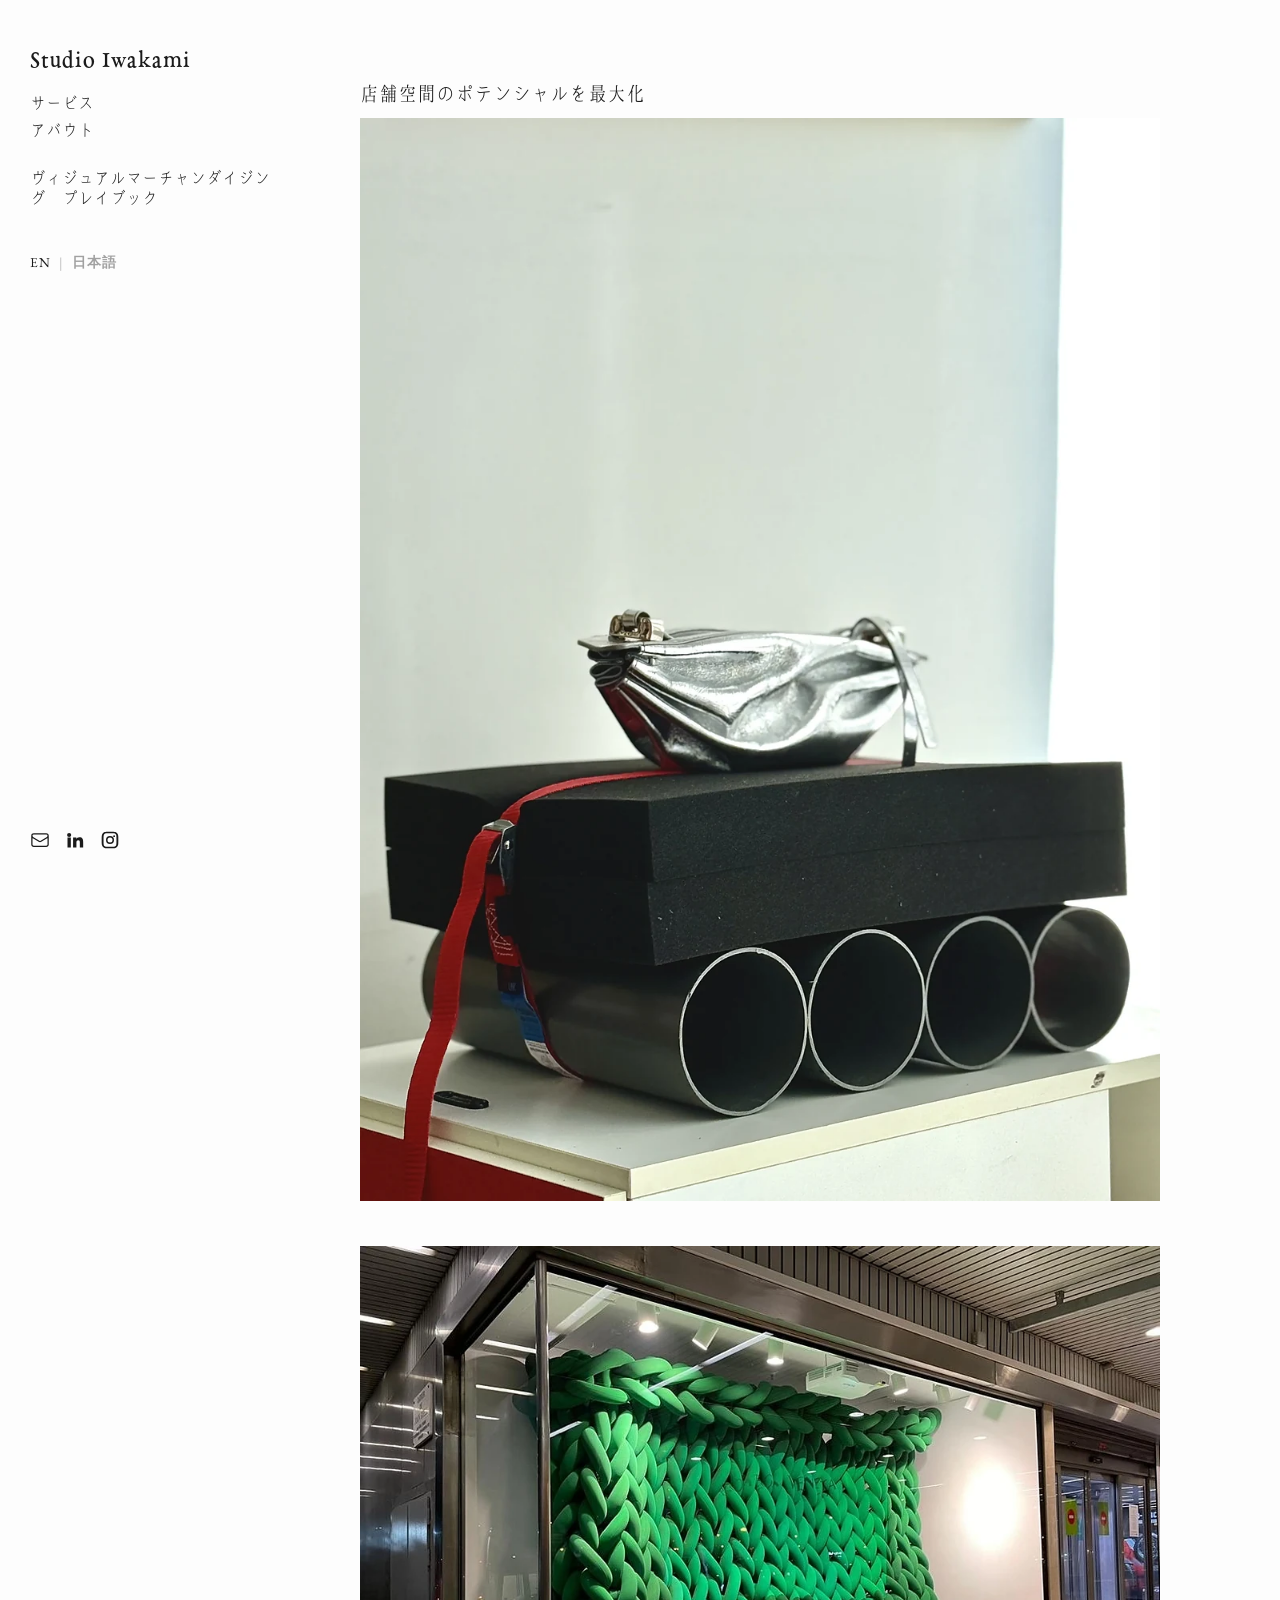
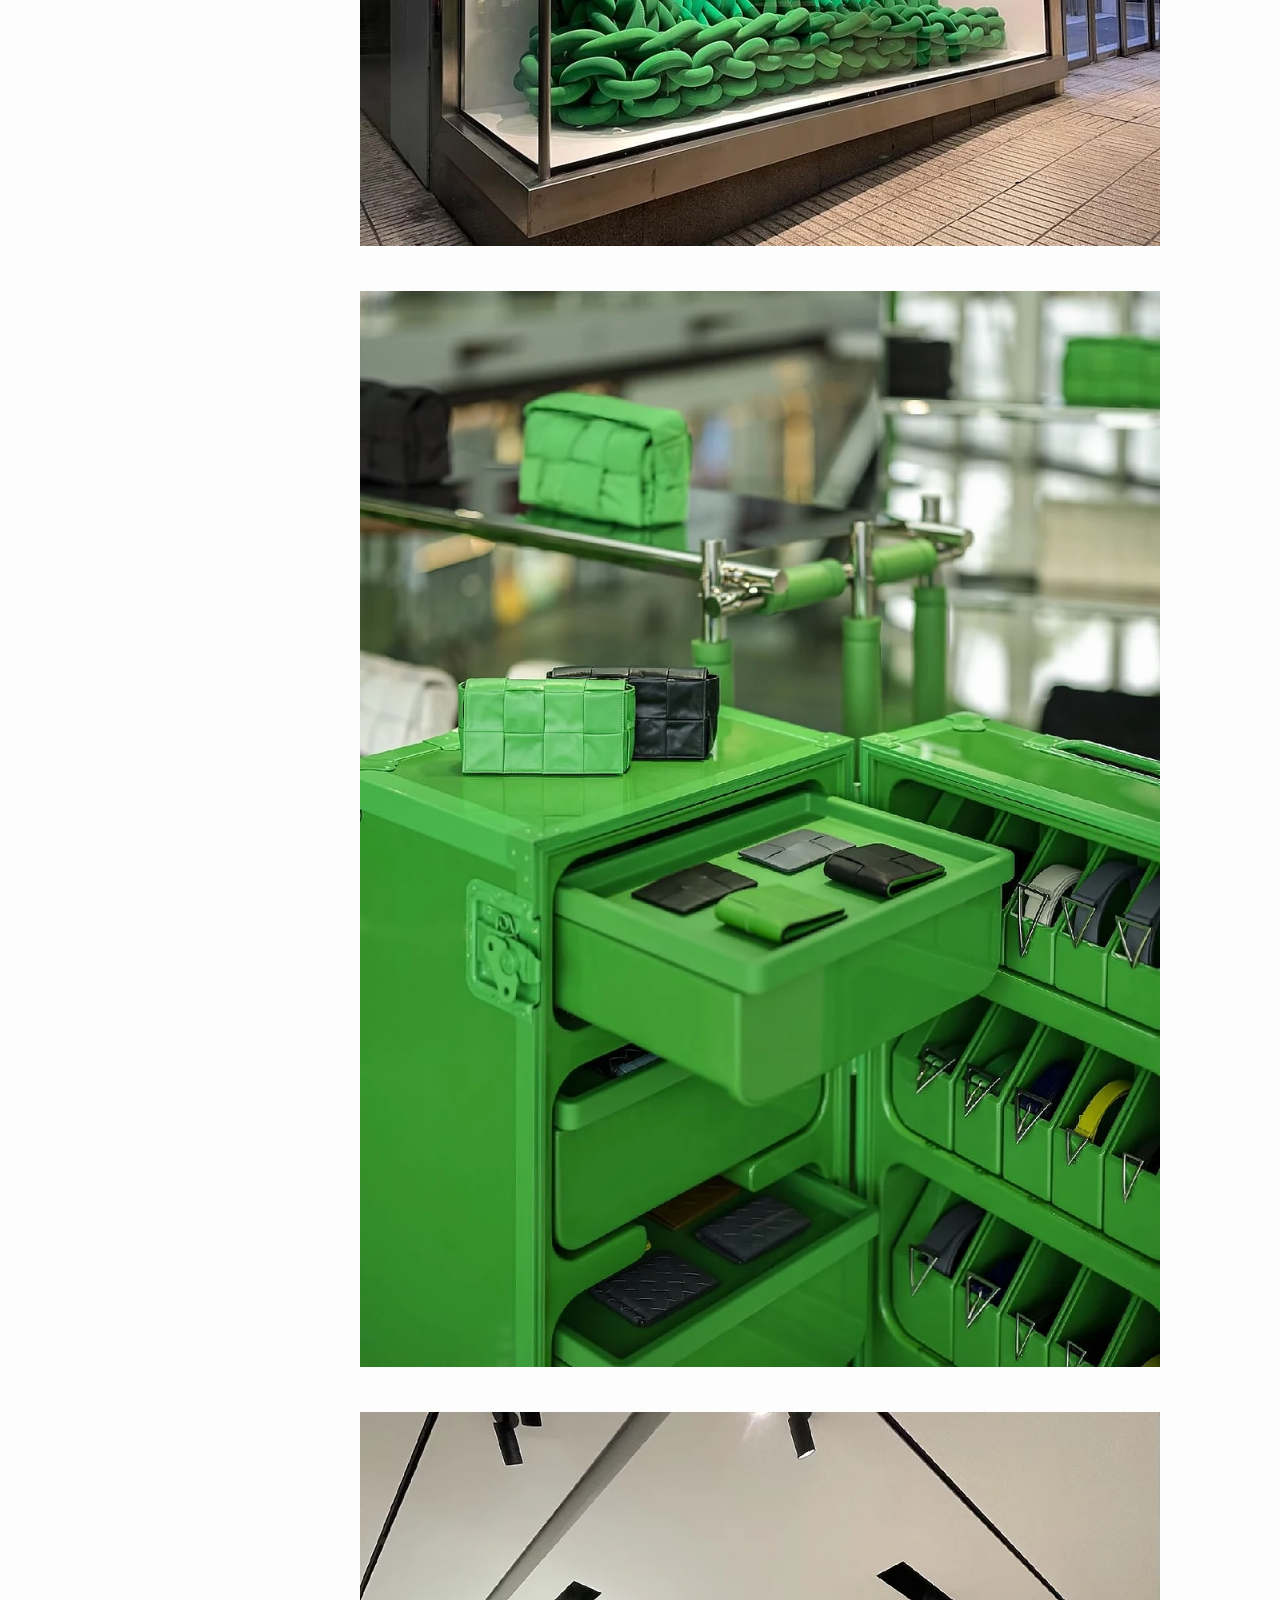
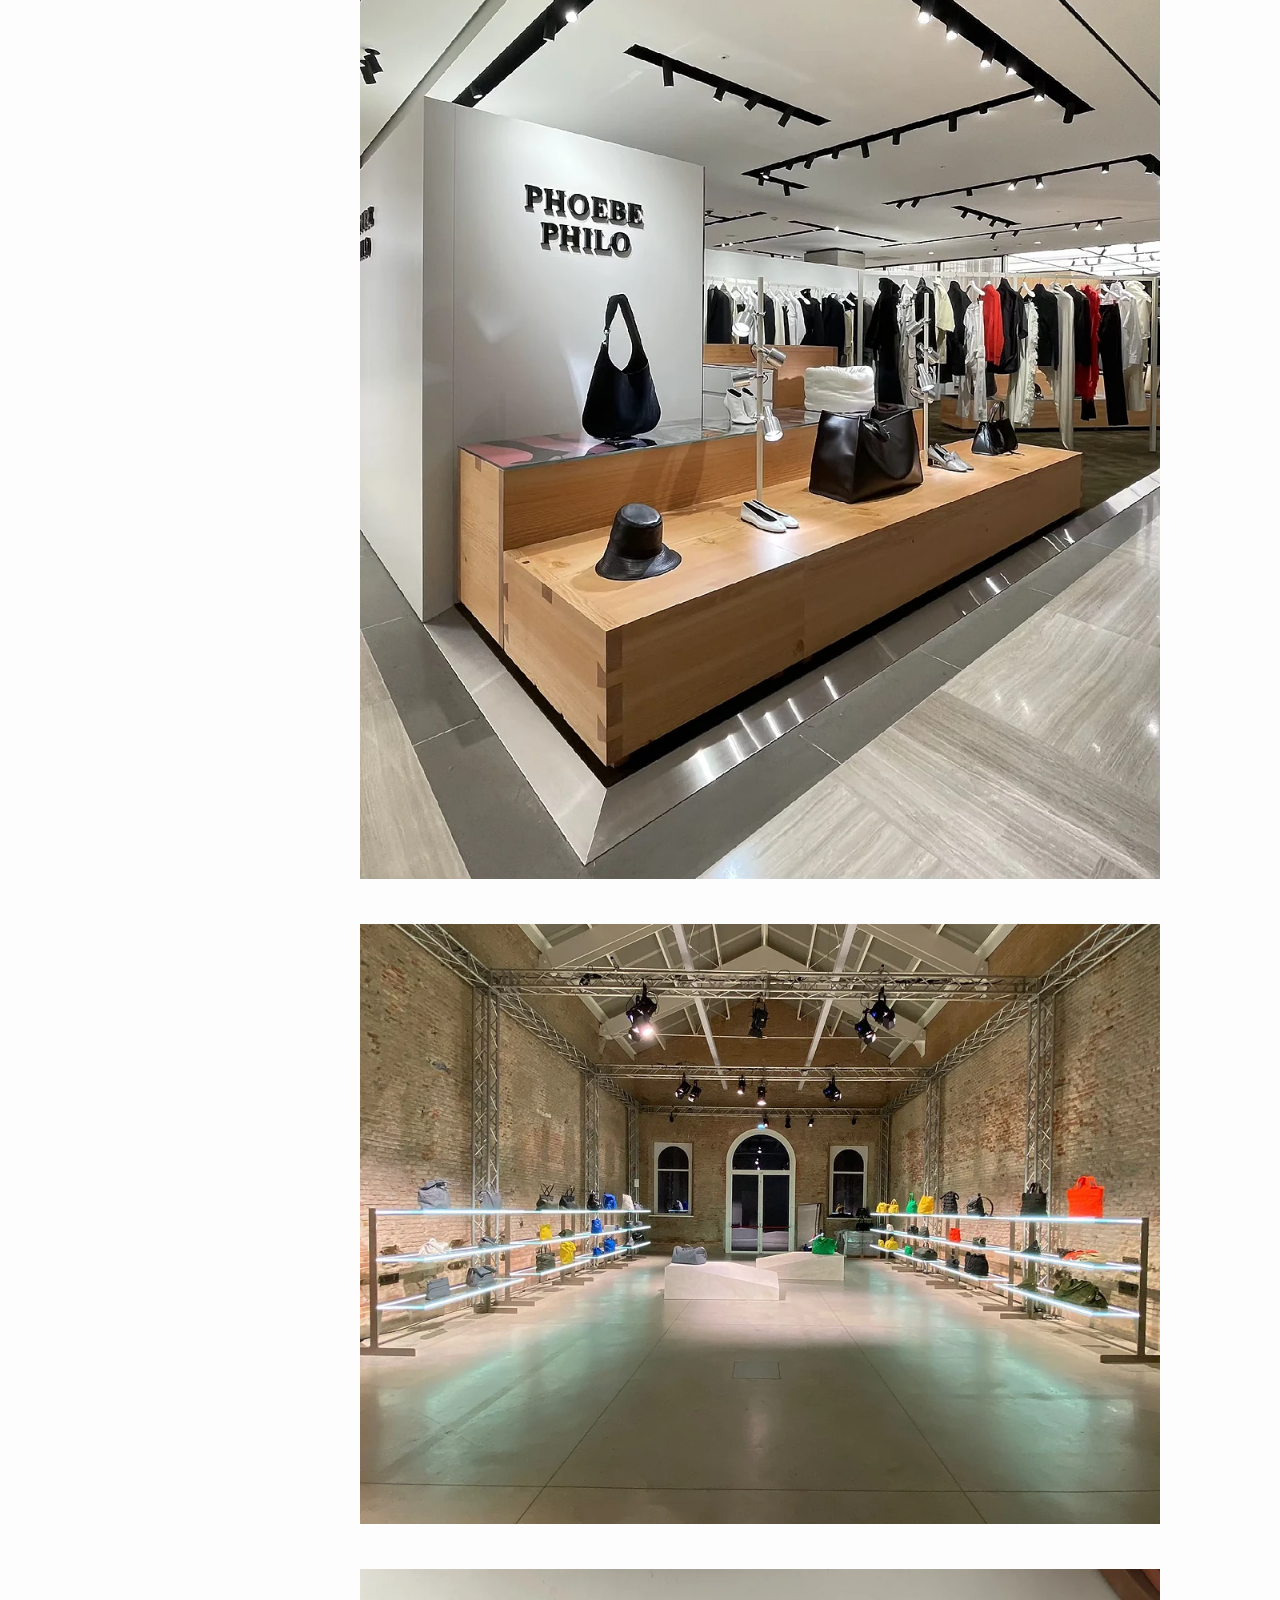
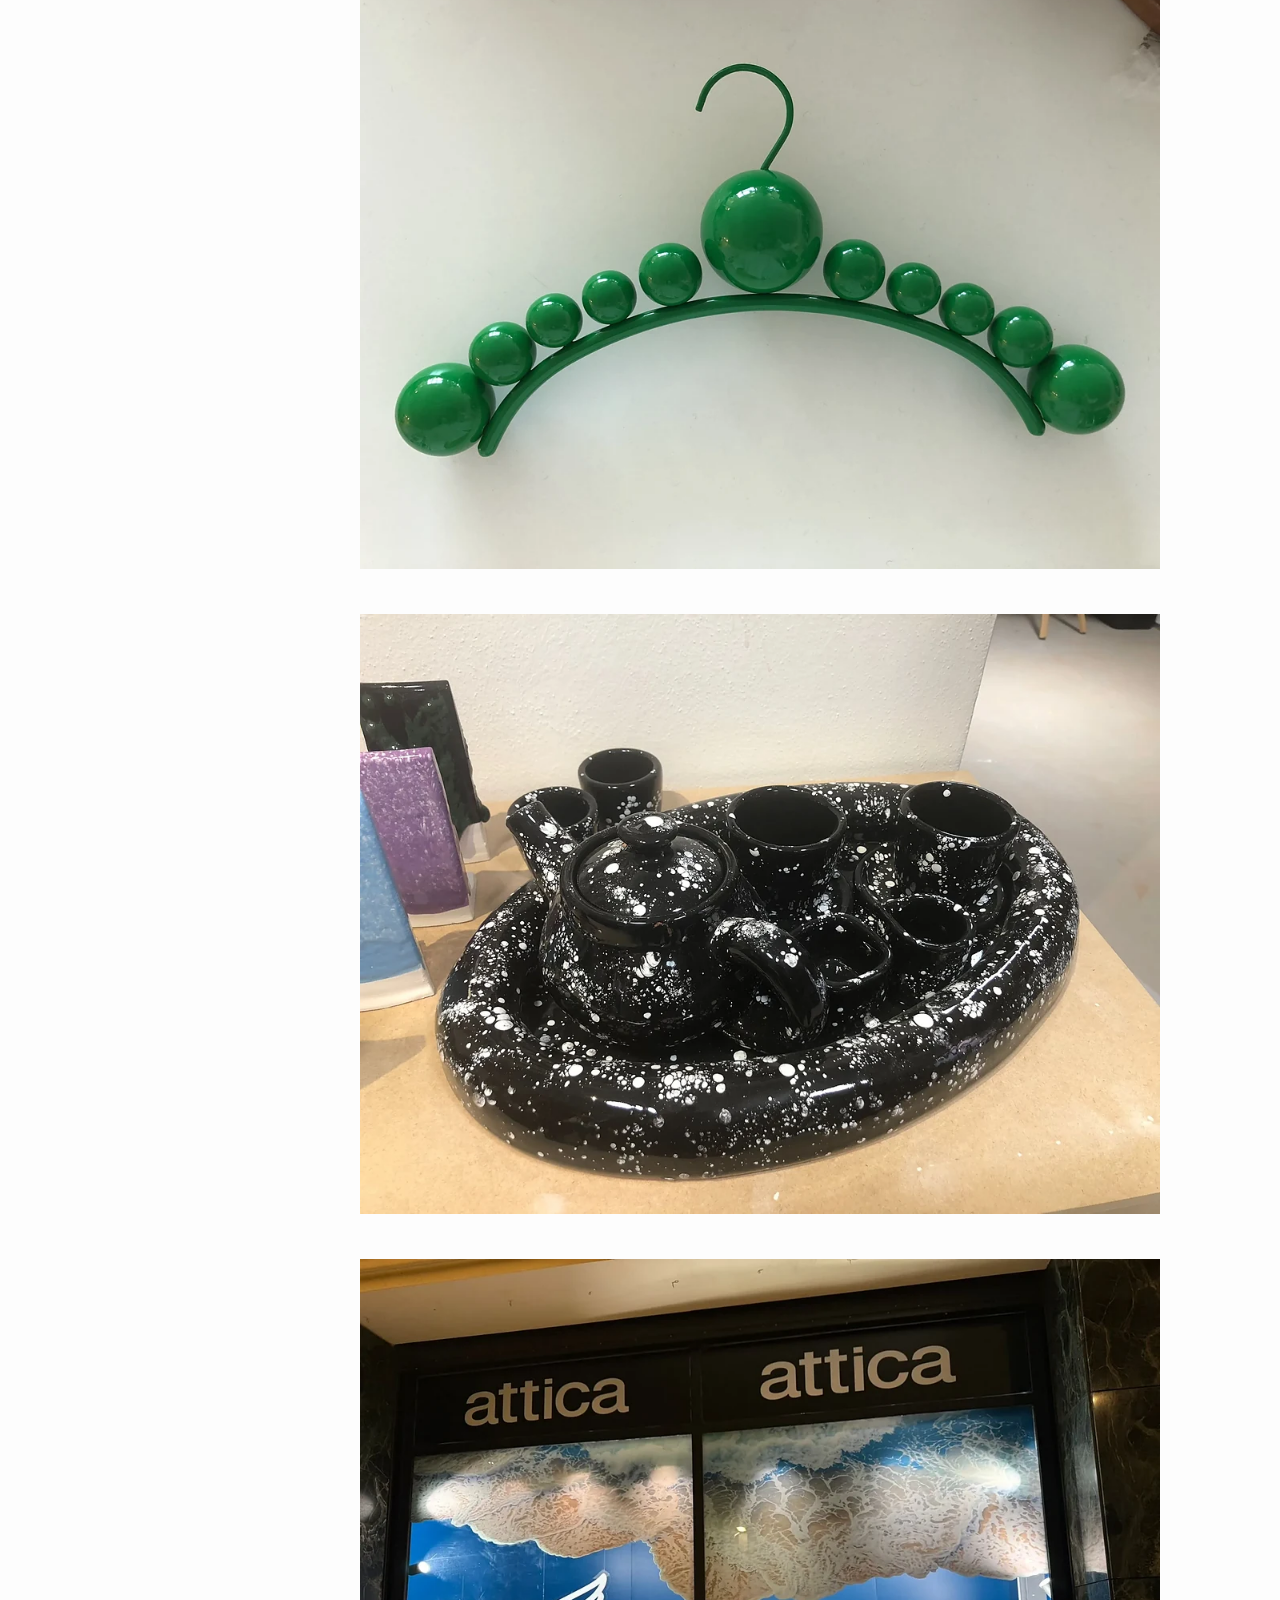
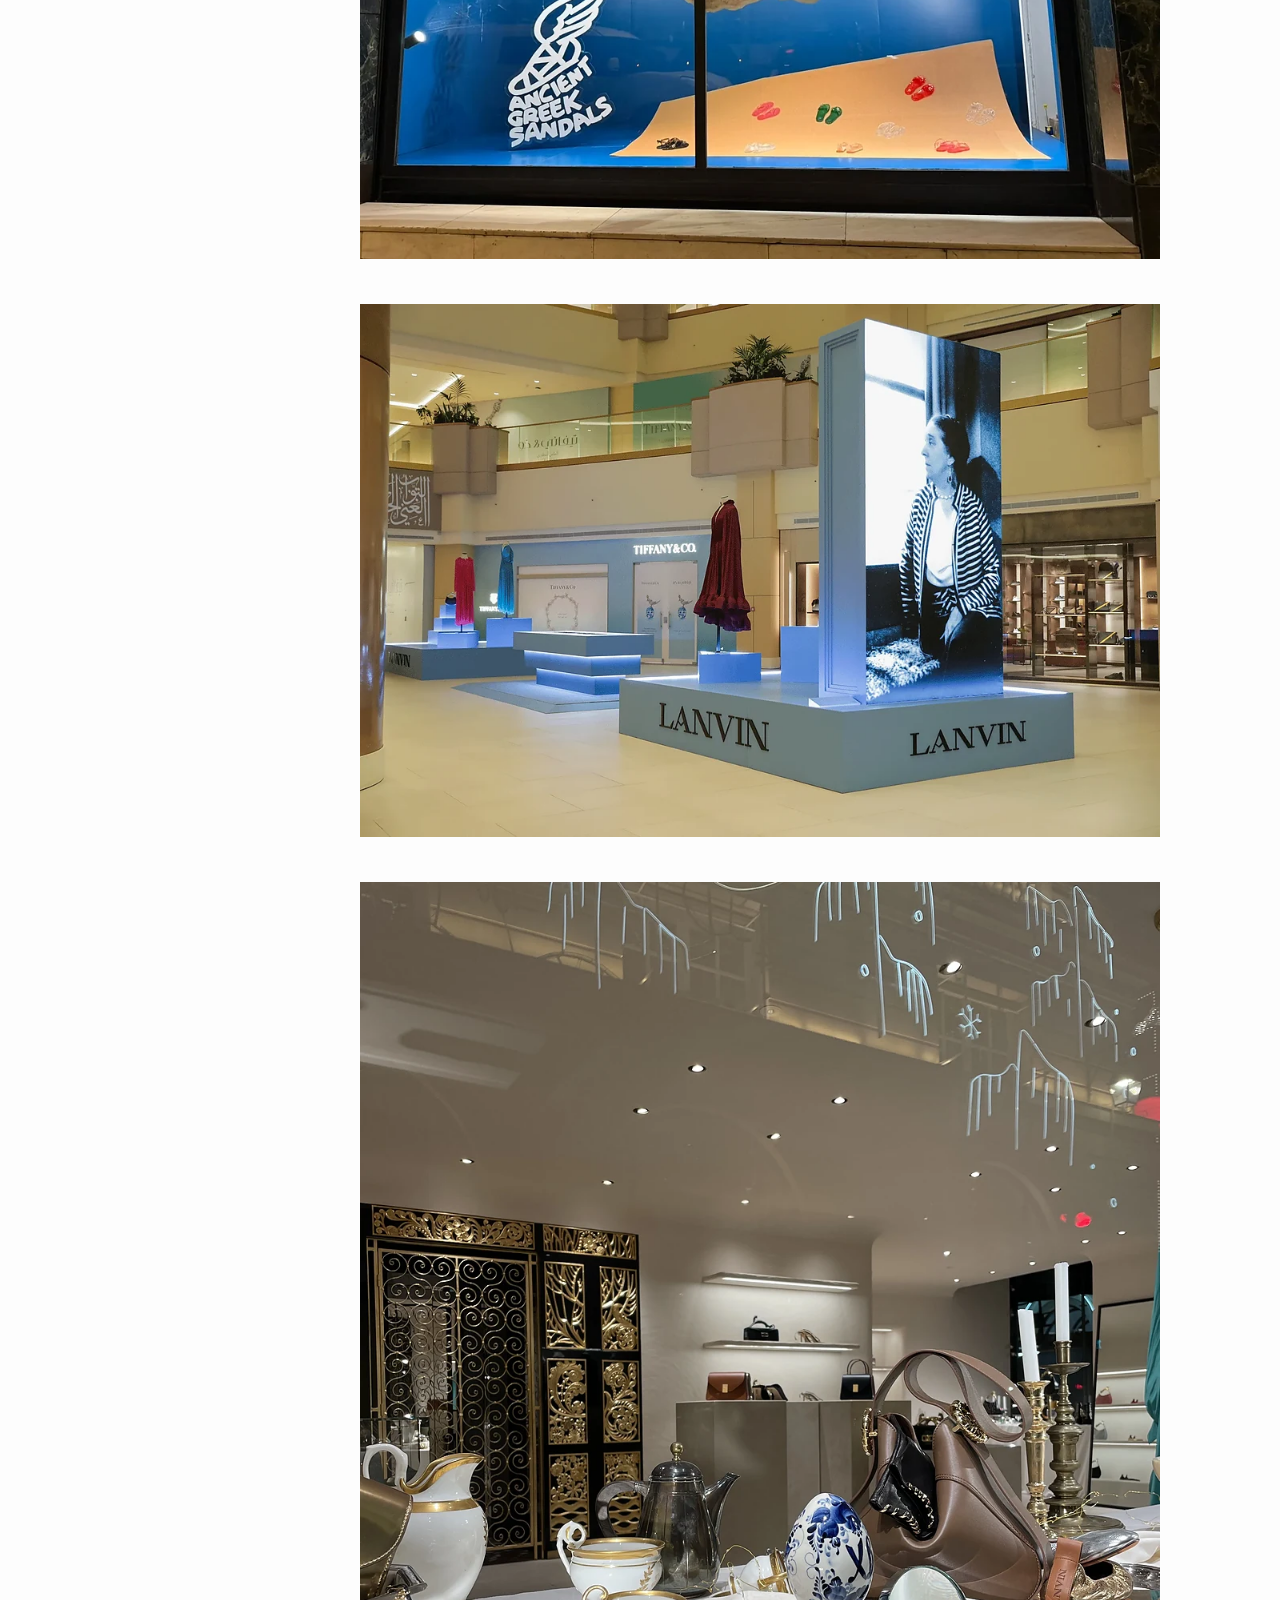
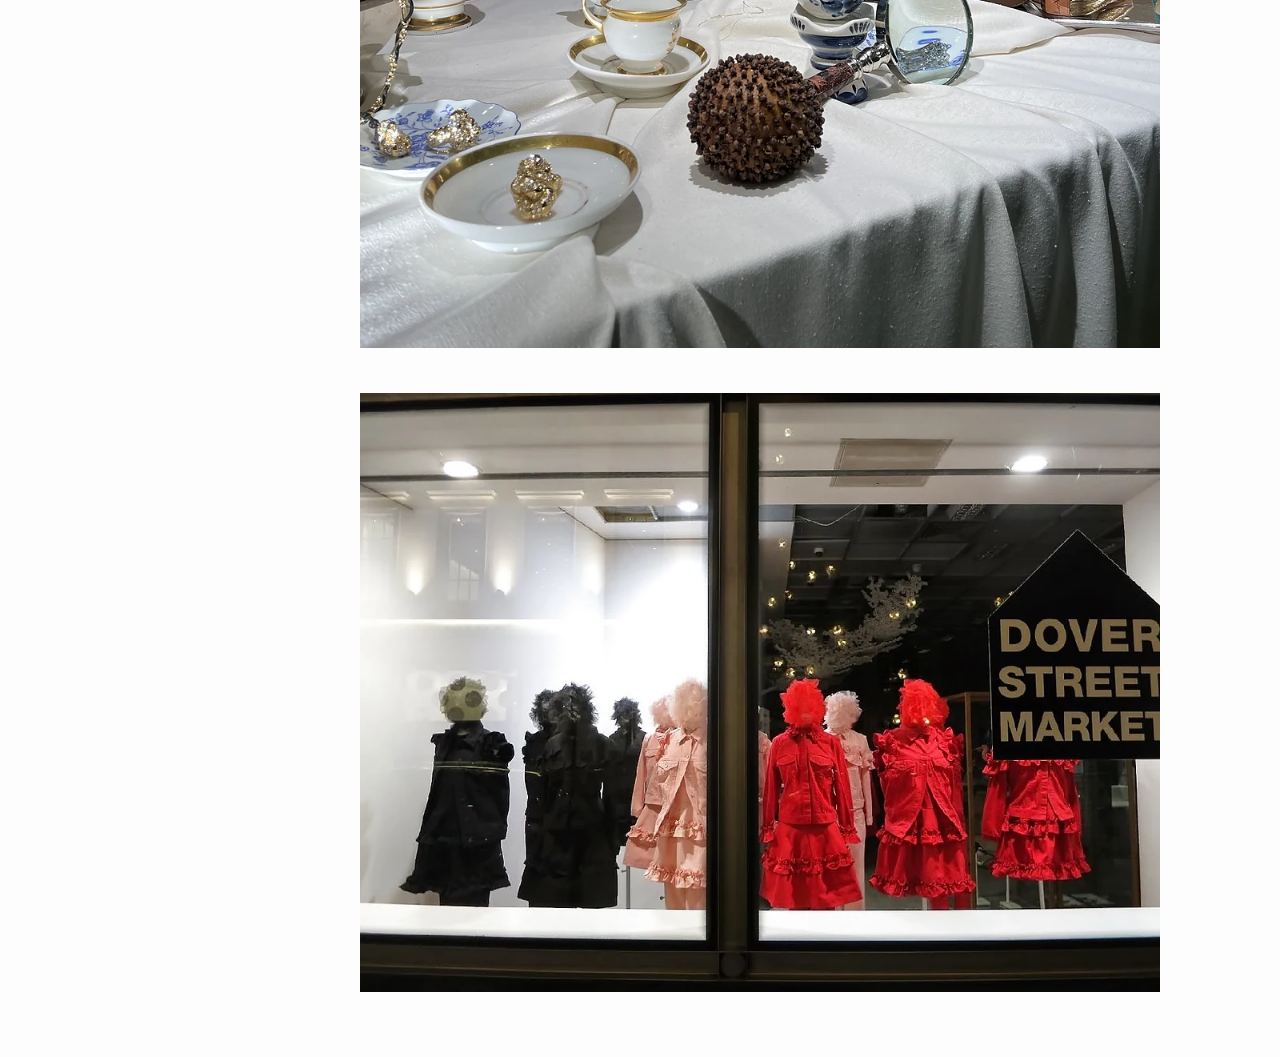
==== commit 1869f17a: "ja" ====
--- a/ja/index.html
+++ b/ja/index.html
@@ -25,7 +25,7 @@
                     <li><a href="services.html">サービス</a></li>
                     <li><a href="about.html">アバウト</a></li>
                     <br>
-                    <li><a href="vm-playbook.html">Visual Merchandising Playbook</a></li>
+                    <li><a href="vm-playbook.html">ヴィジュアルマーチャンダイジング　プレイブック</a></li>
                 </ul>
 <br>
             <!-- Language Switcher -->
@@ -60,9 +60,9 @@
 <a href="#1-1" id="cover-1">
 <img
 src="../images/01-bonastre/bonastre-01-thumb.webp"
-  srcset="../images/01-bonastre/bonastre-01-thumb-400.webp 400w,
+  srcset="../images/01-bonastre/bonastre-01-thumb-600.webp 600w,
           ../images/01-bonastre/bonastre-01-thumb.webp 1000w"
-  sizes="(max-width: 768px) 100vw, 1000px"
+  sizes="(max-width: 768px) calc(100vw - 60px), 1000px"
   alt="bonastre-01" 
   fetchpriority="high" 
   width="1000" 
@@ -72,9 +72,9 @@
 <a href="#2-1" id="cover-2">
 <img 
   src="../images/02-bv-window/bv-window-01-thumb.webp"
-  srcset="../images/02-bv-window/bv-window-01-thumb-400.webp 400w,
+  srcset="../images/02-bv-window/bv-window-01-thumb-600.webp 600w,
           ../images/02-bv-window/bv-window-01-thumb.webp 1000w"
-  sizes="(max-width: 768px) 100vw, 1000px"
+  sizes="(max-width: 768px) calc(100vw - 60px), 1000px"
   alt="bv-window-01" 
   width="1000" 
   height="750">
@@ -83,9 +83,9 @@
 <a href="#3-1" id="cover-3">
 <img 
   src="../images/03-bv-trolley/bv-trolley-01-thumb.webp"
-  srcset="../images/03-bv-trolley/bv-trolley-01-thumb-400.webp 400w,
+  srcset="../images/03-bv-trolley/bv-trolley-01-thumb-600.webp 600w,
           ../images/03-bv-trolley/bv-trolley-01-thumb.webp 1000w"
-  sizes="(max-width: 768px) 100vw, 1000px"
+  sizes="(max-width: 768px) calc(100vw - 60px), 1000px"
   alt="bv-trolley-01" 
   loading="lazy" 
   width="1000" 
@@ -95,9 +95,9 @@
 <a href="#4-1" id="cover-4">
 <img 
   src="../images/04-phoebe-philo/pp-01-thumb.webp"
-  srcset="../images/04-phoebe-philo/pp-01-thumb-400.webp 400w,
+  srcset="../images/04-phoebe-philo/pp-01-thumb-600.webp 600w,
           ../images/04-phoebe-philo/pp-01-thumb.webp 1000w"
-  sizes="(max-width: 768px) 100vw, 1000px"
+  sizes="(max-width: 768px) calc(100vw - 60px), 1000px"
   alt="pp-01" 
   loading="lazy" 
   width="1000" 
@@ -107,9 +107,9 @@
 <a href="#5-1" id="cover-5">
 <img 
   src="../images/05-bv-showroom/bv-showroom-01-thumb.webp"
-  srcset="../images/05-bv-showroom/bv-showroom-01-thumb-400.webp 400w,
+  srcset="../images/05-bv-showroom/bv-showroom-01-thumb-600.webp 600w,
           ../images/05-bv-showroom/bv-showroom-01-thumb.webp 1000w"
-  sizes="(max-width: 768px) 100vw, 1000px"
+  sizes="(max-width: 768px) calc(100vw - 60px), 1000px"
   alt="bv-showroom-01" 
   loading="lazy" 
   width="1000" 
@@ -119,9 +119,9 @@
 <a href="#6-1" id="cover-6">
 <img 
   src="../images/06-bv-hanger/bv-hanger-01-thumb.webp"
-  srcset="../images/06-bv-hanger/bv-hanger-01-thumb-400.webp 400w,
+  srcset="../images/06-bv-hanger/bv-hanger-01-thumb-600.webp 600w,
           ../images/06-bv-hanger/bv-hanger-01-thumb.webp 1000w"
-  sizes="(max-width: 768px) 100vw, 1000px"
+  sizes="(max-width: 768px) calc(100vw - 60px), 1000px"
   alt="bv-hanger-01" 
   loading="lazy" 
   width="1000" 
@@ -131,9 +131,9 @@
 <a href="#7-1" id="cover-7">
 <img 
   src="../images/07-bv-tea/bv-tea-01-thumb.webp"
-  srcset="../images/07-bv-tea/bv-tea-01-thumb-400.webp 400w,
+  srcset="../images/07-bv-tea/bv-tea-01-thumb-600.webp 600w,
           ../images/07-bv-tea/bv-tea-01-thumb.webp 1000w"
-  sizes="(max-width: 768px) 100vw, 1000px"
+  sizes="(max-width: 768px) calc(100vw - 60px), 1000px"
   alt="bv-tea-01" 
   loading="lazy" 
   width="1000" 
@@ -143,9 +143,9 @@
 <a href="#8-1" id="cover-8">
 <img 
   src="../images/08-ags-window/ags-window-01-thumb.webp"
-  srcset="../images/08-ags-window/ags-window-01-thumb-400.webp 400w,
+  srcset="../images/08-ags-window/ags-window-01-thumb-600.webp 600w,
           ../images/08-ags-window/ags-window-01-thumb.webp 1000w"
-  sizes="(max-width: 768px) 100vw, 1000px"
+  sizes="(max-width: 768px) calc(100vw - 60px), 1000px"
   alt="ags-window-01" 
   loading="lazy" 
   width="1000" 
@@ -155,9 +155,9 @@
 <a href="#9-1" id="cover-9">
 <img 
   src="../images/09-lanvin-dubai/lanvin-dubai-01-thumb.webp"
-  srcset="../images/09-lanvin-dubai/lanvin-dubai-01-thumb-400.webp 400w,
+  srcset="../images/09-lanvin-dubai/lanvin-dubai-01-thumb-600.webp 600w,
           ../images/09-lanvin-dubai/lanvin-dubai-01-thumb.webp 1000w"
-  sizes="(max-width: 768px) 100vw, 1000px"
+  sizes="(max-width: 768px) calc(100vw - 60px), 1000px"
   alt="lanvin-dubai-01" 
   loading="lazy" 
   width="1000" 
@@ -167,9 +167,9 @@
 <a href="#10-1" id="cover-10">
 <img 
   src="../images/10-lanvin-xmas/lanvin-xmas-01-thumb.webp"
-  srcset="../images/10-lanvin-xmas/lanvin-xmas-01-thumb-400.webp 400w,
+  srcset="../images/10-lanvin-xmas/lanvin-xmas-01-thumb-600.webp 600w,
           ../images/10-lanvin-xmas/lanvin-xmas-01-thumb.webp 1000w"
-  sizes="(max-width: 768px) 100vw, 1000px"
+  sizes="(max-width: 768px) calc(100vw - 60px), 1000px"
   alt="lanvin-xmas-01" 
   loading="lazy" 
   width="1000" 
@@ -179,9 +179,9 @@
 <a href="#11-1" id="cover-11">
 <img 
   src="../images/11-dsm/dsm-01-thumb.webp"
-  srcset="../images/11-dsm/dsm-01-thumb-400.webp 400w,
+  srcset="../images/11-dsm/dsm-01-thumb-600.webp 600w,
           ../images/11-dsm/dsm-01-thumb.webp 1000w"
-  sizes="(max-width: 768px) 100vw, 1000px"
+  sizes="(max-width: 768px) calc(100vw - 60px), 1000px"
   alt="dsm-01" 
   loading="lazy" 
   width="1000" 
--- a/style.css
+++ b/style.css
@@ -55,6 +55,7 @@
 
 body.lang-ja .tagline {
     font-style: normal;
+    font-size: normal;
 }
 
 /* Sidebar Navigation */
